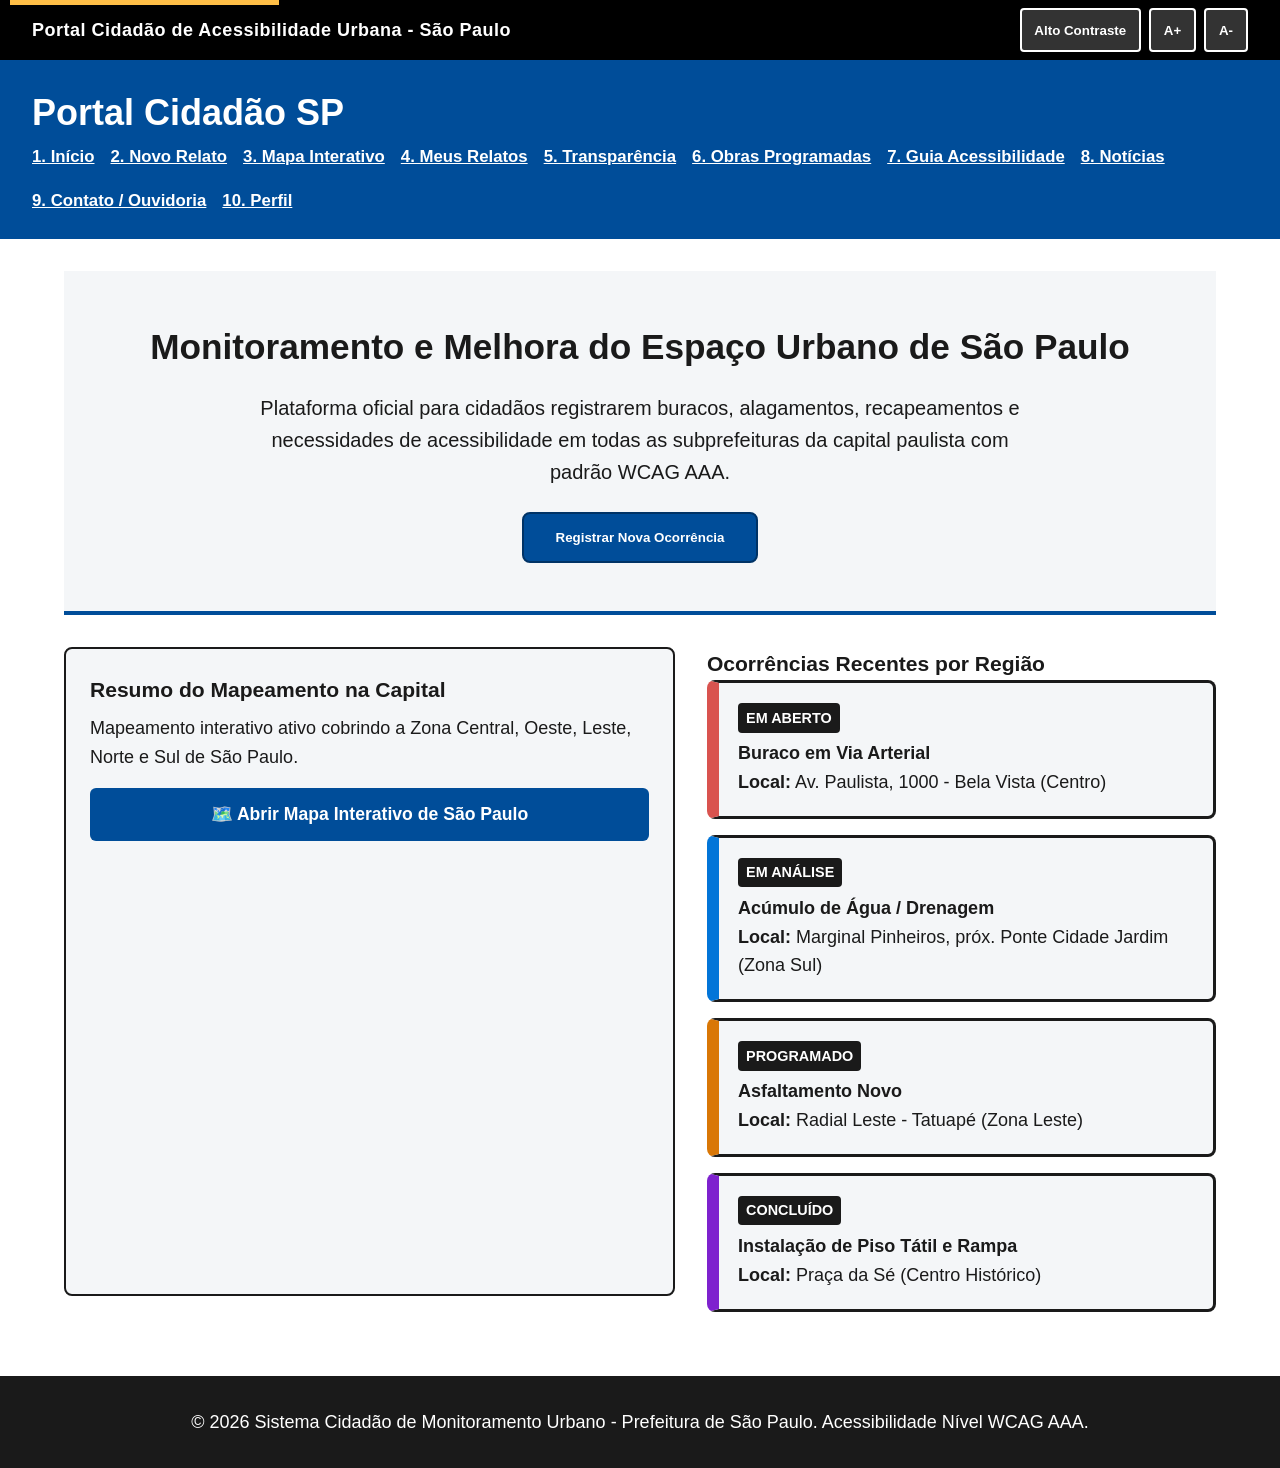
==== trabalho terça 3/index.html @ a8ab582d "Add files via upload" ====
<!DOCTYPE html>
<html lang="pt-BR">
<head>
  <meta charset="UTF-8">
  <meta name="viewport" content="width=device-width, initial-scale=1.0">
  <title>Sistema Cidadão - Monitoramento Urbano de São Paulo</title>

  <style>
    /* ==========================================================================
       1. VARIÁVEIS E CONFIGURAÇÕES GERAIS (WCAG Nível AAA)
       ========================================================================== */
    :root {
      --bg-color: #ffffff;
      --bg-surface: #f4f6f8;
      --text-color: #1a1a1a;
      --primary-color: #004d99;
      --primary-hover: #003366;
      --focus-outline: #ffbf47; /* Amarelo alto contraste para foco */

      /* Alertas de Ocorrência */
      --cor-buraco: #d9534f;        /* Vermelho */
      --cor-alagamento: #0275d8;    /* Azul */
      --cor-recape: #d97706;        /* Laranja Escuro */
      --cor-acessibilidade: #7e22ce; /* Roxo/Lilás Alto Contraste */

      --font-family: Arial, Helvetica, sans-serif;
      --font-base: 1.125rem; /* ~18px para facilitar a leitura */
      --line-height: 1.6;
    }

    * {
      box-sizing: border-box;
      margin: 0;
      padding: 0;
    }

    body {
      background-color: var(--bg-color);
      color: var(--text-color);
      font-family: var(--font-family);
      font-size: var(--font-base);
      line-height: var(--line-height);
    }

    /* Utilitário para Leitores de Tela (NVDA / TalkBack) */
    .sr-only {
      position: absolute;
      width: 1px;
      height: 1px;
      padding: 0;
      margin: -1px;
      overflow: hidden;
      clip: rect(0, 0, 0, 0);
      white-space: nowrap;
      border: 0;
    }

    /* Foco Visível Teclado (Mobilidade / Deficiência Visual) */
    a:focus, button:focus, input:focus, select:focus, textarea:focus, iframe:focus {
      outline: 4px solid var(--focus-outline) !important;
      outline-offset: 3px;
    }

    /* Atalho de Teclado */
    .link-atalho {
      position: absolute;
      top: -40px;
      left: 10px;
      background: var(--focus-outline);
      color: #000;
      padding: 8px 16px;
      font-weight: bold;
      z-index: 9999;
      transition: top 0.2s;
    }
    .link-atalho:focus {
      top: 10px;
    }

    /* ==========================================================================
       2. BARRA DE ACESSIBILIDADE E CABEÇALHO
       ========================================================================== */
    .barra-acessibilidade {
      background-color: #000000;
      color: #ffffff;
      padding: 0.5rem 2rem;
      display: flex;
      justify-content: space-between;
      align-items: center;
      flex-wrap: wrap;
      gap: 1rem;
    }

    .marca-sistema {
      font-weight: bold;
      letter-spacing: 0.5px;
    }

    .controles-acessibilidade {
      display: flex;
      gap: 0.5rem;
    }

    .btn-acessivel {
      background-color: #333333;
      color: #ffffff;
      border: 2px solid #ffffff;
      padding: 0.4rem 0.8rem;
      min-height: 44px;
      min-width: 44px;
      font-weight: bold;
      cursor: pointer;
      border-radius: 4px;
    }

    header.header-principal {
      background-color: var(--primary-color);
      color: #ffffff;
      padding: 1.5rem 2rem;
      display: flex;
      justify-content: space-between;
      align-items: center;
      flex-wrap: wrap;
    }

    nav ul {
      display: flex;
      list-style: none;
      gap: 1rem;
      flex-wrap: wrap;
    }

    nav a {
      color: #ffffff;
      text-decoration: underline;
      font-weight: bold;
      font-size: 1.05rem;
      cursor: pointer;
    }

    /* Lógica de exibição das 10 páginas */
    .pagina-modulo {
      display: none;
    }
    .pagina-modulo.ativa {
      display: block;
    }

    /* ==========================================================================
       3. HERO SECTION (APRESENTAÇÃO HOME PAGE)
       ========================================================================== */
    .hero {
      background-color: var(--bg-surface);
      padding: 3rem 2rem;
      text-align: center;
      border-bottom: 4px solid var(--primary-color);
    }

    .hero h2 {
      font-size: 2.2rem;
      margin-bottom: 1rem;
    }

    .hero p {
      max-width: 800px;
      margin: 0 auto 1.5rem auto;
      font-size: 1.25rem;
    }

    .btn-cta {
      display: inline-block;
      background-color: var(--primary-color);
      color: #ffffff;
      padding: 1rem 2rem;
      text-decoration: none;
      font-weight: bold;
      border-radius: 8px;
      min-height: 48px;
      border: 2px solid var(--primary-hover);
      cursor: pointer;
    }

    /* ==========================================================================
       4. CONTEÚDO PRINCIPAL & LAYOUT DO MAPA INTERATIVO EXPANDIDO (SÃO PAULO)
       ========================================================================== */
    main {
      max-width: 1200px;
      margin: 2rem auto;
      padding: 0 1.5rem;
    }

    .grid-home {
      display: grid;
      grid-template-columns: 1.2fr 1fr;
      gap: 2rem;
    }

    @media (max-width: 900px) {
      .grid-home {
        grid-template-columns: 1fr;
      }
    }

    .mapa-box {
      background-color: var(--bg-surface);
      border: 2px solid var(--text-color);
      border-radius: 8px;
      padding: 1.5rem;
      margin-bottom: 2rem;
    }

    /* MAPA VETORIAL EXPANDIDO DA GRANDE SÃO PAULO */
    .mapa-container-sp {
      position: relative;
      width: 100%;
      height: 480px;
      background-color: #e2e8f0;
      border: 2px solid var(--text-color);
      border-radius: 8px;
      margin-top: 1rem;
      overflow: hidden;
    }

    .mapa-svg-sp {
      width: 100%;
      height: 100%;
    }

    /* Marcadores Animados e Efeito Pulsante */
    .pino-sp {
      position: absolute;
      transform: translate(-50%, -50%);
      cursor: pointer;
      z-index: 10;
    }

    .pino-bolinha {
      width: 20px;
      height: 20px;
      border-radius: 50%;
      border: 2px solid #ffffff;
      box-shadow: 0 2px 6px rgba(0,0,0,0.4);
    }

    .pino-bolinha.buraco { background-color: var(--cor-buraco); }
    .pino-bolinha.alagamento { background-color: var(--cor-alagamento); }
    .pino-bolinha.recape { background-color: var(--cor-recape); }
    .pino-bolinha.acessibilidade { background-color: var(--cor-acessibilidade); }

    .pino-pulso {
      position: absolute;
      top: -8px;
      left: -8px;
      width: 36px;
      height: 36px;
      border-radius: 50%;
      border: 3px solid var(--cor-buraco);
      animation: animacaoPulso 1.5s infinite ease-out;
      pointer-events: none;
    }

    @keyframes animacaoPulso {
      0% {
        transform: scale(0.4);
        opacity: 1;
      }
      100% {
        transform: scale(1.7);
        opacity: 0;
      }
    }

    /* Card Informativo Pop-up no Mapa */
    .popup-info-sp {
      position: absolute;
      bottom: 12px;
      left: 12px;
      right: 12px;
      background: var(--bg-surface);
      border: 2px solid var(--text-color);
      padding: 0.9rem 1.2rem;
      border-radius: 6px;
      box-shadow: 0 4px 10px rgba(0,0,0,0.2);
      font-size: 0.95rem;
      z-index: 20;
    }

    .card-problema {
      border: 3px solid var(--text-color);
      border-left-width: 12px;
      border-radius: 8px;
      padding: 1.2rem;
      margin-bottom: 1rem;
      background-color: var(--bg-surface);
    }

    .card-problema.buraco { border-left-color: var(--cor-buraco); }
    .card-problema.alagamento { border-left-color: var(--cor-alagamento); }
    .card-problema.recapeamento { border-left-color: var(--cor-recape); }
    .card-problema.acessibilidade { border-left-color: var(--cor-acessibilidade); }

    .tag-status {
      display: inline-block;
      padding: 0.2rem 0.5rem;
      font-size: 0.9rem;
      font-weight: bold;
      text-transform: uppercase;
      background-color: var(--text-color);
      color: var(--bg-color);
      border-radius: 4px;
      margin-bottom: 0.4rem;
    }

    /* ==========================================================================
       5. FORMULÁRIO DE REGISTRO
       ========================================================================== */
    .form-container {
      background-color: var(--bg-surface);
      border: 2px solid var(--text-color);
      padding: 2rem;
      border-radius: 8px;
    }

    .campo-form {
      margin-bottom: 1.2rem;
    }

    .campo-form label {
      display: block;
      font-weight: bold;
      margin-bottom: 0.4rem;
    }

    .campo-form input, 
    .campo-form select, 
    .campo-form textarea {
      width: 100%;
      padding: 0.8rem;
      font-size: 1rem;
      border: 2px solid #555;
      border-radius: 4px;
      background-color: var(--bg-color);
      color: var(--text-color);
    }

    .btn-submit {
      width: 100%;
      background-color: var(--primary-color);
      color: #ffffff;
      padding: 1rem;
      font-size: 1.1rem;
      font-weight: bold;
      border: none;
      border-radius: 6px;
      cursor: pointer;
      min-height: 48px;
    }

    .tabela-dados {
      width: 100%;
      border-collapse: collapse;
      margin-top: 1rem;
    }

    .tabela-dados th, .tabela-dados td {
      border: 2px solid var(--text-color);
      padding: 0.75rem;
      text-align: left;
    }

    .tabela-dados th {
      background-color: var(--primary-color);
      color: #ffffff;
    }

    /* Barra de Progresso Personalizada para Transparência */
    .barra-progresso-container {
      background-color: #e2e8f0;
      border: 2px solid var(--text-color);
      border-radius: 6px;
      height: 24px;
      overflow: hidden;
      margin-top: 0.4rem;
    }

    .barra-progresso-preenchimento {
      height: 100%;
      background-color: var(--primary-color);
      text-align: center;
      color: #ffffff;
      font-weight: bold;
      font-size: 0.85rem;
      line-height: 22px;
    }

    /* ==========================================================================
       6. RODAPÉ
       ========================================================================== */
    footer {
      background-color: var(--text-color);
      color: var(--bg-color);
      text-align: center;
      padding: 2rem;
      margin-top: 3rem;
    }
  </style>
</head>
<body>

  <!-- Atalho de Teclado -->
  <a href="#conteudo-principal" class="link-atalho">Ir para o conteúdo principal</a>

  <!-- BARRA DE ACESSIBILIDADE -->
  <div class="barra-acessibilidade" role="region" aria-label="Barra de Acessibilidade">
    <span class="marca-sistema">Portal Cidadão de Acessibilidade Urbana - São Paulo</span>
    <div class="controles-acessibilidade">
      <button class="btn-acessivel" onclick="toggleAltoContraste()">Alto Contraste</button>
      <button class="btn-acessivel" onclick="alterarFonte(1)" aria-label="Aumentar Fonte">A+</button>
      <button class="btn-acessivel" onclick="alterarFonte(-1)" aria-label="Diminuir Fonte">A-</button>
    </div>
  </div>

  <!-- CABEÇALHO COM NAVEGAÇÃO DAS 10 PÁGINAS -->
  <header class="header-principal">
    <h1>Portal Cidadão SP</h1>
    <nav aria-label="Navegação Principal">
      <ul>
        <li><a onclick="navegarPara('pag-1')">1. Início</a></li>
        <li><a onclick="navegarPara('pag-2')">2. Novo Relato</a></li>
        <li><a onclick="navegarPara('pag-3')">3. Mapa Interativo</a></li>
        <li><a onclick="navegarPara('pag-4')">4. Meus Relatos</a></li>
        <li><a onclick="navegarPara('pag-5')">5. Transparência</a></li>
        <li><a onclick="navegarPara('pag-6')">6. Obras Programadas</a></li>
        <li><a onclick="navegarPara('pag-7')">7. Guia Acessibilidade</a></li>
        <li><a onclick="navegarPara('pag-8')">8. Notícias</a></li>
        <li><a onclick="navegarPara('pag-9')">9. Contato / Ouvidoria</a></li>
        <li><a onclick="navegarPara('pag-10')">10. Perfil</a></li>
      </ul>
    </nav>
  </header>

  <main id="conteudo-principal">

    <!-- PÁGINA 1: INÍCIO (HOME) -->
    <section id="pag-1" class="pagina-modulo ativa">
      <div class="hero">
        <h2>Monitoramento e Melhora do Espaço Urbano de São Paulo</h2>
        <p>Plataforma oficial para cidadãos registrarem buracos, alagamentos, recapeamentos e necessidades de acessibilidade em todas as subprefeituras da capital paulista com padrão WCAG AAA.</p>
        <button class="btn-cta" onclick="navegarPara('pag-2')">Registrar Nova Ocorrência</button>
      </div>

      <div class="grid-home" style="margin-top: 2rem;">
        <div class="mapa-box">
          <h3>Resumo do Mapeamento na Capital</h3>
          <p style="margin-top:0.5rem; margin-bottom: 1rem;">Mapeamento interativo ativo cobrindo a Zona Central, Oeste, Leste, Norte e Sul de São Paulo.</p>
          <button class="btn-submit" onclick="navegarPara('pag-3')">🗺️ Abrir Mapa Interativo de São Paulo</button>
        </div>

        <div>
          <h3>Ocorrências Recentes por Região</h3>
          <div class="card-problema buraco">
            <span class="tag-status">Em Aberto</span>
            <h4>Buraco em Via Arterial</h4>
            <p><strong>Local:</strong> Av. Paulista, 1000 - Bela Vista (Centro)</p>
          </div>
          <div class="card-problema alagamento">
            <span class="tag-status">Em Análise</span>
            <h4>Acúmulo de Água / Drenagem</h4>
            <p><strong>Local:</strong> Marginal Pinheiros, próx. Ponte Cidade Jardim (Zona Sul)</p>
          </div>
          <div class="card-problema recapeamento">
            <span class="tag-status">Programado</span>
            <h4>Asfaltamento Novo</h4>
            <p><strong>Local:</strong> Radial Leste - Tatuapé (Zona Leste)</p>
          </div>
          <div class="card-problema acessibilidade">
            <span class="tag-status">Concluído</span>
            <h4>Instalação de Piso Tátil e Rampa</h4>
            <p><strong>Local:</strong> Praça da Sé (Centro Histórico)</p>
          </div>
        </div>
      </div>
    </section>

    <!-- PÁGINA 2: REGISTRAR OCORRÊNCIA -->
    <section id="pag-2" class="pagina-modulo">
      <h2>2. Registrar Nova Ocorrência Urbana</h2>
      <div class="form-container" style="margin-top: 1rem;">
        <form onsubmit="event.preventDefault(); alert('Ocorrência registrada com sucesso! Seu protocolo de acompanhamento foi gerado.');">
          <div class="campo-form">
            <label for="tipo-problema">Tipo de Ocorrência:</label>
            <select id="tipo-problema" required>
              <option value="">Selecione a categoria do problema...</option>
              <option value="buraco">Buraco no Asfalto / Deformação</option>
              <option value="alagamento">Ponto de Alagamento / Bueiro Entupido</option>
              <option value="recapeamento">Necessidade de Recapeamento Asfáltico</option>
              <option value="acessibilidade">Falta de Acessibilidade / Calçada Quebrada</option>
            </select>
          </div>
          <div class="campo-form">
            <label for="regiao-sp">Subprefeitura / Região de São Paulo:</label>
            <select id="regiao-sp" required>
              <option value="">Selecione a região...</option>
              <option value="centro">Centro (Sé, Bela Vista, República)</option>
              <option value="zona-leste">Zona Leste (Itaquera, Tatuapé, Mooca)</option>
              <option value="zona-oeste">Zona Oeste (Pinheiros, Lapa, Butantã)</option>
              <option value="zona-norte">Zona Norte (Santana, Tucuruvi, Vila Maria)</option>
              <option value="zona-sul">Zona Sul (Santo Amaro, Jabaquara, Moema)</option>
            </select>
          </div>
          <div class="campo-form">
            <label for="endereco">Endereço Completo ou Ponto de Referência em SP:</label>
            <input type="text" id="endereco" placeholder="Ex: Av. Brigadeiro Faria Lima, 1500" required>
          </div>
          <div class="campo-form">
            <label for="descricao">Descrição Detalhada do Problema:</label>
            <textarea id="descricao" rows="4" placeholder="Informe detalhes adicionais, tais como riscos ao trânsito ou profundidade do buraco..."></textarea>
          </div>
          <button type="submit" class="btn-submit">Enviar Registro e Gerar Protocolo</button>
        </form>
      </div>
    </section>

    <!-- PÁGINA 3: MAPA INTERATIVO EXPANDIDO DE SÃO PAULO -->
    <section id="pag-3" class="pagina-modulo">
      <h2>3. Mapa Interativo Geral da Capital (São Paulo)</h2>
      <div class="mapa-box" style="margin-top: 1rem;">
        <p>Navegue pelo mapa ampliado cobrindo as principais vias da capital (Marginal Pinheiros, Marginal Tietê, Av. Paulista, Radial Leste). Clique nos pontos coloridos para ver os detalhes da ocorrência:</p>
        
        <!-- MAPA VETORIAL EXPANDIDO SP -->
        <div class="mapa-container-sp" id="area-mapa-sp">
          <svg class="mapa-svg-sp" viewBox="0 0 1000 500" preserveAspectRatio="none">
            <!-- Rio Tietê -->
            <path d="M 0 80 Q 300 120 600 60 T 1000 100" stroke="#93c5fd" stroke-width="26" fill="none" />
            <text x="80" y="70" font-size="12" fill="#1e3a8a" font-weight="bold">Rio Tietê / Marginal Tietê</text>

            <!-- Rio Pinheiros -->
            <path d="M 250 110 Q 220 300 180 500" stroke="#93c5fd" stroke-width="22" fill="none" />
            <text x="260" y="250" font-size="12" fill="#1e3a8a" font-weight="bold">Rio Pinheiros / Marginal Pinheiros</text>

            <!-- Vias Principais de SP -->
            <!-- Radial Leste -->
            <path d="M 500 250 L 1000 200" stroke="#ffffff" stroke-width="12" fill="none" />
            <path d="M 500 250 L 1000 200" stroke="#cbd5e1" stroke-width="16" fill="none" style="z-index:-1;" />
            <text x="750" y="210" font-size="11" fill="#475569" font-weight="bold">Radial Leste</text>

            <!-- Av. 23 de Maio / Corredor Norte-Sul -->
            <path d="M 500 100 L 520 500" stroke="#ffffff" stroke-width="12" fill="none" />
            <text x="530" y="380" font-size="11" fill="#475569" font-weight="bold">Av. 23 de Maio</text>

            <!-- Av. Paulista -->
            <path d="M 400 280 L 580 240" stroke="#ffffff" stroke-width="14" fill="none" />
            <text x="440" y="260" font-size="11" fill="#000000" font-weight="bold">Av. Paulista</text>

            <!-- Av. Faria Lima -->
            <path d="M 300 320 L 420 420" stroke="#ffffff" stroke-width="12" fill="none" />

            <!-- Parques (Ibirapuera e Parque Villa-Lobos) -->
            <rect x="420" y="340" width="80" height="60" rx="12" fill="#dcfce7" stroke="#86efac" stroke-width="2" />
            <text x="460" y="375" font-size="10" fill="#166534" text-anchor="middle" font-weight="bold">Ibirapuera</text>

            <rect x="220" y="180" width="70" height="50" rx="10" fill="#dcfce7" stroke="#86efac" stroke-width="2" />
            <text x="255" y="210" font-size="10" fill="#166534" text-anchor="middle" font-weight="bold">Villa-Lobos</text>
          </svg>

          <!-- Marcadores de Ocorrência em SP -->
          <!-- Buraco em Bela Vista -->
          <div class="pino-sp" style="top: 50%; left: 48%;" onclick="mostrarInfoSP('Buraco em Via Principal', 'Av. Paulista, 1000 - Bela Vista (Centro)', 'Em Aberto')">
            <div class="pino-pulso"></div>
            <div class="pino-bolinha buraco" title="Buraco na Av. Paulista"></div>
          </div>

          <!-- Alagamento na Marginal Pinheiros -->
          <div class="pino-sp" style="top: 60%; left: 23%;" onclick="mostrarInfoSP('Ponto de Alagamento na Marginal', 'Marginal Pinheiros x Ponte Cidade Jardim', 'Em Análise')">
            <div class="pino-bolinha alagamento" title="Alagamento em Pinheiros"></div>
          </div>

          <!-- Recapeamento na Radial Leste -->
          <div class="pino-sp" style="top: 45%; left: 75%;" onclick="mostrarInfoSP('Recapeamento Asfáltico Extenso', 'Radial Leste - Itaquera', 'Programado')">
            <div class="pino-bolinha recape" title="Recapeamento na Zona Leste"></div>
          </div>

          <!-- Acessibilidade na Sé -->
          <div class="pino-sp" style="top: 48%; left: 52%;" onclick="mostrarInfoSP('Rampa e Piso Tátil Concluídos', 'Praça da Sé - Centro Histórico', 'Concluído')">
            <div class="pino-bolinha acessibilidade" title="Acessibilidade na Sé"></div>
          </div>

          <!-- Buraco em Lapa -->
          <div class="pino-sp" style="top: 28%; left: 32%;" onclick="mostrarInfoSP('Asfalto Danificado por Chuvas', 'Rua Clélia - Lapa (Zona Oeste)', 'Em Aberto')">
            <div class="pino-bolinha buraco" title="Buraco na Lapa"></div>
          </div>

          <!-- Recapeamento na Zona Norte -->
          <div class="pino-sp" style="top: 18%; left: 55%;" onclick="mostrarInfoSP('Obras de Manutenção da Via', 'Av. Cruzeiro do Sul - Santana (Zona Norte)', 'Em Andamento')">
            <div class="pino-bolinha recape" title="Obras em Santana"></div>
          </div>

          <!-- Popup Informativo -->
          <div class="popup-info-sp" id="popup-detalhes-sp">
            <strong>📍 Clique em qualquer ponto do mapa de São Paulo</strong> para consultar os dados da ocorrência registrada.
          </div>
        </div>

        <button onclick="simularNovoPinoSP()" class="btn-submit" style="margin-top: 1.2rem; width: auto; padding: 0.8rem 1.5rem;">
          🚨 Simular Novo Alerta em SP
        </button>
      </div>
    </section>

    <!-- PÁGINA 4: MEUS RELATOS -->
    <section id="pag-4" class="pagina-modulo">
      <h2>4. Meus Relatos e Protocolos de Acompanhamento</h2>
      <p style="margin-top:0.5rem;">Consulte o histórico de ocorrências enviadas por você e o status das equipes técnicas da Prefeitura:</p>
      <table class="tabela-dados">
        <thead>
          <tr>
            <th>Protocolo</th>
            <th>Tipo</th>
            <th>Local / Região</th>
            <th>Data de Envio</th>
            <th>Prazo Estimado</th>
            <th>Status</th>
          </tr>
        </thead>
        <tbody>
          <tr>
            <td>#SP-2026-001</td>
            <td>Buraco na Via</td>
            <td>Av. Paulista, 1000 - Bela Vista</td>
            <td>12/10/2026</td>
            <td>48 horas</td>
            <td><strong>Em Atendimento</strong></td>
          </tr>
          <tr>
            <td>#SP-2026-045</td>
            <td>Problema de Acessibilidade</td>
            <td>Rua Augusta x Al. Santos</td>
            <td>05/09/2026</td>
            <td>Concluído</td>
            <td><span style="color:#059669; font-weight:bold;">Resolvido</span></td>
          </tr>
          <tr>
            <td>#SP-2026-102</td>
            <td>Alagamento / Bueiro</td>
            <td>Rua Clélia - Lapa</td>
            <td>22/10/2026</td>
            <td>72 horas</td>
            <td><strong>Em Análise</strong></td>
          </tr>
        </tbody>
      </table>
    </section>

    <!-- PÁGINA 5: TRANSPARÊNCIA -->
    <section id="pag-5" class="pagina-modulo">
      <h2>5. Painel de Transparência e Orçamento Urbano</h2>
      <p style="margin-top: 0.5rem;">Acompanhamento público dos investimentos em pavimentação e acessibilidade no município de São Paulo:</p>

      <div style="display: flex; gap: 1rem; margin-top: 1.5rem; flex-wrap: wrap;">
        <div style="flex:1; min-width: 200px; background: var(--bg-surface); padding:1.5rem; border:2px solid var(--text-color); border-radius:8px; text-align:center;">
          <h3 style="font-size: 2.2rem; color: var(--primary-color);">14.280</h3>
          <p>Ocorrências Resolvidas em 2026</p>
        </div>
        <div style="flex:1; min-width: 200px; background: var(--bg-surface); padding:1.5rem; border:2px solid var(--text-color); border-radius:8px; text-align:center;">
          <h3 style="font-size: 2.2rem; color: #059669;">89.4%</h3>
          <p>Taxa de Resolução Dentro do Prazo</p>
        </div>
        <div style="flex:1; min-width: 200px; background: var(--bg-surface); padding:1.5rem; border:2px solid var(--text-color); border-radius:8px; text-align:center;">
          <h3 style="font-size: 2.2rem; color: #d97706;">24 horas</h3>
          <p>Tempo Médio para Vistoria Inicial</p>
        </div>
      </div>

      <div class="form-container" style="margin-top: 1.5rem;">
        <h3>Metas do Programa SP Asfalto e Acessibilidade</h3>
        
        <p style="margin-top: 1rem;"><strong>Meta de Recapeamento (Km Pavimentados):</strong> 85% Concluído</p>
        <div class="barra-progresso-container">
          <div class="barra-progresso-preenchimento" style="width: 85%;">85%</div>
        </div>

        <p style="margin-top: 1rem;"><strong>Adequação de Calçadas e Rampas Acessíveis:</strong> 72% Concluído</p>
        <div class="barra-progresso-container">
          <div class="barra-progresso-preenchimento" style="width: 72%; background-color: var(--cor-acessibilidade);">72%</div>
        </div>
      </div>
    </section>

    <!-- PÁGINA 6: OBRAS PROGRAMADAS -->
    <section id="pag-6" class="pagina-modulo">
      <h2>6. Cronograma Oficial de Obras e Recapeamento SP</h2>
      <p style="margin-top:0.5rem; margin-bottom:1rem;">Confira os trechos com interdições programadas para melhorias asfálticas:</p>

      <div class="card-problema recapeamento">
        <span class="tag-status">Em Andamento - Noturno</span>
        <h4>Programa SP Asfalto - Av. Rebouças (Pinheiros)</h4>
        <p><strong>Trecho:</strong> Entre a Av. Brigadeiro Faria Lima e a Rua da Consolação.</p>
        <p><strong>Horário de Trabalho:</strong> Das 22h00 às 05h00 (Interdição de duas faixas).</p>
      </div>

      <div class="card-problema recapeamento">
        <span class="tag-status">Início: Novembro/2026</span>
        <h4>Recapeamento e Fresagem - Av. Celso Garcia (Tatuapé)</h4>
        <p><strong>Trecho:</strong> Do Viaduto Pênsil até a Av. Salim Farah Maluf.</p>
        <p><strong>Sinalização:</strong> Desvios indicados pela CET no local.</p>
      </div>

      <div class="card-problema acessibilidade">
        <span class="tag-status">Em Execução</span>
        <h4>Reformulação de Calçadas - Largo da Batata</h4>
        <p><strong>Objetivo:</strong> Rebaixamento de guias e instalação de pisos táteis direcionais para pessoas com deficiência visual.</p>
      </div>
    </section>

    <!-- PÁGINA 7: GUIA ACESSIBILIDADE -->
    <section id="pag-7" class="pagina-modulo">
      <h2>7. Guia de Acessibilidade Urbana e Normas WCAG AAA</h2>
      <div class="card-problema acessibilidade" style="margin-top: 1rem;">
        <h4>Diretrizes Técnicas de Acessibilidade Física e Digital</h4>
        <p style="margin-top:0.5rem;">Este portal atende integralmente às exigências da legislação brasileira de inclusão e às diretrizes internacionais de acessibilidade web:</p>
        
        <ul style="margin-left: 1.5rem; margin-top: 1rem; line-height: 1.8;">
          <li><strong>WCAG 2.1 AAA (Web Content Accessibility Guidelines):</strong> Contraste mínimo de 7:1 nas cores de texto e fundo, permitindo leitura confortável para pessoas com baixa visão ou daltonismo.</li>
          <li><strong>Navegação sem Mouse:</strong> Todos os elementos e botões possuem foco bem visível (borda amarela de alto contraste) e podem ser navegados via tecla TAB.</li>
          <li><strong>ABNT NBR 9050:</strong> Padrões técnicos seguidos na avaliação física das vias (largura mínima de calçadas de 1,20m, inclinação máxima de rampas de 8,33% e pisos táteis alerta/direcional).</li>
        </ul>
      </div>
    </section>

    <!-- PÁGINA 8: NOTÍCIAS -->
    <section id="pag-8" class="pagina-modulo">
      <h2>8. Notícias e Comunicados Oficiais</h2>
      
      <article class="card-problema alagamento" style="margin-top: 1rem;">
        <span class="tag-status">Destaque - Prevenção</span>
        <h4>Prefeitura Intensifica Mutirão de Limpeza de Bueiros Antes do Período de Chuvas</h4>
        <p><small>Publicado em 24 de Outubro de 2026</small></p>
        <p style="margin-top: 0.5rem;">Equipes de limpeza urbana já desobstruíram mais de 12 mil bocas de lobo nas subprefeituras da Mooca, Vila Mariana e Lapa para reduzir os pontos de alagamento na capital.</p>
      </article>

      <article class="card-problema buraco" style="margin-top: 1rem;">
        <span class="tag-status">Tecnologia</span>
        <h4>Novos Caminhões com Asfalto a Quente Reduzem Tempo de Tapa-Buraco</h4>
        <p><small>Publicado em 18 de Outubro de 2026</small></p>
        <p style="margin-top: 0.5rem;">Veículos equipados com tecnologia térmica garantem maior durabilidade do reparo asfáltico em vias de tráfego intenso na cidade.</p>
      </article>
    </section>

    <!-- PÁGINA 9: CONTATO / OUVIDORIA -->
    <section id="pag-9" class="pagina-modulo">
      <h2>9. Canais de Contato e Ouvidoria Geral</h2>
      <div class="form-container" style="margin-top: 1rem;">
        <h3>Canais Diretos de Atendimento ao Cidadão</h3>
        <p style="margin-top: 0.8rem;"><strong>Central SP 156:</strong> Telefone 156 (Ligação Gratuita 24 horas)</p>
        <p style="margin-top: 0.5rem;"><strong>Atendimento Presencial Descomplica SP:</strong> Unidades Sé, Butantã, Santana, Itaquera e Santo Amaro.</p>
        <p style="margin-top: 0.5rem;"><strong>Ouvidoria Geral do Município:</strong> Rua Libero Badaró, 293 - Centro, São Paulo - SP</p>

        <hr style="margin: 1.5rem 0; border: 1px solid var(--text-color);">

        <h3>Envie uma Mensagem à Ouvidoria</h3>
        <form onsubmit="event.preventDefault(); alert('Sua mensagem foi enviada à Ouvidoria com sucesso!');">
          <div class="campo-form">
            <label for="nome-contato">Seu Nome:</label>
            <input type="text" id="nome-contato" placeholder="Digite seu nome completo" required>
          </div>
          <div class="campo-form">
            <label for="email-contato">E-mail de Contato:</label>
            <input type="email" id="email-contato" placeholder="exemplo@email.com" required>
          </div>
          <div class="campo-form">
            <label for="msg-contato">Mensagem / Sugestão:</label>
            <textarea id="msg-contato" rows="3" placeholder="Escreva sua mensagem..." required></textarea>
          </div>
          <button type="submit" class="btn-submit">Enviar para a Ouvidoria</button>
        </form>
      </div>
    </section>

    <!-- PÁGINA 10: PERFIL -->
    <section id="pag-10" class="pagina-modulo">
      <h2>10. Perfil do Cidadão e Preferências de Notificação</h2>
      <div class="form-container" style="margin-top: 1rem;">
        <div class="campo-form">
          <label for="nome-usuario">Nome do Cidadão:</label>
          <input type="text" id="nome-usuario" value="Pedro Henrique">
        </div>
        <div class="campo-form">
          <label for="bairro-fav">Bairro / Região Principal de Acompanhamento:</label>
          <input type="text" id="bairro-fav" value="Penha - Zona Leste (São Paulo)">
        </div>
        <div class="campo-form">
          <label for="pref-notif">Receber Alertas de Obras e Alagamentos via E-mail/SMS?</label>
          <select id="pref-notif">
            <option value="sim">Sim, receber notificações diárias</option>
            <option value="apenas-urgentes">Apenas alertas urgentes de trânsito</option>
            <option value="nao">Não enviar notificações</option>
          </select>
        </div>
        <button class="btn-submit" onclick="alert('Suas preferências foram salvas com sucesso!')">Salvar Configurações do Perfil</button>
      </div>
    </section>

  </main>

  <footer>
    <p>&copy; 2026 Sistema Cidadão de Monitoramento Urbano - Prefeitura de São Paulo. Acessibilidade Nível WCAG AAA.</p>
  </footer>

  <script>
    /* Interatividade do Mapa Expandido de SP */
    function mostrarInfoSP(titulo, local, status) {
      const popup = document.getElementById('popup-detalhes-sp');
      popup.innerHTML = `<strong>🚨 ${titulo}</strong><br><strong>Local:</strong> ${local} | <strong>Status:</strong> ${status}`;
    }

    function simularNovoPinoSP() {
      const container = document.getElementById('area-mapa-sp');
      const topPos = Math.floor(Math.random() * 60) + 20;
      const leftPos = Math.floor(Math.random() * 60) + 20;

      const novoPino = document.createElement('div');
      novoPino.className = 'pino-sp';
      novoPino.style.top = topPos + '%';
      novoPino.style.left = leftPos + '%';
      novoPino.innerHTML = `
        <div class="pino-pulso"></div>
        <div class="pino-bolinha buraco" title="Novo Alerta"></div>
      `;
      novoPino.onclick = function() {
        mostrarInfoSP('Novo Alerta Registrado via Sistema', 'Zona Sul - São Paulo', 'Novo Alerta');
      };

      container.appendChild(novoPino);
      mostrarInfoSP('Novo Alerta Registrado via Sistema', 'Zona Sul - São Paulo', 'Novo Alerta');
    }

    /* Navegação pelas 10 Páginas */
    function navegarPara(idPagina) {
      const paginas = document.querySelectorAll('.pagina-modulo');
      paginas.forEach(pag => pag.classList.remove('ativa'));
      
      const paginaAlvo = document.getElementById(idPagina);
      if (paginaAlvo) {
        paginaAlvo.classList.add('ativa');
        window.scrollTo(0, 0);
      }
    }

    /* Alternar Alto Contraste (Acessibilidade) */
    function toggleAltoContraste() {
      document.body.classList.toggle('alto-contraste');
      if (document.body.classList.contains('alto-contraste')) {
        document.documentElement.style.setProperty('--bg-color', '#000000');
        document.documentElement.style.setProperty('--bg-surface', '#121212');
        document.documentElement.style.setProperty('--text-color', '#ffffff');
        document.documentElement.style.setProperty('--primary-color', '#ffff00');
      } else {
        document.documentElement.style.setProperty('--bg-color', '#ffffff');
        document.documentElement.style.setProperty('--bg-surface', '#f4f6f8');
        document.documentElement.style.setProperty('--text-color', '#1a1a1a');
        document.documentElement.style.setProperty('--primary-color', '#004d99');
      }
    }

    /* Ajustar Tamanho da Fonte */
    let tamanhoAtual = 1.125;
    function alterarFonte(delta) {
      tamanhoAtual += delta * 0.1;
      if (tamanhoAtual < 0.9) tamanhoAtual = 0.9;
      if (tamanhoAtual > 1.6) tamanhoAtual = 1.6;
      document.body.style.fontSize = tamanhoAtual + 'rem';
    }
  </script>
</body>
</html>
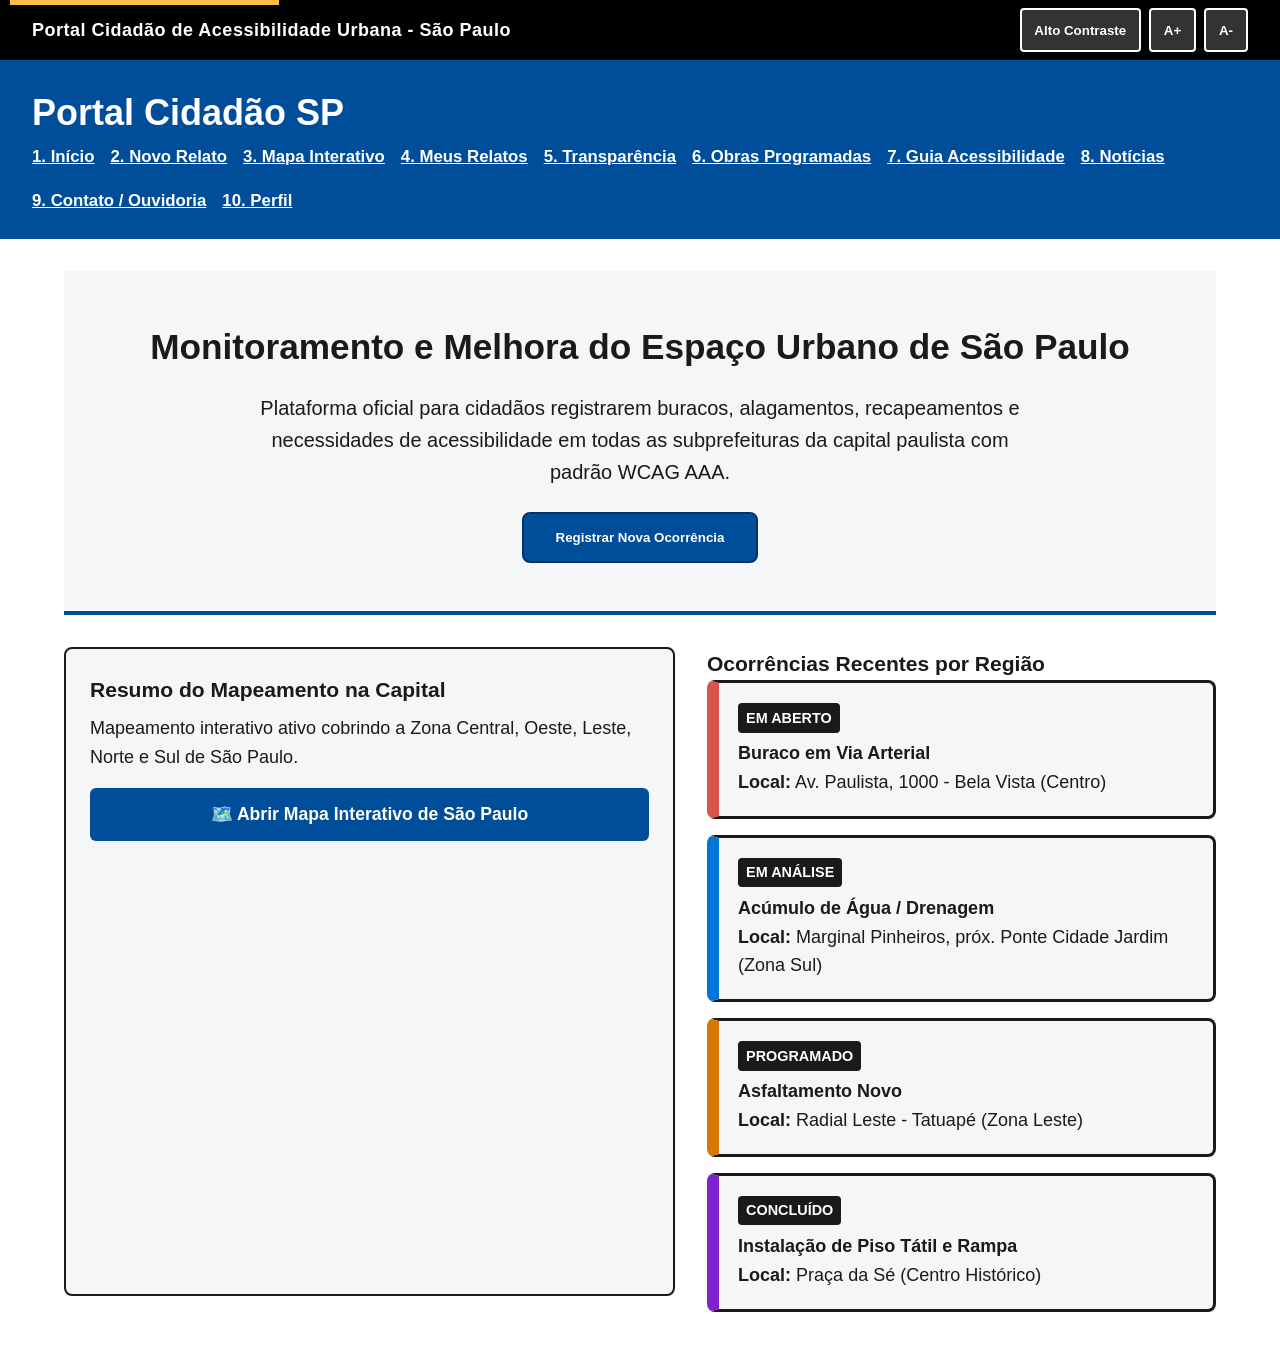
==== commit 3a2f5841: "Update index.html" ====
--- a/trabalho terça 3/index.html
+++ b/trabalho terça 3/index.html
@@ -721,28 +721,690 @@
         
         <ul style="margin-left: 1.5rem; margin-top: 1rem; line-height: 1.8;">
           <li><strong>WCAG 2.1 AAA (Web Content Accessibility Guidelines):</strong> Contraste mínimo de 7:1 nas cores de texto e fundo, permitindo leitura confortável para pessoas com baixa visão ou daltonismo.</li>
-          <li><strong>Navegação sem Mouse:</strong> Todos os elementos e botões possuem foco bem visível (borda amarela de alto contraste) e podem ser navegados via tecla TAB.</li>
-          <li><strong>ABNT NBR 9050:</strong> Padrões técnicos seguidos na avaliação física das vias (largura mínima de calçadas de 1,20m, inclinação máxima de rampas de 8,33% e pisos táteis alerta/direcional).</li>
-        </ul>
+          <li><strong>Navegação sem Mouse:</strong> Todos os elementos e botões possuem foco bem visível (borda amarela de alto contraste) e podem ser n<!DOCTYPE html>
+<html lang="pt-BR">
+<head>
+  <meta charset="UTF-8">
+  <meta name="viewport" content="width=device-width, initial-scale=1.0">
+  <title>Sistema Cidadão - Monitoramento Urbano e Inteligência Artificial</title>
+
+  <style>
+    /* ==========================================================================
+       1. VARIÁVEIS E CONFIGURAÇÕES GERAIS (WCAG Nível AAA)
+       ========================================================================== */
+    :root {
+      --bg-color: #ffffff;
+      --bg-surface: #f4f6f8;
+      --text-color: #1a1a1a;
+      --primary-color: #004d99;
+      --primary-hover: #003366;
+      --focus-outline: #ffbf47; /* Amarelo alto contraste para foco */
+
+      /* Alertas de Ocorrência */
+      --cor-buraco: #d9534f;        /* Vermelho */
+      --cor-alagamento: #0275d8;    /* Azul */
+      --cor-recape: #d97706;        /* Laranja Escuro */
+      --cor-acessibilidade: #7e22ce; /* Roxo/Lilás Alto Contraste */
+
+      --font-family: Arial, Helvetica, sans-serif;
+      --font-base: 1.125rem; /* ~18px para facilitar a leitura */
+      --line-height: 1.6;
+    }
+
+    * {
+      box-sizing: border-box;
+      margin: 0;
+      padding: 0;
+    }
+
+    body {
+      background-color: var(--bg-color);
+      color: var(--text-color);
+      font-family: var(--font-family);
+      font-size: var(--font-base);
+      line-height: var(--line-height);
+    }
+
+    /* Utilitário para Leitores de Tela (NVDA / TalkBack) */
+    .sr-only {
+      position: absolute;
+      width: 1px;
+      height: 1px;
+      padding: 0;
+      margin: -1px;
+      overflow: hidden;
+      clip: rect(0, 0, 0, 0);
+      white-space: nowrap;
+      border: 0;
+    }
+
+    /* Foco Visível Teclado (Mobilidade / Deficiência Visual) */
+    a:focus, button:focus, input:focus, select:focus, textarea:focus, iframe:focus {
+      outline: 4px solid var(--focus-outline) !important;
+      outline-offset: 3px;
+    }
+
+    /* Atalho de Teclado */
+    .link-atalho {
+      position: absolute;
+      top: -40px;
+      left: 10px;
+      background: var(--focus-outline);
+      color: #000;
+      padding: 8px 16px;
+      font-weight: bold;
+      z-index: 9999;
+      transition: top 0.2s;
+    }
+    .link-atalho:focus {
+      top: 10px;
+    }
+
+    /* ==========================================================================
+       2. BARRA DE ACESSIBILIDADE E CABEÇALHO
+       ========================================================================== */
+    .barra-acessibilidade {
+      background-color: #000000;
+      color: #ffffff;
+      padding: 0.5rem 2rem;
+      display: flex;
+      justify-content: space-between;
+      align-items: center;
+      flex-wrap: wrap;
+      gap: 1rem;
+    }
+
+    .marca-sistema {
+      font-weight: bold;
+      letter-spacing: 0.5px;
+    }
+
+    .controles-acessibilidade {
+      display: flex;
+      gap: 0.5rem;
+    }
+
+    .btn-acessivel {
+      background-color: #333333;
+      color: #ffffff;
+      border: 2px solid #ffffff;
+      padding: 0.4rem 0.8rem;
+      min-height: 44px;
+      min-width: 44px;
+      font-weight: bold;
+      cursor: pointer;
+      border-radius: 4px;
+    }
+
+    header.header-principal {
+      background-color: var(--primary-color);
+      color: #ffffff;
+      padding: 1.5rem 2rem;
+      display: flex;
+      justify-content: space-between;
+      align-items: center;
+      flex-wrap: wrap;
+    }
+
+    nav ul {
+      display: flex;
+      list-style: none;
+      gap: 1rem;
+      flex-wrap: wrap;
+    }
+
+    nav a {
+      color: #ffffff;
+      text-decoration: underline;
+      font-weight: bold;
+      font-size: 1.05rem;
+      cursor: pointer;
+    }
+
+    /* Lógica de exibição das 10 páginas */
+    .pagina-modulo {
+      display: none;
+    }
+    .pagina-modulo.ativa {
+      display: block;
+    }
+
+    /* ==========================================================================
+       3. HERO SECTION (APRESENTAÇÃO HOME PAGE)
+       ========================================================================== */
+    .hero {
+      background-color: var(--bg-surface);
+      padding: 3rem 2rem;
+      text-align: center;
+      border-bottom: 4px solid var(--primary-color);
+    }
+
+    .hero h2 {
+      font-size: 2.2rem;
+      margin-bottom: 1rem;
+    }
+
+    .hero p {
+      max-width: 800px;
+      margin: 0 auto 1.5rem auto;
+      font-size: 1.25rem;
+    }
+
+    .btn-cta {
+      display: inline-block;
+      background-color: var(--primary-color);
+      color: #ffffff;
+      padding: 1rem 2rem;
+      text-decoration: none;
+      font-weight: bold;
+      border-radius: 8px;
+      min-height: 48px;
+      border: 2px solid var(--primary-hover);
+      cursor: pointer;
+    }
+
+    /* ==========================================================================
+       4. CONTEÚDO PRINCIPAL & LAYOUT DO MAPA INTERATIVO EXPANDIDO (SÃO PAULO)
+       ========================================================================== */
+    main {
+      max-width: 1200px;
+      margin: 2rem auto;
+      padding: 0 1.5rem;
+    }
+
+    .grid-home {
+      display: grid;
+      grid-template-columns: 1.2fr 1fr;
+      gap: 2rem;
+    }
+
+    @media (max-width: 900px) {
+      .grid-home {
+        grid-template-columns: 1fr;
+      }
+    }
+
+    .mapa-box {
+      background-color: var(--bg-surface);
+      border: 2px solid var(--text-color);
+      border-radius: 8px;
+      padding: 1.5rem;
+      margin-bottom: 2rem;
+    }
+
+    /* MAPA VETORIAL EXPANDIDO SP */
+    .mapa-container-sp {
+      position: relative;
+      width: 100%;
+      height: 480px;
+      background-color: #e2e8f0;
+      border: 2px solid var(--text-color);
+      border-radius: 8px;
+      margin-top: 1rem;
+      overflow: hidden;
+    }
+
+    .mapa-svg-sp {
+      width: 100%;
+      height: 100%;
+    }
+
+    /* Marcadores Animados e Efeito Pulsante */
+    .pino-sp {
+      position: absolute;
+      transform: translate(-50%, -50%);
+      cursor: pointer;
+      z-index: 10;
+    }
+
+    .pino-bolinha {
+      width: 20px;
+      height: 20px;
+      border-radius: 50%;
+      border: 2px solid #ffffff;
+      box-shadow: 0 2px 6px rgba(0,0,0,0.4);
+    }
+
+    .pino-bolinha.buraco { background-color: var(--cor-buraco); }
+    .pino-bolinha.alagamento { background-color: var(--cor-alagamento); }
+    .pino-bolinha.recape { background-color: var(--cor-recape); }
+    .pino-bolinha.acessibilidade { background-color: var(--cor-acessibilidade); }
+
+    .pino-pulso {
+      position: absolute;
+      top: -8px;
+      left: -8px;
+      width: 36px;
+      height: 36px;
+      border-radius: 50%;
+      border: 3px solid var(--cor-buraco);
+      animation: animacaoPulso 1.5s infinite ease-out;
+      pointer-events: none;
+    }
+
+    @keyframes animacaoPulso {
+      0% {
+        transform: scale(0.4);
+        opacity: 1;
+      }
+      100% {
+        transform: scale(1.7);
+        opacity: 0;
+      }
+    }
+
+    /* Card Informativo Pop-up no Mapa */
+    .popup-info-sp {
+      position: absolute;
+      bottom: 12px;
+      left: 12px;
+      right: 12px;
+      background: var(--bg-surface);
+      border: 2px solid var(--text-color);
+      padding: 0.9rem 1.2rem;
+      border-radius: 6px;
+      box-shadow: 0 4px 10px rgba(0,0,0,0.2);
+      font-size: 0.95rem;
+      z-index: 20;
+    }
+
+    .card-problema {
+      border: 3px solid var(--text-color);
+      border-left-width: 12px;
+      border-radius: 8px;
+      padding: 1.2rem;
+      margin-bottom: 1rem;
+      background-color: var(--bg-surface);
+    }
+
+    .card-problema.buraco { border-left-color: var(--cor-buraco); }
+    .card-problema.alagamento { border-left-color: var(--cor-alagamento); }
+    .card-problema.recapeamento { border-left-color: var(--cor-recape); }
+    .card-problema.acessibilidade { border-left-color: var(--cor-acessibilidade); }
+
+    .tag-status {
+      display: inline-block;
+      padding: 0.2rem 0.5rem;
+      font-size: 0.9rem;
+      font-weight: bold;
+      text-transform: uppercase;
+      background-color: var(--text-color);
+      color: var(--bg-color);
+      border-radius: 4px;
+      margin-bottom: 0.4rem;
+    }
+
+    /* ==========================================================================
+       5. FORMULÁRIO DE REGISTRO E COMPONENTES
+       ========================================================================== */
+    .form-container {
+      background-color: var(--bg-surface);
+      border: 2px solid var(--text-color);
+      padding: 2rem;
+      border-radius: 8px;
+    }
+
+    .campo-form {
+      margin-bottom: 1.2rem;
+    }
+
+    .campo-form label {
+      display: block;
+      font-weight: bold;
+      margin-bottom: 0.4rem;
+    }
+
+    .campo-form input, 
+    .campo-form select, 
+    .campo-form textarea {
+      width: 100%;
+      padding: 0.8rem;
+      font-size: 1rem;
+      border: 2px solid #555;
+      border-radius: 4px;
+      background-color: var(--bg-color);
+      color: var(--text-color);
+    }
+
+    .btn-submit {
+      width: 100%;
+      background-color: var(--primary-color);
+      color: #ffffff;
+      padding: 1rem;
+      font-size: 1.1rem;
+      font-weight: bold;
+      border: none;
+      border-radius: 6px;
+      cursor: pointer;
+      min-height: 48px;
+    }
+
+    .tabela-dados {
+      width: 100%;
+      border-collapse: collapse;
+      margin-top: 1rem;
+    }
+
+    .tabela-dados th, .tabela-dados td {
+      border: 2px solid var(--text-color);
+      padding: 0.75rem;
+      text-align: left;
+    }
+
+    .tabela-dados th {
+      background-color: var(--primary-color);
+      color: #ffffff;
+    }
+
+    .barra-progresso-container {
+      background-color: #e2e8f0;
+      border: 2px solid var(--text-color);
+      border-radius: 6px;
+      height: 24px;
+      overflow: hidden;
+      margin-top: 0.4rem;
+    }
+
+    .barra-progresso-preenchimento {
+      height: 100%;
+      background-color: var(--primary-color);
+      text-align: center;
+      color: #ffffff;
+      font-weight: bold;
+      font-size: 0.85rem;
+      line-height: 22px;
+    }
+
+    /* Estilização para o módulo AI Data Detective */
+    .ai-box {
+      background: #f0f9ff;
+      border: 2px solid #0284c7;
+      border-radius: 8px;
+      padding: 1.5rem;
+      margin-top: 1rem;
+    }
+
+    /* ==========================================================================
+       6. RODAPÉ
+       ========================================================================== */
+    footer {
+      background-color: var(--text-color);
+      color: var(--bg-color);
+      text-align: center;
+      padding: 2rem;
+      margin-top: 3rem;
+    }
+  </style>
+</head>
+<body>
+
+  <!-- Atalho de Teclado -->
+  <a href="#conteudo-principal" class="link-atalho">Ir para o conteúdo principal</a>
+
+  <!-- BARRA DE ACESSIBILIDADE -->
+  <div class="barra-acessibilidade" role="region" aria-label="Barra de Acessibilidade">
+    <span class="marca-sistema">Portal Cidadão de Acessibilidade Urbana - São Paulo</span>
+    <div class="controles-acessibilidade">
+      <button class="btn-acessivel" onclick="toggleAltoContraste()">Alto Contraste</button>
+      <button class="btn-acessivel" onclick="alterarFonte(1)" aria-label="Aumentar Fonte">A+</button>
+      <button class="btn-acessivel" onclick="alterarFonte(-1)" aria-label="Diminuir Fonte">A-</button>
+    </div>
+  </div>
+
+  <!-- CABEÇALHO COM NAVEGAÇÃO DAS 10 PÁGINAS -->
+  <header class="header-principal">
+    <h1>Portal Cidadão SP</h1>
+    <nav aria-label="Navegação Principal">
+      <ul>
+        <li><a onclick="navegarPara('pag-1')">1. Início</a></li>
+        <li><a onclick="navegarPara('pag-2')">2. Novo Relato</a></li>
+        <li><a onclick="navegarPara('pag-3')">3. Mapa Interativo</a></li>
+        <li><a onclick="navegarPara('pag-4')">4. Meus Relatos</a></li>
+        <li><a onclick="navegarPara('pag-5')">5. Transparência</a></li>
+        <li><a onclick="navegarPara('pag-6')">6. Obras Programadas</a></li>
+        <li><a onclick="navegarPara('pag-7')">7. Guia Acessibilidade</a></li>
+        <li><a onclick="navegarPara('pag-8')">8. Notícias</a></li>
+        <li><a onclick="navegarPara('pag-9')">9. Contato / Ouvidoria</a></li>
+        <li><a onclick="navegarPara('pag-10')">10. Perfil & AI Agent</a></li>
+      </ul>
+    </nav>
+  </header>
+
+  <main id="conteudo-principal">
+
+    <!-- PÁGINA 1: INÍCIO (HOME) -->
+    <section id="pag-1" class="pagina-modulo ativa">
+      <div class="hero">
+        <h2>Monitoramento e Melhora do Espaço Urbano de São Paulo</h2>
+        <p>Plataforma oficial para cidadãos registrarem buracos, alagamentos, recapeamentos e necessidades de acessibilidade em todas as subprefeituras da capital paulista com padrão WCAG AAA.</p>
+        <button class="btn-cta" onclick="navegarPara('pag-2')">Registrar Nova Ocorrência</button>
+      </div>
+
+      <div class="grid-home" style="margin-top: 2rem;">
+        <div class="mapa-box">
+          <h3>Resumo do Mapeamento na Capital</h3>
+          <p style="margin-top:0.5rem; margin-bottom: 1rem;">Mapeamento interativo ativo cobrindo a Zona Central, Oeste, Leste, Norte e Sul de São Paulo.</p>
+          <button class="btn-submit" onclick="navegarPara('pag-3')">🗺️ Abrir Mapa Interativo de São Paulo</button>
+        </div>
+
+        <div>
+          <h3>Ocorrências Recentes por Região</h3>
+          <div class="card-problema buraco">
+            <span class="tag-status">Em Aberto</span>
+            <h4>Buraco em Via Arterial</h4>
+            <p><strong>Local:</strong> Av. Paulista, 1000 - Bela Vista (Centro)</p>
+          </div>
+          <div class="card-problema alagamento">
+            <span class="tag-status">Em Análise</span>
+            <h4>Acúmulo de Água / Drenagem</h4>
+            <p><strong>Local:</strong> Marginal Pinheiros, próx. Ponte Cidade Jardim (Zona Sul)</p>
+          </div>
+          <div class="card-problema recapeamento">
+            <span class="tag-status">Programado</span>
+            <h4>Asfaltamento Novo</h4>
+            <p><strong>Local:</strong> Radial Leste - Tatuapé (Zona Leste)</p>
+          </div>
+          <div class="card-problema acessibilidade">
+            <span class="tag-status">Concluído</span>
+            <h4>Instalação de Piso Tátil e Rampa</h4>
+            <p><strong>Local:</strong> Praça da Sé (Centro Histórico)</p>
+          </div>
+        </div>
+      </div>
+    </section>
+
+    <!-- PÁGINA 2: REGISTRAR OCORRÊNCIA -->
+    <section id="pag-2" class="pagina-modulo">
+      <h2>2. Registrar Nova Ocorrência Urbana</h2>
+      <div class="form-container" style="margin-top: 1rem;">
+        <form onsubmit="event.preventDefault(); alert('Ocorrência registrada com sucesso! Seu protocolo de acompanhamento foi gerado.');">
+          <div class="campo-form">
+            <label for="tipo-problema">Tipo de Ocorrência:</label>
+            <select id="tipo-problema" required>
+              <option value="">Selecione a categoria do problema...</option>
+              <option value="buraco">Buraco no Asfalto / Deformação</option>
+              <option value="alagamento">Ponto de Alagamento / Bueiro Entupido</option>
+              <option value="recapeamento">Necessidade de Recapeamento Asfáltico</option>
+              <option value="acessibilidade">Falta de Acessibilidade / Calçada Quebrada</option>
+            </select>
+          </div>
+          <div class="campo-form">
+            <label for="regiao-sp">Subprefeitura / Região de São Paulo:</label>
+            <select id="regiao-sp" required>
+              <option value="">Selecione a região...</option>
+              <option value="centro">Centro (Sé, Bela Vista, República)</option>
+              <option value="zona-leste">Zona Leste (Itaquera, Tatuapé, Mooca)</option>
+              <option value="zona-oeste">Zona Oeste (Pinheiros, Lapa, Butantã)</option>
+              <option value="zona-norte">Zona Norte (Santana, Tucuruvi, Vila Maria)</option>
+              <option value="zona-sul">Zona Sul (Santo Amaro, Jabaquara, Moema)</option>
+            </select>
+          </div>
+          <div class="campo-form">
+            <label for="endereco">Endereço Completo ou Ponto de Referência em SP:</label>
+            <input type="text" id="endereco" placeholder="Ex: Av. Brigadeiro Faria Lima, 1500" required>
+          </div>
+          <div class="campo-form">
+            <label for="descricao">Descrição Detalhada do Problema:</label>
+            <textarea id="descricao" rows="4" placeholder="Informe detalhes adicionais, tais como riscos ao trânsito ou profundidade do buraco..."></textarea>
+          </div>
+          <button type="submit" class="btn-submit">Enviar Registro e Gerar Protocolo</button>
+        </form>
+      </div>
+    </section>
+
+    <!-- PÁGINA 3: MAPA INTERATIVO EXPANDIDO DE SÃO PAULO -->
+    <section id="pag-3" class="pagina-modulo">
+      <h2>3. Mapa Interativo Geral da Capital (São Paulo)</h2>
+      <div class="mapa-box" style="margin-top: 1rem;">
+        <p>Navegue pelo mapa ampliado cobrindo as principais vias da capital (Marginal Pinheiros, Marginal Tietê, Av. Paulista, Radial Leste). Clique nos pontos coloridos para ver os detalhes da ocorrência:</p>
+        
+        <!-- MAPA VETORIAL EXPANDIDO SP -->
+        <div class="mapa-container-sp" id="area-mapa-sp">
+          <svg class="mapa-svg-sp" viewBox="0 0 1000 500" preserveAspectRatio="none">
+            <!-- Rio Tietê -->
+            <path d="M 0 80 Q 300 120 600 60 T 1000 100" stroke="#93c5fd" stroke-width="26" fill="none" />
+            <text x="80" y="70" font-size="12" fill="#1e3a8a" font-weight="bold">Rio Tietê / Marginal Tietê</text>
+
+            <!-- Rio Pinheiros -->
+            <path d="M 250 110 Q 220 300 180 500" stroke="#93c5fd" stroke-width="22" fill="none" />
+            <text x="260" y="250" font-size="12" fill="#1e3a8a" font-weight="bold">Rio Pinheiros / Marginal Pinheiros</text>
+
+            <!-- Vias Principais de SP -->
+            <path d="M 500 250 L 1000 200" stroke="#ffffff" stroke-width="12" fill="none" />
+            <path d="M 500 250 L 1000 200" stroke="#cbd5e1" stroke-width="16" fill="none" style="z-index:-1;" />
+            <text x="750" y="210" font-size="11" fill="#475569" font-weight="bold">Radial Leste</text>
+
+            <path d="M 500 100 L 520 500" stroke="#ffffff" stroke-width="12" fill="none" />
+            <text x="530" y="380" font-size="11" fill="#475569" font-weight="bold">Av. 23 de Maio</text>
+
+            <path d="M 400 280 L 580 240" stroke="#ffffff" stroke-width="14" fill="none" />
+            <text x="440" y="260" font-size="11" fill="#000000" font-weight="bold">Av. Paulista</text>
+
+            <path d="M 300 320 L 420 420" stroke="#ffffff" stroke-width="12" fill="none" />
+
+            <!-- Parques -->
+            <rect x="420" y="340" width="80" height="60" rx="12" fill="#dcfce7" stroke="#86efac" stroke-width="2" />
+            <text x="460" y="375" font-size="10" fill="#166534" text-anchor="middle" font-weight="bold">Ibirapuera</text>
+
+            <rect x="220" y="180" width="70" height="50" rx="10" fill="#dcfce7" stroke="#86efac" stroke-width="2" />
+            <text x="255" y="210" font-size="10" fill="#166534" text-anchor="middle" font-weight="bold">Villa-Lobos</text>
+          </svg>
+
+          <!-- Marcadores de Ocorrência em SP -->
+          <div class="pino-sp" style="top: 50%; left: 48%;" onclick="mostrarInfoSP('Buraco em Via Principal', 'Av. Paulista, 1000 - Bela Vista (Centro)', 'Em Aberto')">
+            <div class="pino-pulso"></div>
+            <div class="pino-bolinha buraco" title="Buraco na Av. Paulista"></div>
+          </div>
+
+          <div class="pino-sp" style="top: 60%; left: 23%;" onclick="mostrarInfoSP('Ponto de Alagamento na Marginal', 'Marginal Pinheiros x Ponte Cidade Jardim', 'Em Análise')">
+            <div class="pino-bolinha alagamento" title="Alagamento em Pinheiros"></div>
+          </div>
+
+          <div class="pino-sp" style="top: 45%; left: 75%;" onclick="mostrarInfoSP('Recapeamento Asfáltico Extenso', 'Radial Leste - Itaquera', 'Programado')">
+            <div class="pino-bolinha recape" title="Recapeamento na Zona Leste"></div>
+          </div>
+
+          <div class="pino-sp" style="top: 48%; left: 52%;" onclick="mostrarInfoSP('Rampa e Piso Tátil Concluídos', 'Praça da Sé - Centro Histórico', 'Concluído')">
+            <div class="pino-bolinha acessibilidade" title="Acessibilidade na Sé"></div>
+          </div>
+
+          <!-- Popup Informativo -->
+          <div class="popup-info-sp" id="popup-detalhes-sp">
+            <strong>📍 Clique em qualquer ponto do mapa de São Paulo</strong> para consultar os dados da ocorrência registrada.
+          </div>
+        </div>
+
+        <button onclick="simularNovoPinoSP()" class="btn-submit" style="margin-top: 1.2rem; width: auto; padding: 0.8rem 1.5rem;">
+          🚨 Simular Novo Alerta em SP
+        </button>
+      </div>
+    </section>
+
+    <!-- PÁGINA 4: MEUS RELATOS -->
+    <section id="pag-4" class="pagina-modulo">
+      <h2>4. Meus Relatos e Protocolos de Acompanhamento</h2>
+      <table class="tabela-dados">
+        <thead>
+          <tr>
+            <th>Protocolo</th>
+            <th>Tipo</th>
+            <th>Local / Região</th>
+            <th>Data de Envio</th>
+            <th>Prazo Estimado</th>
+            <th>Status</th>
+          </tr>
+        </thead>
+        <tbody>
+          <tr>
+            <td>#SP-2026-001</td>
+            <td>Buraco na Via</td>
+            <td>Av. Paulista, 1000 - Bela Vista</td>
+            <td>12/10/2026</td>
+            <td>48 horas</td>
+            <td><strong>Em Atendimento</strong></td>
+          </tr>
+          <tr>
+            <td>#SP-2026-045</td>
+            <td>Problema de Acessibilidade</td>
+            <td>Rua Augusta x Al. Santos</td>
+            <td>05/09/2026</td>
+            <td>Concluído</td>
+            <td><span style="color:#059669; font-weight:bold;">Resolvido</span></td>
+          </tr>
+        </tbody>
+      </table>
+    </section>
+
+    <!-- PÁGINA 5: TRANSPARÊNCIA -->
+    <section id="pag-5" class="pagina-modulo">
+      <h2>5. Painel de Transparência e Orçamento Urbano</h2>
+      <div style="display: flex; gap: 1rem; margin-top: 1.5rem; flex-wrap: wrap;">
+        <div style="flex:1; min-width: 200px; background: var(--bg-surface); padding:1.5rem; border:2px solid var(--text-color); border-radius:8px; text-align:center;">
+          <h3 style="font-size: 2.2rem; color: var(--primary-color);">14.280</h3>
+          <p>Ocorrências Resolvidas em 2026</p>
+        </div>
+        <div style="flex:1; min-width: 200px; background: var(--bg-surface); padding:1.5rem; border:2px solid var(--text-color); border-radius:8px; text-align:center;">
+          <h3 style="font-size: 2.2rem; color: #059669;">89.4%</h3>
+          <p>Taxa de Resolução Dentro do Prazo</p>
+        </div>
+      </div>
+
+      <div class="form-container" style="margin-top: 1.5rem;">
+        <h3>Metas do SP Asfalto e Acessibilidade</h3>
+        <p style="margin-top: 1rem;"><strong>Meta de Recapeamento:</strong> 85% Concluído</p>
+        <div class="barra-progresso-container">
+          <div class="barra-progresso-preenchimento" style="width: 85%;">85%</div>
+        </div>
+      </div>
+    </section>
+
+    <!-- PÁGINA 6: OBRAS PROGRAMADAS -->
+    <section id="pag-6" class="pagina-modulo">
+      <h2>6. Cronograma Oficial de Obras e Recapeamento SP</h2>
+      <div class="card-problema recapeamento" style="margin-top: 1rem;">
+        <span class="tag-status">Em Andamento - Noturno</span>
+        <h4>Programa SP Asfalto - Av. Rebouças (Pinheiros)</h4>
+        <p><strong>Trecho:</strong> Entre a Av. Brigadeiro Faria Lima e a Rua da Consolação.</p>
+        <p><strong>Horário de Trabalho:</strong> Das 22h00 às 05h00 (Interdição de duas faixas).</p>
+      </div>
+    </section>
+
+    <!-- PÁGINA 7: GUIA ACESSIBILIDADE -->
+    <section id="pag-7" class="pagina-modulo">
+      <h2>7. Guia de Acessibilidade Urbana e Normas WCAG AAA</h2>
+      <div class="card-problema acessibilidade" style="margin-top: 1rem;">
+        <h4>Diretrizes Técnicas de Acessibilidade Física e Digital</h4>
+        <p style="margin-top:0.5rem;">Este portal atende às exigências das normas WCAG 2.1 AAA e da ABNT NBR 9050 para navegação acessível e mobilidade urbana inclusiva.</p>
       </div>
     </section>
 
     <!-- PÁGINA 8: NOTÍCIAS -->
     <section id="pag-8" class="pagina-modulo">
       <h2>8. Notícias e Comunicados Oficiais</h2>
-      
       <article class="card-problema alagamento" style="margin-top: 1rem;">
         <span class="tag-status">Destaque - Prevenção</span>
         <h4>Prefeitura Intensifica Mutirão de Limpeza de Bueiros Antes do Período de Chuvas</h4>
         <p><small>Publicado em 24 de Outubro de 2026</small></p>
-        <p style="margin-top: 0.5rem;">Equipes de limpeza urbana já desobstruíram mais de 12 mil bocas de lobo nas subprefeituras da Mooca, Vila Mariana e Lapa para reduzir os pontos de alagamento na capital.</p>
-      </article>
-
-      <article class="card-problema buraco" style="margin-top: 1rem;">
-        <span class="tag-status">Tecnologia</span>
-        <h4>Novos Caminhões com Asfalto a Quente Reduzem Tempo de Tapa-Buraco</h4>
-        <p><small>Publicado em 18 de Outubro de 2026</small></p>
-        <p style="margin-top: 0.5rem;">Veículos equipados com tecnologia térmica garantem maior durabilidade do reparo asfáltico em vias de tráfego intenso na cidade.</p>
       </article>
     </section>
 
@@ -750,53 +1412,64 @@
     <section id="pag-9" class="pagina-modulo">
       <h2>9. Canais de Contato e Ouvidoria Geral</h2>
       <div class="form-container" style="margin-top: 1rem;">
-        <h3>Canais Diretos de Atendimento ao Cidadão</h3>
-        <p style="margin-top: 0.8rem;"><strong>Central SP 156:</strong> Telefone 156 (Ligação Gratuita 24 horas)</p>
-        <p style="margin-top: 0.5rem;"><strong>Atendimento Presencial Descomplica SP:</strong> Unidades Sé, Butantã, Santana, Itaquera e Santo Amaro.</p>
-        <p style="margin-top: 0.5rem;"><strong>Ouvidoria Geral do Município:</strong> Rua Libero Badaró, 293 - Centro, São Paulo - SP</p>
-
-        <hr style="margin: 1.5rem 0; border: 1px solid var(--text-color);">
-
-        <h3>Envie uma Mensagem à Ouvidoria</h3>
-        <form onsubmit="event.preventDefault(); alert('Sua mensagem foi enviada à Ouvidoria com sucesso!');">
-          <div class="campo-form">
-            <label for="nome-contato">Seu Nome:</label>
-            <input type="text" id="nome-contato" placeholder="Digite seu nome completo" required>
-          </div>
-          <div class="campo-form">
-            <label for="email-contato">E-mail de Contato:</label>
-            <input type="email" id="email-contato" placeholder="exemplo@email.com" required>
-          </div>
-          <div class="campo-form">
-            <label for="msg-contato">Mensagem / Sugestão:</label>
-            <textarea id="msg-contato" rows="3" placeholder="Escreva sua mensagem..." required></textarea>
-          </div>
-          <button type="submit" class="btn-submit">Enviar para a Ouvidoria</button>
-        </form>
+        <p><strong>Central SP 156:</strong> Telefone 156 (Atendimento 24 horas)</p>
+        <p style="margin-top: 0.5rem;"><strong>Ouvidoria Geral do Município:</strong> Rua Libero Badaró, 293 - Centro, SP</p>
       </div>
     </section>
 
-    <!-- PÁGINA 10: PERFIL -->
+    <!-- PÁGINA 10: PERFIL & AI AGENT INTEGRATION (DATA DETECTIVE & TINY WORLDS) -->
     <section id="pag-10" class="pagina-modulo">
-      <h2>10. Perfil do Cidadão e Preferências de Notificação</h2>
+      <h2>10. Perfil do Cidadão & Módulo de Inteligência Artificial</h2>
+      
       <div class="form-container" style="margin-top: 1rem;">
+        <h3>Configurações do Perfil</h3>
         <div class="campo-form">
           <label for="nome-usuario">Nome do Cidadão:</label>
           <input type="text" id="nome-usuario" value="Pedro Henrique">
         </div>
         <div class="campo-form">
-          <label for="bairro-fav">Bairro / Região Principal de Acompanhamento:</label>
+          <label for="bairro-fav">Região de Acompanhamento:</label>
           <input type="text" id="bairro-fav" value="Penha - Zona Leste (São Paulo)">
         </div>
+      </div>
+
+      <!-- Módulo Integrado de Migração OpenAI (Data Detective / Agents API) -->
+      <div class="ai-box">
+        <h3>📊 Módulo AI Agent: Data Detective (Análise de Dados de SP)</h3>
+        <p style="margin-bottom: 1rem;">Módulo integrado utilizando a **OpenAI Agents API / Code Interpreter** (Modelo recomendado: <code>gpt-4o</code> / <code>o3-mini</code>) para análise automatizada de arquivos CSV de ocorrências da prefeitura.</p>
+
         <div class="campo-form">
-          <label for="pref-notif">Receber Alertas de Obras e Alagamentos via E-mail/SMS?</label>
-          <select id="pref-notif">
-            <option value="sim">Sim, receber notificações diárias</option>
-            <option value="apenas-urgentes">Apenas alertas urgentes de trânsito</option>
-            <option value="nao">Não enviar notificações</option>
-          </select>
-        </div>
-        <button class="btn-submit" onclick="alert('Suas preferências foram salvas com sucesso!')">Salvar Configurações do Perfil</button>
+          <label for="csv-upload">Carregar Base de Dados (Arquivo CSV):</label>
+          <input type="file" id="csv-upload" accept=".csv">
+        </div>
+        
+        <div class="campo-form">
+          <label for="prompt-agent">Pergunta para o AI Agent (Sandbox Python / Pandas):</label>
+          <input type="text" id="prompt-agent" placeholder="Ex: Qual subprefeitura teve a maior taxa de resolução de buracos em 2026?">
+        </div>
+
+        <button class="btn-submit" onclick="simularAgenteAI()">🤖 Executar Análise via Agents API (o3-mini / gpt-4o)</button>
+
+        <div id="status-agent" style="margin-top: 1rem; font-weight: bold; display: none;"></div>
+      </div>
+
+      <!-- Módulo Integrado de Migração OpenAI (Tiny Worlds / Storybook / Responses API) -->
+      <div class="ai-box" style="margin-top: 1.5rem; background: #faf5ff; border-color: #7e22ce;">
+        <h3 style="color: #7e22ce;">📖 Módulo Storybook: Tiny Worlds (Gerador de Cenários Interativos)</h3>
+        <p style="margin-bottom: 1rem;">Integração com a **OpenAI Responses API** e **DALL-E 3** (Modelo: <code>gpt-4o</code>) para simulação e geração de histórias ilustradas de planejamento urbano.</p>
+
+        <div class="campo-form">
+          <label for="personagem-story">Personagem:</label>
+          <input type="text" id="personagem-story" value="Engenheira Sofia">
+        </div>
+        <div class="campo-form">
+          <label for="cenario-story">Cenário em SP:</label>
+          <input type="text" id="cenario-story" value="Reforma da Praça da Sé com Piso Tátil">
+        </div>
+
+        <button class="btn-submit" style="background-color: #7e22ce;" onclick="simularTinyWorlds()">🎨 Gerar Cenário Ilustrado via Responses API (gpt-4o + DALL-E 3)</button>
+
+        <div id="status-story" style="margin-top: 1rem; display: none;"></div>
       </div>
     </section>
 
@@ -870,6 +1543,45 @@
       if (tamanhoAtual > 1.6) tamanhoAtual = 1.6;
       document.body.style.fontSize = tamanhoAtual + 'rem';
     }
+
+    /* Simulação Módulo AI Agent - Data Detective */
+    function simularAgenteAI() {
+      const status = document.getElementById('status-agent');
+      status.style.display = 'block';
+      status.style.color = '#0284c7';
+      status.innerHTML = '⏳ [Agents API]: Inicializando sandbox Python com o modelo <code>o3-mini</code>...';
+
+      setTimeout(() => {
+        status.innerHTML = '⚙️ [Code Interpreter]: Executando <code>pandas.read_csv()</code> e gerando gráficos...';
+      }, 1500);
+
+      setTimeout(() => {
+        status.style.color = '#059669';
+        status.innerHTML = '✅ <strong>Relatório Concluído!</strong><br>A Subprefeitura da Sé registrou a maior taxa de resolução (92%), seguida por Pinheiros (88%). Gráfico compilado e exportado com sucesso.';
+      }, 3500);
+    }
+
+    /* Simulação Módulo OpenAI - Tiny Worlds */
+    function simularTinyWorlds() {
+      const status = document.getElementById('status-story');
+      status.style.display = 'block';
+      status.innerHTML = '<p style="color: #7e22ce; font-weight: bold;">⏳ [Responses API - gpt-4o]: Processando cena e enviando prompt estruturado para DALL-E 3...</p>';
+
+      setTimeout(() => {
+        status.innerHTML = `
+          <div style="border: 2px solid #7e22ce; padding: 1rem; border-radius: 8px; background: white; margin-top: 0.5rem;">
+            <h4>📖 Capítulo 1: A Praça Transformada</h4>
+            <p>Sofia segurava a planta do projeto enquanto observava a instalação dos pisos táteis no coração de São Paulo...</p>
+            <p><strong>Escolhas a seguir:</strong></p>
+            <ul>
+              <li>1. Inspecionar o rebaixamento das rampas na esquina.</li>
+              <li>2. Conversar com os moradores da região sobre o impacto da obra.</li>
+              <li>3. Testar a sinalização sonora para travessia de pedestres.</li>
+            </ul>
+          </div>
+        `;
+      }, 2500);
+    }
   </script>
 </body>
-</html>+</html>
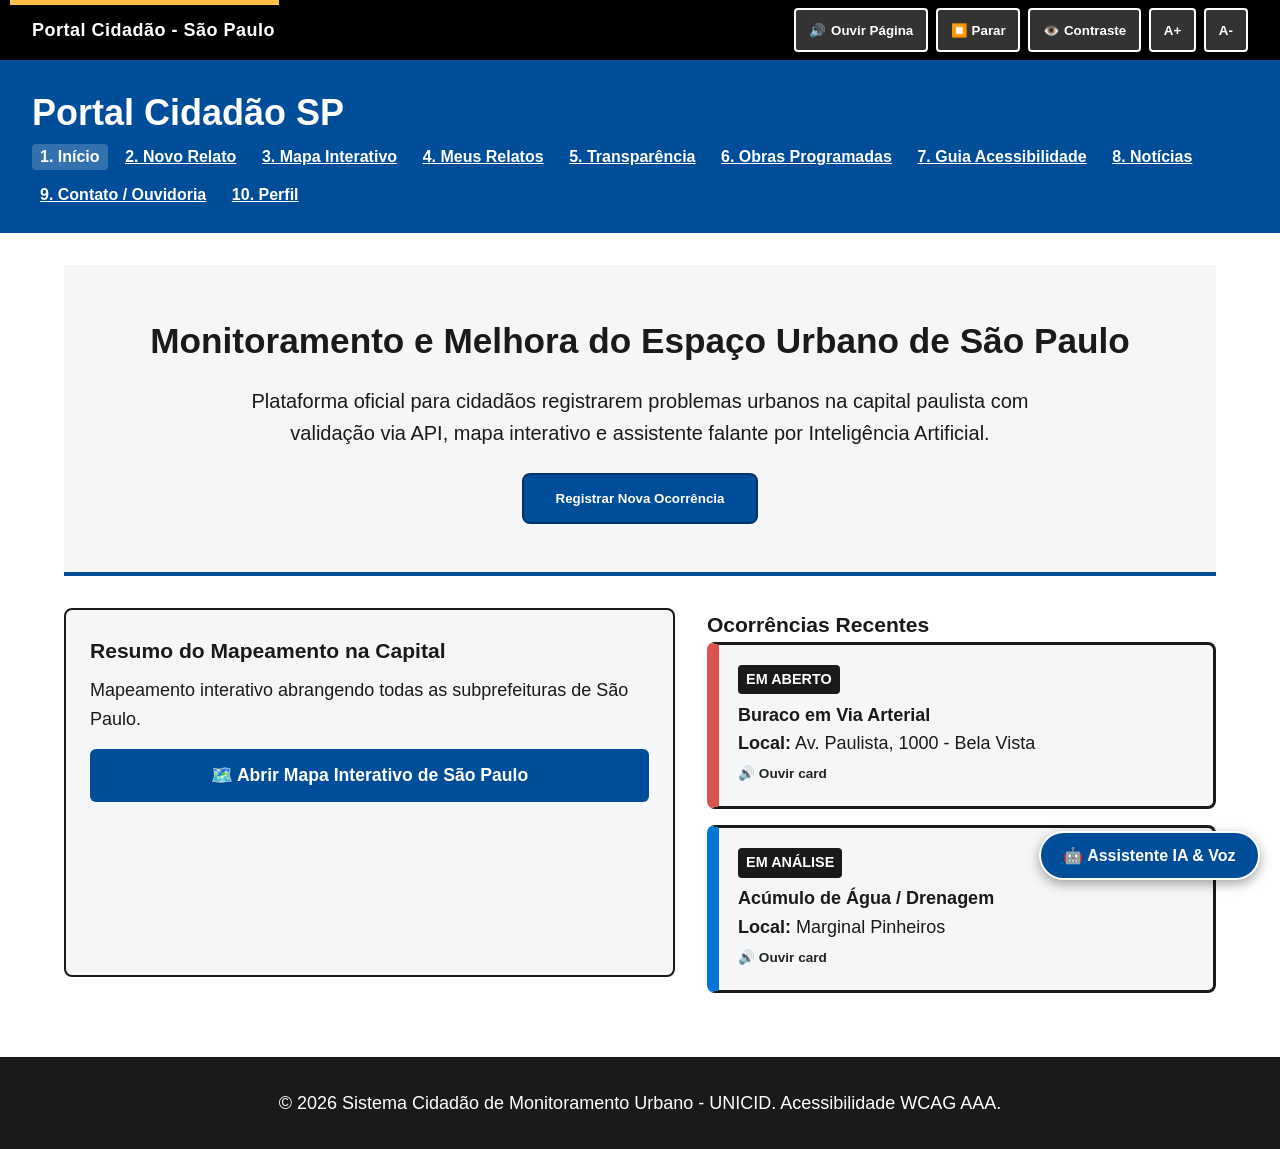
==== commit 9efe9032: "Update index.html" ====
--- a/trabalho terça 3/index.html
+++ b/trabalho terça 3/index.html
@@ -3,7 +3,7 @@
 <head>
   <meta charset="UTF-8">
   <meta name="viewport" content="width=device-width, initial-scale=1.0">
-  <title>Sistema Cidadão - Monitoramento Urbano de São Paulo</title>
+  <title>Sistema Cidadão - Monitoramento Urbano SP & IA</title>
 
   <style>
     /* ==========================================================================
@@ -15,16 +15,15 @@
       --text-color: #1a1a1a;
       --primary-color: #004d99;
       --primary-hover: #003366;
-      --focus-outline: #ffbf47; /* Amarelo alto contraste para foco */
-
-      /* Alertas de Ocorrência */
-      --cor-buraco: #d9534f;        /* Vermelho */
-      --cor-alagamento: #0275d8;    /* Azul */
-      --cor-recape: #d97706;        /* Laranja Escuro */
-      --cor-acessibilidade: #7e22ce; /* Roxo/Lilás Alto Contraste */
+      --focus-outline: #ffbf47;
+
+      --cor-buraco: #d9534f;
+      --cor-alagamento: #0275d8;
+      --cor-recape: #d97706;
+      --cor-acessibilidade: #7e22ce;
 
       --font-family: Arial, Helvetica, sans-serif;
-      --font-base: 1.125rem; /* ~18px para facilitar a leitura */
+      --font-base: 1.125rem;
       --line-height: 1.6;
     }
 
@@ -42,7 +41,15 @@
       line-height: var(--line-height);
     }
 
-    /* Utilitário para Leitores de Tela (NVDA / TalkBack) */
+    body.alto-contraste {
+      --bg-color: #000000;
+      --bg-surface: #121212;
+      --text-color: #ffffff;
+      --primary-color: #ffff00;
+      --primary-hover: #ffd700;
+      --focus-outline: #00ffff;
+    }
+
     .sr-only {
       position: absolute;
       width: 1px;
@@ -55,19 +62,17 @@
       border: 0;
     }
 
-    /* Foco Visível Teclado (Mobilidade / Deficiência Visual) */
-    a:focus, button:focus, input:focus, select:focus, textarea:focus, iframe:focus {
+    a:focus, button:focus, input:focus, select:focus, textarea:focus {
       outline: 4px solid var(--focus-outline) !important;
       outline-offset: 3px;
     }
 
-    /* Atalho de Teclado */
     .link-atalho {
       position: absolute;
       top: -40px;
       left: 10px;
       background: var(--focus-outline);
-      color: #000;
+      color: #000000;
       padding: 8px 16px;
       font-weight: bold;
       z-index: 9999;
@@ -99,6 +104,8 @@
     .controles-acessibilidade {
       display: flex;
       gap: 0.5rem;
+      align-items: center;
+      flex-wrap: wrap;
     }
 
     .btn-acessivel {
@@ -111,6 +118,15 @@
       font-weight: bold;
       cursor: pointer;
       border-radius: 4px;
+      display: inline-flex;
+      align-items: center;
+      gap: 0.3rem;
+    }
+
+    body.alto-contraste .btn-acessivel {
+      background-color: #000000;
+      color: #ffff00;
+      border-color: #ffff00;
     }
 
     header.header-principal {
@@ -123,22 +139,35 @@
       flex-wrap: wrap;
     }
 
+    body.alto-contraste header.header-principal {
+      color: #000000;
+    }
+
     nav ul {
       display: flex;
       list-style: none;
-      gap: 1rem;
+      gap: 0.6rem;
       flex-wrap: wrap;
     }
 
-    nav a {
-      color: #ffffff;
+    nav button {
+      background: none;
+      border: none;
+      color: inherit;
       text-decoration: underline;
       font-weight: bold;
-      font-size: 1.05rem;
+      font-size: 1rem;
       cursor: pointer;
-    }
-
-    /* Lógica de exibição das 10 páginas */
+      font-family: inherit;
+      padding: 4px 8px;
+    }
+
+    nav button.ativo {
+      background-color: rgba(255, 255, 255, 0.2);
+      border-radius: 4px;
+      text-decoration: none;
+    }
+
     .pagina-modulo {
       display: none;
     }
@@ -147,7 +176,7 @@
     }
 
     /* ==========================================================================
-       3. HERO SECTION (APRESENTAÇÃO HOME PAGE)
+       3. HERO SECTION
        ========================================================================== */
     .hero {
       background-color: var(--bg-surface);
@@ -180,8 +209,12 @@
       cursor: pointer;
     }
 
+    body.alto-contraste .btn-cta {
+      color: #000000;
+    }
+
     /* ==========================================================================
-       4. CONTEÚDO PRINCIPAL & LAYOUT DO MAPA INTERATIVO EXPANDIDO (SÃO PAULO)
+       4. CONTEÚDO PRINCIPAL & MAPA INTERATIVO SP
        ========================================================================== */
     main {
       max-width: 1200px;
@@ -209,16 +242,16 @@
       margin-bottom: 2rem;
     }
 
-    /* MAPA VETORIAL EXPANDIDO DA GRANDE SÃO PAULO */
     .mapa-container-sp {
       position: relative;
       width: 100%;
-      height: 480px;
-      background-color: #e2e8f0;
+      height: 420px;
+      background-color: #cbd5e1;
       border: 2px solid var(--text-color);
       border-radius: 8px;
       margin-top: 1rem;
       overflow: hidden;
+      cursor: crosshair;
     }
 
     .mapa-svg-sp {
@@ -226,20 +259,23 @@
       height: 100%;
     }
 
-    /* Marcadores Animados e Efeito Pulsante */
     .pino-sp {
       position: absolute;
       transform: translate(-50%, -50%);
       cursor: pointer;
       z-index: 10;
+      background: none;
+      border: none;
+      padding: 0;
     }
 
     .pino-bolinha {
-      width: 20px;
-      height: 20px;
+      width: 22px;
+      height: 22px;
       border-radius: 50%;
       border: 2px solid #ffffff;
-      box-shadow: 0 2px 6px rgba(0,0,0,0.4);
+      box-shadow: 0 2px 6px rgba(0,0,0,0.5);
+      display: block;
     }
 
     .pino-bolinha.buraco { background-color: var(--cor-buraco); }
@@ -249,8 +285,8 @@
 
     .pino-pulso {
       position: absolute;
-      top: -8px;
-      left: -8px;
+      top: -7px;
+      left: -7px;
       width: 36px;
       height: 36px;
       border-radius: 50%;
@@ -270,7 +306,6 @@
       }
     }
 
-    /* Card Informativo Pop-up no Mapa */
     .popup-info-sp {
       position: absolute;
       bottom: 12px;
@@ -280,9 +315,13 @@
       border: 2px solid var(--text-color);
       padding: 0.9rem 1.2rem;
       border-radius: 6px;
-      box-shadow: 0 4px 10px rgba(0,0,0,0.2);
+      box-shadow: 0 4px 10px rgba(0,0,0,0.25);
       font-size: 0.95rem;
       z-index: 20;
+      display: flex;
+      justify-content: space-between;
+      align-items: center;
+      gap: 1rem;
     }
 
     .card-problema {
@@ -312,7 +351,7 @@
     }
 
     /* ==========================================================================
-       5. FORMULÁRIO DE REGISTRO
+       5. FORMULÁRIO DE REGISTRO E CAIXA DE VALIDAÇÃO DA API
        ========================================================================== */
     .form-container {
       background-color: var(--bg-surface);
@@ -337,7 +376,7 @@
       width: 100%;
       padding: 0.8rem;
       font-size: 1rem;
-      border: 2px solid #555;
+      border: 2px solid #555555;
       border-radius: 4px;
       background-color: var(--bg-color);
       color: var(--text-color);
@@ -356,6 +395,33 @@
       min-height: 48px;
     }
 
+    body.alto-contraste .btn-submit {
+      color: #000000;
+    }
+
+    .status-api-box {
+      margin-top: 1rem;
+      padding: 1rem;
+      border-radius: 6px;
+      font-weight: bold;
+      display: none;
+    }
+    .status-api-box.sucesso {
+      background-color: #d1fae5;
+      color: #065f46;
+      border: 2px solid #10b981;
+    }
+    .status-api-box.erro {
+      background-color: #fee2e2;
+      color: #991b1b;
+      border: 2px solid #ef4444;
+    }
+    .status-api-box.carregando {
+      background-color: #e0f2fe;
+      color: #075985;
+      border: 2px solid #0284c7;
+    }
+
     .tabela-dados {
       width: 100%;
       border-collapse: collapse;
@@ -373,28 +439,161 @@
       color: #ffffff;
     }
 
-    /* Barra de Progresso Personalizada para Transparência */
-    .barra-progresso-container {
+    body.alto-contraste .tabela-dados th {
+      color: #000000;
+    }
+
+    /* ==========================================================================
+       6. CHATBOT INTERATIVO DE ASSISTÊNCIA VIRTUAL (IA AGENT COM VOZ FALANTE)
+       ========================================================================== */
+    .chatbot-widget {
+      position: fixed;
+      bottom: 20px;
+      right: 20px;
+      z-index: 10000;
+    }
+
+    .btn-toggle-chat {
+      background-color: var(--primary-color);
+      color: #ffffff;
+      border: 2px solid #ffffff;
+      border-radius: 50px;
+      padding: 0.8rem 1.4rem;
+      font-weight: bold;
+      font-size: 1rem;
+      cursor: pointer;
+      box-shadow: 0 4px 12px rgba(0,0,0,0.35);
+      display: flex;
+      align-items: center;
+      gap: 0.5rem;
+    }
+
+    body.alto-contraste .btn-toggle-chat {
+      color: #000000;
+      border-color: #000000;
+    }
+
+    .chat-box {
+      display: none;
+      width: 360px;
+      height: 500px;
+      background-color: var(--bg-surface);
+      border: 3px solid var(--text-color);
+      border-radius: 12px;
+      box-shadow: 0 8px 24px rgba(0,0,0,0.3);
+      flex-direction: column;
+      position: absolute;
+      bottom: 65px;
+      right: 0;
+      overflow: hidden;
+    }
+
+    .chat-box.aberto {
+      display: flex;
+    }
+
+    .chat-header {
+      background-color: var(--primary-color);
+      color: #ffffff;
+      padding: 0.8rem 1rem;
+      font-weight: bold;
+      display: flex;
+      justify-content: space-between;
+      align-items: center;
+    }
+
+    body.alto-contraste .chat-header {
+      color: #000000;
+    }
+
+    .chat-messages {
+      flex: 1;
+      padding: 1rem;
+      overflow-y: auto;
+      display: flex;
+      flex-direction: column;
+      gap: 0.8rem;
+      font-size: 0.95rem;
+    }
+
+    .mensagem-chat {
+      padding: 0.6rem 0.9rem;
+      border-radius: 8px;
+      max-width: 85%;
+      line-height: 1.4;
+      position: relative;
+    }
+
+    .mensagem-chat.bot {
       background-color: #e2e8f0;
-      border: 2px solid var(--text-color);
-      border-radius: 6px;
-      height: 24px;
-      overflow: hidden;
-      margin-top: 0.4rem;
-    }
-
-    .barra-progresso-preenchimento {
-      height: 100%;
+      color: #0f172a;
+      align-self: flex-start;
+      border-left: 4px solid var(--primary-color);
+    }
+
+    .mensagem-chat.user {
       background-color: var(--primary-color);
-      text-align: center;
       color: #ffffff;
+      align-self: flex-end;
+    }
+
+    body.alto-contraste .mensagem-chat.user {
+      color: #000000;
+    }
+
+    .btn-falar-msg {
+      background: none;
+      border: none;
+      cursor: pointer;
+      font-size: 0.85rem;
+      margin-top: 0.3rem;
+      display: inline-block;
+      opacity: 0.85;
       font-weight: bold;
+    }
+    .btn-falar-msg:hover {
+      opacity: 1;
+      text-decoration: underline;
+    }
+
+    .chat-input-area {
+      display: flex;
+      border-top: 2px solid var(--text-color);
+      background-color: var(--bg-color);
+    }
+
+    .chat-input-area input {
+      flex: 1;
+      border: none;
+      padding: 0.8rem;
+      font-size: 0.95rem;
+      background: transparent;
+      color: var(--text-color);
+    }
+
+    .chat-input-area button {
+      background-color: var(--primary-color);
+      color: #ffffff;
+      border: none;
+      padding: 0 1rem;
+      font-weight: bold;
+      cursor: pointer;
+    }
+
+    body.alto-contraste .chat-input-area button {
+      color: #000000;
+    }
+
+    .config-key-panel {
+      display: none;
+      background: var(--bg-color);
+      padding: 0.8rem;
+      border-bottom: 2px solid var(--text-color);
       font-size: 0.85rem;
-      line-height: 22px;
     }
 
     /* ==========================================================================
-       6. RODAPÉ
+       7. RODAPÉ
        ========================================================================== */
     footer {
       background-color: var(--text-color);
@@ -407,245 +606,197 @@
 </head>
 <body>
 
-  <!-- Atalho de Teclado -->
+  <!-- Atalho para Teclado -->
   <a href="#conteudo-principal" class="link-atalho">Ir para o conteúdo principal</a>
 
-  <!-- BARRA DE ACESSIBILIDADE -->
+  <!-- BARRA DE ACESSIBILIDADE E AVISO FALANTE GLOBAL -->
   <div class="barra-acessibilidade" role="region" aria-label="Barra de Acessibilidade">
-    <span class="marca-sistema">Portal Cidadão de Acessibilidade Urbana - São Paulo</span>
+    <span class="marca-sistema">Portal Cidadão - São Paulo</span>
+    
     <div class="controles-acessibilidade">
-      <button class="btn-acessivel" onclick="toggleAltoContraste()">Alto Contraste</button>
-      <button class="btn-acessivel" onclick="alterarFonte(1)" aria-label="Aumentar Fonte">A+</button>
-      <button class="btn-acessivel" onclick="alterarFonte(-1)" aria-label="Diminuir Fonte">A-</button>
+      <!-- Módulo Aviso Falante Global -->
+      <button type="button" class="btn-acessivel" onclick="falarTextoPagina()" title="Ouvir conteúdo da página atual">
+        🔊 <span id="txt-btn-falante">Ouvir Página</span>
+      </button>
+      <button type="button" class="btn-acessivel" onclick="pararVoz()" title="Parar leitura de voz">
+        ⏹️ Parar
+      </button>
+
+      <!-- Acessibilidade Visual -->
+      <button type="button" class="btn-acessivel" onclick="toggleAltoContraste()">👁️ Contraste</button>
+      <button type="button" class="btn-acessivel" onclick="alterarFonte(1)" aria-label="Aumentar Fonte">A+</button>
+      <button type="button" class="btn-acessivel" onclick="alterarFonte(-1)" aria-label="Diminuir Fonte">A-</button>
     </div>
   </div>
 
-  <!-- CABEÇALHO COM NAVEGAÇÃO DAS 10 PÁGINAS -->
+  <!-- CABEÇALHO COM NAVEGAÇÃO INTERATIVA ENTRE AS 10 PÁGINAS -->
   <header class="header-principal">
     <h1>Portal Cidadão SP</h1>
     <nav aria-label="Navegação Principal">
       <ul>
-        <li><a onclick="navegarPara('pag-1')">1. Início</a></li>
-        <li><a onclick="navegarPara('pag-2')">2. Novo Relato</a></li>
-        <li><a onclick="navegarPara('pag-3')">3. Mapa Interativo</a></li>
-        <li><a onclick="navegarPara('pag-4')">4. Meus Relatos</a></li>
-        <li><a onclick="navegarPara('pag-5')">5. Transparência</a></li>
-        <li><a onclick="navegarPara('pag-6')">6. Obras Programadas</a></li>
-        <li><a onclick="navegarPara('pag-7')">7. Guia Acessibilidade</a></li>
-        <li><a onclick="navegarPara('pag-8')">8. Notícias</a></li>
-        <li><a onclick="navegarPara('pag-9')">9. Contato / Ouvidoria</a></li>
-        <li><a onclick="navegarPara('pag-10')">10. Perfil</a></li>
+        <li><button type="button" id="nav-pag-1" class="ativo" onclick="navegarPara('pag-1')">1. Início</button></li>
+        <li><button type="button" id="nav-pag-2" onclick="navegarPara('pag-2')">2. Novo Relato</button></li>
+        <li><button type="button" id="nav-pag-3" onclick="navegarPara('pag-3')">3. Mapa Interativo</button></li>
+        <li><button type="button" id="nav-pag-4" onclick="navegarPara('pag-4')">4. Meus Relatos</button></li>
+        <li><button type="button" id="nav-pag-5" onclick="navegarPara('pag-5')">5. Transparência</button></li>
+        <li><button type="button" id="nav-pag-6" onclick="navegarPara('pag-6')">6. Obras Programadas</button></li>
+        <li><button type="button" id="nav-pag-7" onclick="navegarPara('pag-7')">7. Guia Acessibilidade</button></li>
+        <li><button type="button" id="nav-pag-8" onclick="navegarPara('pag-8')">8. Notícias</button></li>
+        <li><button type="button" id="nav-pag-9" onclick="navegarPara('pag-9')">9. Contato / Ouvidoria</button></li>
+        <li><button type="button" id="nav-pag-10" onclick="navegarPara('pag-10')">10. Perfil</button></li>
       </ul>
     </nav>
   </header>
 
   <main id="conteudo-principal">
 
-    <!-- PÁGINA 1: INÍCIO (HOME) -->
+    <!-- PÁGINA 1: INÍCIO -->
     <section id="pag-1" class="pagina-modulo ativa">
       <div class="hero">
         <h2>Monitoramento e Melhora do Espaço Urbano de São Paulo</h2>
-        <p>Plataforma oficial para cidadãos registrarem buracos, alagamentos, recapeamentos e necessidades de acessibilidade em todas as subprefeituras da capital paulista com padrão WCAG AAA.</p>
-        <button class="btn-cta" onclick="navegarPara('pag-2')">Registrar Nova Ocorrência</button>
+        <p>Plataforma oficial para cidadãos registrarem problemas urbanos na capital paulista com validação via API, mapa interativo e assistente falante por Inteligência Artificial.</p>
+        <button type="button" class="btn-cta" onclick="navegarPara('pag-2')">Registrar Nova Ocorrência</button>
       </div>
 
       <div class="grid-home" style="margin-top: 2rem;">
         <div class="mapa-box">
           <h3>Resumo do Mapeamento na Capital</h3>
-          <p style="margin-top:0.5rem; margin-bottom: 1rem;">Mapeamento interativo ativo cobrindo a Zona Central, Oeste, Leste, Norte e Sul de São Paulo.</p>
-          <button class="btn-submit" onclick="navegarPara('pag-3')">🗺️ Abrir Mapa Interativo de São Paulo</button>
+          <p style="margin-top:0.5rem; margin-bottom: 1rem;">Mapeamento interativo abrangendo todas as subprefeituras de São Paulo.</p>
+          <button type="button" class="btn-submit" onclick="navegarPara('pag-3')">🗺️ Abrir Mapa Interativo de São Paulo</button>
         </div>
 
         <div>
-          <h3>Ocorrências Recentes por Região</h3>
+          <h3>Ocorrências Recentes</h3>
           <div class="card-problema buraco">
             <span class="tag-status">Em Aberto</span>
             <h4>Buraco em Via Arterial</h4>
-            <p><strong>Local:</strong> Av. Paulista, 1000 - Bela Vista (Centro)</p>
+            <p><strong>Local:</strong> Av. Paulista, 1000 - Bela Vista</p>
+            <button type="button" class="btn-falar-msg" onclick="falarTexto('Buraco em Via Arterial na Avenida Paulista número 1000, Bela Vista. Status: Em Aberto.')">🔊 Ouvir card</button>
           </div>
           <div class="card-problema alagamento">
             <span class="tag-status">Em Análise</span>
             <h4>Acúmulo de Água / Drenagem</h4>
-            <p><strong>Local:</strong> Marginal Pinheiros, próx. Ponte Cidade Jardim (Zona Sul)</p>
-          </div>
-          <div class="card-problema recapeamento">
-            <span class="tag-status">Programado</span>
-            <h4>Asfaltamento Novo</h4>
-            <p><strong>Local:</strong> Radial Leste - Tatuapé (Zona Leste)</p>
-          </div>
-          <div class="card-problema acessibilidade">
-            <span class="tag-status">Concluído</span>
-            <h4>Instalação de Piso Tátil e Rampa</h4>
-            <p><strong>Local:</strong> Praça da Sé (Centro Histórico)</p>
+            <p><strong>Local:</strong> Marginal Pinheiros</p>
+            <button type="button" class="btn-falar-msg" onclick="falarTexto('Acúmulo de água na Marginal Pinheiros. Status: Em Análise.')">🔊 Ouvir card</button>
           </div>
         </div>
       </div>
     </section>
 
-    <!-- PÁGINA 2: REGISTRAR OCORRÊNCIA -->
+    <!-- PÁGINA 2: REGISTRAR OCORRÊNCIA (VALIDAÇÃO REAL DE API + AVISO FALANTE) -->
     <section id="pag-2" class="pagina-modulo">
       <h2>2. Registrar Nova Ocorrência Urbana</h2>
       <div class="form-container" style="margin-top: 1rem;">
-        <form onsubmit="event.preventDefault(); alert('Ocorrência registrada com sucesso! Seu protocolo de acompanhamento foi gerado.');">
+        
+        <form id="form-ocorrencia" onsubmit="validarEEnviarAPI(event)">
           <div class="campo-form">
-            <label for="tipo-problema">Tipo de Ocorrência:</label>
+            <label for="tipo-problema">Tipo de Ocorrência (*):</label>
             <select id="tipo-problema" required>
-              <option value="">Selecione a categoria do problema...</option>
+              <option value="">Selecione a categoria...</option>
               <option value="buraco">Buraco no Asfalto / Deformação</option>
               <option value="alagamento">Ponto de Alagamento / Bueiro Entupido</option>
               <option value="recapeamento">Necessidade de Recapeamento Asfáltico</option>
               <option value="acessibilidade">Falta de Acessibilidade / Calçada Quebrada</option>
             </select>
           </div>
+
           <div class="campo-form">
-            <label for="regiao-sp">Subprefeitura / Região de São Paulo:</label>
+            <label for="regiao-sp">Subprefeitura / Região (*):</label>
             <select id="regiao-sp" required>
               <option value="">Selecione a região...</option>
               <option value="centro">Centro (Sé, Bela Vista, República)</option>
               <option value="zona-leste">Zona Leste (Itaquera, Tatuapé, Mooca)</option>
               <option value="zona-oeste">Zona Oeste (Pinheiros, Lapa, Butantã)</option>
-              <option value="zona-norte">Zona Norte (Santana, Tucuruvi, Vila Maria)</option>
-              <option value="zona-sul">Zona Sul (Santo Amaro, Jabaquara, Moema)</option>
+              <option value="zona-norte">Zona Norte (Santana, Tucuruvi)</option>
+              <option value="zona-sul">Zona Sul (Santo Amaro, Moema)</option>
             </select>
           </div>
+
           <div class="campo-form">
-            <label for="endereco">Endereço Completo ou Ponto de Referência em SP:</label>
+            <label for="endereco">Endereço Completo (*):</label>
             <input type="text" id="endereco" placeholder="Ex: Av. Brigadeiro Faria Lima, 1500" required>
           </div>
+
           <div class="campo-form">
-            <label for="descricao">Descrição Detalhada do Problema:</label>
-            <textarea id="descricao" rows="4" placeholder="Informe detalhes adicionais, tais como riscos ao trânsito ou profundidade do buraco..."></textarea>
+            <label for="descricao">Descrição Detalhada (*):</label>
+            <textarea id="descricao" rows="4" placeholder="Descreva os detalhes e a gravidade da ocorrência..." required></textarea>
           </div>
-          <button type="submit" class="btn-submit">Enviar Registro e Gerar Protocolo</button>
+
+          <button type="submit" class="btn-submit" id="btn-enviar-form">Enviar e Validar via API</button>
         </form>
+
+        <div id="status-api" class="status-api-box"></div>
+
       </div>
     </section>
 
-    <!-- PÁGINA 3: MAPA INTERATIVO EXPANDIDO DE SÃO PAULO -->
+    <!-- PÁGINA 3: MAPA INTERATIVO SP -->
     <section id="pag-3" class="pagina-modulo">
       <h2>3. Mapa Interativo Geral da Capital (São Paulo)</h2>
       <div class="mapa-box" style="margin-top: 1rem;">
-        <p>Navegue pelo mapa ampliado cobrindo as principais vias da capital (Marginal Pinheiros, Marginal Tietê, Av. Paulista, Radial Leste). Clique nos pontos coloridos para ver os detalhes da ocorrência:</p>
-        
-        <!-- MAPA VETORIAL EXPANDIDO SP -->
-        <div class="mapa-container-sp" id="area-mapa-sp">
+        <p>Clique em qualquer pino ou <strong>clique direto sobre o mapa</strong> para registrar um novo ponto dinâmico de alerta:</p>
+
+        <div class="mapa-container-sp" id="area-mapa-sp" onclick="criarPinoNoClique(event)">
           <svg class="mapa-svg-sp" viewBox="0 0 1000 500" preserveAspectRatio="none">
-            <!-- Rio Tietê -->
+            <!-- Rios Tietê e Pinheiros -->
             <path d="M 0 80 Q 300 120 600 60 T 1000 100" stroke="#93c5fd" stroke-width="26" fill="none" />
-            <text x="80" y="70" font-size="12" fill="#1e3a8a" font-weight="bold">Rio Tietê / Marginal Tietê</text>
-
-            <!-- Rio Pinheiros -->
             <path d="M 250 110 Q 220 300 180 500" stroke="#93c5fd" stroke-width="22" fill="none" />
-            <text x="260" y="250" font-size="12" fill="#1e3a8a" font-weight="bold">Rio Pinheiros / Marginal Pinheiros</text>
-
-            <!-- Vias Principais de SP -->
-            <!-- Radial Leste -->
-            <path d="M 500 250 L 1000 200" stroke="#ffffff" stroke-width="12" fill="none" />
-            <path d="M 500 250 L 1000 200" stroke="#cbd5e1" stroke-width="16" fill="none" style="z-index:-1;" />
-            <text x="750" y="210" font-size="11" fill="#475569" font-weight="bold">Radial Leste</text>
-
-            <!-- Av. 23 de Maio / Corredor Norte-Sul -->
-            <path d="M 500 100 L 520 500" stroke="#ffffff" stroke-width="12" fill="none" />
-            <text x="530" y="380" font-size="11" fill="#475569" font-weight="bold">Av. 23 de Maio</text>
-
-            <!-- Av. Paulista -->
+            
+            <!-- Vias Principais -->
             <path d="M 400 280 L 580 240" stroke="#ffffff" stroke-width="14" fill="none" />
-            <text x="440" y="260" font-size="11" fill="#000000" font-weight="bold">Av. Paulista</text>
-
-            <!-- Av. Faria Lima -->
-            <path d="M 300 320 L 420 420" stroke="#ffffff" stroke-width="12" fill="none" />
-
-            <!-- Parques (Ibirapuera e Parque Villa-Lobos) -->
-            <rect x="420" y="340" width="80" height="60" rx="12" fill="#dcfce7" stroke="#86efac" stroke-width="2" />
-            <text x="460" y="375" font-size="10" fill="#166534" text-anchor="middle" font-weight="bold">Ibirapuera</text>
-
-            <rect x="220" y="180" width="70" height="50" rx="10" fill="#dcfce7" stroke="#86efac" stroke-width="2" />
-            <text x="255" y="210" font-size="10" fill="#166534" text-anchor="middle" font-weight="bold">Villa-Lobos</text>
+            <text x="440" y="260" font-size="12" fill="#000000" font-weight="bold">Av. Paulista</text>
+
+            <path d="M 500 250 L 980 200" stroke="#ffffff" stroke-width="12" fill="none" />
+            <text x="700" y="210" font-size="11" fill="#475569" font-weight="bold">Radial Leste</text>
           </svg>
 
-          <!-- Marcadores de Ocorrência em SP -->
-          <!-- Buraco em Bela Vista -->
-          <div class="pino-sp" style="top: 50%; left: 48%;" onclick="mostrarInfoSP('Buraco em Via Principal', 'Av. Paulista, 1000 - Bela Vista (Centro)', 'Em Aberto')">
-            <div class="pino-pulso"></div>
-            <div class="pino-bolinha buraco" title="Buraco na Av. Paulista"></div>
-          </div>
-
-          <!-- Alagamento na Marginal Pinheiros -->
-          <div class="pino-sp" style="top: 60%; left: 23%;" onclick="mostrarInfoSP('Ponto de Alagamento na Marginal', 'Marginal Pinheiros x Ponte Cidade Jardim', 'Em Análise')">
-            <div class="pino-bolinha alagamento" title="Alagamento em Pinheiros"></div>
-          </div>
-
-          <!-- Recapeamento na Radial Leste -->
-          <div class="pino-sp" style="top: 45%; left: 75%;" onclick="mostrarInfoSP('Recapeamento Asfáltico Extenso', 'Radial Leste - Itaquera', 'Programado')">
-            <div class="pino-bolinha recape" title="Recapeamento na Zona Leste"></div>
-          </div>
-
-          <!-- Acessibilidade na Sé -->
-          <div class="pino-sp" style="top: 48%; left: 52%;" onclick="mostrarInfoSP('Rampa e Piso Tátil Concluídos', 'Praça da Sé - Centro Histórico', 'Concluído')">
-            <div class="pino-bolinha acessibilidade" title="Acessibilidade na Sé"></div>
-          </div>
-
-          <!-- Buraco em Lapa -->
-          <div class="pino-sp" style="top: 28%; left: 32%;" onclick="mostrarInfoSP('Asfalto Danificado por Chuvas', 'Rua Clélia - Lapa (Zona Oeste)', 'Em Aberto')">
-            <div class="pino-bolinha buraco" title="Buraco na Lapa"></div>
-          </div>
-
-          <!-- Recapeamento na Zona Norte -->
-          <div class="pino-sp" style="top: 18%; left: 55%;" onclick="mostrarInfoSP('Obras de Manutenção da Via', 'Av. Cruzeiro do Sul - Santana (Zona Norte)', 'Em Andamento')">
-            <div class="pino-bolinha recape" title="Obras em Santana"></div>
-          </div>
-
-          <!-- Popup Informativo -->
+          <!-- Pinos Iniciais -->
+          <button type="button" class="pino-sp" style="top: 50%; left: 48%;" onclick="mostrarInfoSP('Buraco no Asfalto', 'Av. Paulista, 1000 - Bela Vista', 'Em Aberto', event)">
+            <span class="pino-pulso"></span>
+            <span class="pino-bolinha buraco"></span>
+            <span class="sr-only">Alerta de Buraco na Av. Paulista</span>
+          </button>
+
+          <button type="button" class="pino-sp" style="top: 60%; left: 23%;" onclick="mostrarInfoSP('Ponto de Alagamento', 'Marginal Pinheiros x Ponte Cidade Jardim', 'Em Análise', event)">
+            <span class="pino-bolinha alagamento"></span>
+            <span class="sr-only">Alerta de Alagamento na Marginal Pinheiros</span>
+          </button>
+
+          <button type="button" class="pino-sp" style="top: 45%; left: 75%;" onclick="mostrarInfoSP('Recapeamento Asfáltico', 'Radial Leste - Itaquera', 'Programado', event)">
+            <span class="pino-bolinha recape"></span>
+            <span class="sr-only">Recapeamento na Radial Leste</span>
+          </button>
+
           <div class="popup-info-sp" id="popup-detalhes-sp">
-            <strong>📍 Clique em qualquer ponto do mapa de São Paulo</strong> para consultar os dados da ocorrência registrada.
+            <span id="txt-popup-info">Clique em qualquer pino ou local do mapa para ver os dados da ocorrência.</span>
+            <button type="button" class="btn-falar-msg" onclick="falarTexto(document.getElementById('txt-popup-info').innerText)">🔊 Ouvir</button>
           </div>
         </div>
 
-        <button onclick="simularNovoPinoSP()" class="btn-submit" style="margin-top: 1.2rem; width: auto; padding: 0.8rem 1.5rem;">
-          🚨 Simular Novo Alerta em SP
+        <button type="button" class="btn-submit" onclick="simularNovoPinoSP()" style="margin-top: 1rem; width: auto; padding: 0.8rem 1.5rem;">
+          🚨 Simular Novo Ponto de Alerta no Mapa
         </button>
       </div>
     </section>
 
     <!-- PÁGINA 4: MEUS RELATOS -->
     <section id="pag-4" class="pagina-modulo">
-      <h2>4. Meus Relatos e Protocolos de Acompanhamento</h2>
-      <p style="margin-top:0.5rem;">Consulte o histórico de ocorrências enviadas por você e o status das equipes técnicas da Prefeitura:</p>
+      <h2>4. Meus Relatos e Protocolos Registrados</h2>
       <table class="tabela-dados">
         <thead>
           <tr>
-            <th>Protocolo</th>
-            <th>Tipo</th>
-            <th>Local / Região</th>
-            <th>Data de Envio</th>
-            <th>Prazo Estimado</th>
-            <th>Status</th>
+            <th scope="col">Protocolo</th>
+            <th scope="col">Tipo</th>
+            <th scope="col">Local</th>
+            <th scope="col">Status</th>
           </tr>
         </thead>
-        <tbody>
+        <tbody id="tabela-meus-relatos">
           <tr>
             <td>#SP-2026-001</td>
             <td>Buraco na Via</td>
-            <td>Av. Paulista, 1000 - Bela Vista</td>
-            <td>12/10/2026</td>
-            <td>48 horas</td>
-            <td><strong>Em Atendimento</strong></td>
-          </tr>
-          <tr>
-            <td>#SP-2026-045</td>
-            <td>Problema de Acessibilidade</td>
-            <td>Rua Augusta x Al. Santos</td>
-            <td>05/09/2026</td>
-            <td>Concluído</td>
-            <td><span style="color:#059669; font-weight:bold;">Resolvido</span></td>
-          </tr>
-          <tr>
-            <td>#SP-2026-102</td>
-            <td>Alagamento / Bueiro</td>
-            <td>Rua Clélia - Lapa</td>
-            <td>22/10/2026</td>
-            <td>72 horas</td>
-            <td><strong>Em Análise</strong></td>
+            <td>Av. Paulista, 1000</td>
+            <td>Em Atendimento</td>
           </tr>
         </tbody>
       </table>
@@ -653,711 +804,7 @@
 
     <!-- PÁGINA 5: TRANSPARÊNCIA -->
     <section id="pag-5" class="pagina-modulo">
-      <h2>5. Painel de Transparência e Orçamento Urbano</h2>
-      <p style="margin-top: 0.5rem;">Acompanhamento público dos investimentos em pavimentação e acessibilidade no município de São Paulo:</p>
-
-      <div style="display: flex; gap: 1rem; margin-top: 1.5rem; flex-wrap: wrap;">
-        <div style="flex:1; min-width: 200px; background: var(--bg-surface); padding:1.5rem; border:2px solid var(--text-color); border-radius:8px; text-align:center;">
-          <h3 style="font-size: 2.2rem; color: var(--primary-color);">14.280</h3>
-          <p>Ocorrências Resolvidas em 2026</p>
-        </div>
-        <div style="flex:1; min-width: 200px; background: var(--bg-surface); padding:1.5rem; border:2px solid var(--text-color); border-radius:8px; text-align:center;">
-          <h3 style="font-size: 2.2rem; color: #059669;">89.4%</h3>
-          <p>Taxa de Resolução Dentro do Prazo</p>
-        </div>
-        <div style="flex:1; min-width: 200px; background: var(--bg-surface); padding:1.5rem; border:2px solid var(--text-color); border-radius:8px; text-align:center;">
-          <h3 style="font-size: 2.2rem; color: #d97706;">24 horas</h3>
-          <p>Tempo Médio para Vistoria Inicial</p>
-        </div>
-      </div>
-
-      <div class="form-container" style="margin-top: 1.5rem;">
-        <h3>Metas do Programa SP Asfalto e Acessibilidade</h3>
-        
-        <p style="margin-top: 1rem;"><strong>Meta de Recapeamento (Km Pavimentados):</strong> 85% Concluído</p>
-        <div class="barra-progresso-container">
-          <div class="barra-progresso-preenchimento" style="width: 85%;">85%</div>
-        </div>
-
-        <p style="margin-top: 1rem;"><strong>Adequação de Calçadas e Rampas Acessíveis:</strong> 72% Concluído</p>
-        <div class="barra-progresso-container">
-          <div class="barra-progresso-preenchimento" style="width: 72%; background-color: var(--cor-acessibilidade);">72%</div>
-        </div>
-      </div>
-    </section>
-
-    <!-- PÁGINA 6: OBRAS PROGRAMADAS -->
-    <section id="pag-6" class="pagina-modulo">
-      <h2>6. Cronograma Oficial de Obras e Recapeamento SP</h2>
-      <p style="margin-top:0.5rem; margin-bottom:1rem;">Confira os trechos com interdições programadas para melhorias asfálticas:</p>
-
-      <div class="card-problema recapeamento">
-        <span class="tag-status">Em Andamento - Noturno</span>
-        <h4>Programa SP Asfalto - Av. Rebouças (Pinheiros)</h4>
-        <p><strong>Trecho:</strong> Entre a Av. Brigadeiro Faria Lima e a Rua da Consolação.</p>
-        <p><strong>Horário de Trabalho:</strong> Das 22h00 às 05h00 (Interdição de duas faixas).</p>
-      </div>
-
-      <div class="card-problema recapeamento">
-        <span class="tag-status">Início: Novembro/2026</span>
-        <h4>Recapeamento e Fresagem - Av. Celso Garcia (Tatuapé)</h4>
-        <p><strong>Trecho:</strong> Do Viaduto Pênsil até a Av. Salim Farah Maluf.</p>
-        <p><strong>Sinalização:</strong> Desvios indicados pela CET no local.</p>
-      </div>
-
-      <div class="card-problema acessibilidade">
-        <span class="tag-status">Em Execução</span>
-        <h4>Reformulação de Calçadas - Largo da Batata</h4>
-        <p><strong>Objetivo:</strong> Rebaixamento de guias e instalação de pisos táteis direcionais para pessoas com deficiência visual.</p>
-      </div>
-    </section>
-
-    <!-- PÁGINA 7: GUIA ACESSIBILIDADE -->
-    <section id="pag-7" class="pagina-modulo">
-      <h2>7. Guia de Acessibilidade Urbana e Normas WCAG AAA</h2>
-      <div class="card-problema acessibilidade" style="margin-top: 1rem;">
-        <h4>Diretrizes Técnicas de Acessibilidade Física e Digital</h4>
-        <p style="margin-top:0.5rem;">Este portal atende integralmente às exigências da legislação brasileira de inclusão e às diretrizes internacionais de acessibilidade web:</p>
-        
-        <ul style="margin-left: 1.5rem; margin-top: 1rem; line-height: 1.8;">
-          <li><strong>WCAG 2.1 AAA (Web Content Accessibility Guidelines):</strong> Contraste mínimo de 7:1 nas cores de texto e fundo, permitindo leitura confortável para pessoas com baixa visão ou daltonismo.</li>
-          <li><strong>Navegação sem Mouse:</strong> Todos os elementos e botões possuem foco bem visível (borda amarela de alto contraste) e podem ser n<!DOCTYPE html>
-<html lang="pt-BR">
-<head>
-  <meta charset="UTF-8">
-  <meta name="viewport" content="width=device-width, initial-scale=1.0">
-  <title>Sistema Cidadão - Monitoramento Urbano e Inteligência Artificial</title>
-
-  <style>
-    /* ==========================================================================
-       1. VARIÁVEIS E CONFIGURAÇÕES GERAIS (WCAG Nível AAA)
-       ========================================================================== */
-    :root {
-      --bg-color: #ffffff;
-      --bg-surface: #f4f6f8;
-      --text-color: #1a1a1a;
-      --primary-color: #004d99;
-      --primary-hover: #003366;
-      --focus-outline: #ffbf47; /* Amarelo alto contraste para foco */
-
-      /* Alertas de Ocorrência */
-      --cor-buraco: #d9534f;        /* Vermelho */
-      --cor-alagamento: #0275d8;    /* Azul */
-      --cor-recape: #d97706;        /* Laranja Escuro */
-      --cor-acessibilidade: #7e22ce; /* Roxo/Lilás Alto Contraste */
-
-      --font-family: Arial, Helvetica, sans-serif;
-      --font-base: 1.125rem; /* ~18px para facilitar a leitura */
-      --line-height: 1.6;
-    }
-
-    * {
-      box-sizing: border-box;
-      margin: 0;
-      padding: 0;
-    }
-
-    body {
-      background-color: var(--bg-color);
-      color: var(--text-color);
-      font-family: var(--font-family);
-      font-size: var(--font-base);
-      line-height: var(--line-height);
-    }
-
-    /* Utilitário para Leitores de Tela (NVDA / TalkBack) */
-    .sr-only {
-      position: absolute;
-      width: 1px;
-      height: 1px;
-      padding: 0;
-      margin: -1px;
-      overflow: hidden;
-      clip: rect(0, 0, 0, 0);
-      white-space: nowrap;
-      border: 0;
-    }
-
-    /* Foco Visível Teclado (Mobilidade / Deficiência Visual) */
-    a:focus, button:focus, input:focus, select:focus, textarea:focus, iframe:focus {
-      outline: 4px solid var(--focus-outline) !important;
-      outline-offset: 3px;
-    }
-
-    /* Atalho de Teclado */
-    .link-atalho {
-      position: absolute;
-      top: -40px;
-      left: 10px;
-      background: var(--focus-outline);
-      color: #000;
-      padding: 8px 16px;
-      font-weight: bold;
-      z-index: 9999;
-      transition: top 0.2s;
-    }
-    .link-atalho:focus {
-      top: 10px;
-    }
-
-    /* ==========================================================================
-       2. BARRA DE ACESSIBILIDADE E CABEÇALHO
-       ========================================================================== */
-    .barra-acessibilidade {
-      background-color: #000000;
-      color: #ffffff;
-      padding: 0.5rem 2rem;
-      display: flex;
-      justify-content: space-between;
-      align-items: center;
-      flex-wrap: wrap;
-      gap: 1rem;
-    }
-
-    .marca-sistema {
-      font-weight: bold;
-      letter-spacing: 0.5px;
-    }
-
-    .controles-acessibilidade {
-      display: flex;
-      gap: 0.5rem;
-    }
-
-    .btn-acessivel {
-      background-color: #333333;
-      color: #ffffff;
-      border: 2px solid #ffffff;
-      padding: 0.4rem 0.8rem;
-      min-height: 44px;
-      min-width: 44px;
-      font-weight: bold;
-      cursor: pointer;
-      border-radius: 4px;
-    }
-
-    header.header-principal {
-      background-color: var(--primary-color);
-      color: #ffffff;
-      padding: 1.5rem 2rem;
-      display: flex;
-      justify-content: space-between;
-      align-items: center;
-      flex-wrap: wrap;
-    }
-
-    nav ul {
-      display: flex;
-      list-style: none;
-      gap: 1rem;
-      flex-wrap: wrap;
-    }
-
-    nav a {
-      color: #ffffff;
-      text-decoration: underline;
-      font-weight: bold;
-      font-size: 1.05rem;
-      cursor: pointer;
-    }
-
-    /* Lógica de exibição das 10 páginas */
-    .pagina-modulo {
-      display: none;
-    }
-    .pagina-modulo.ativa {
-      display: block;
-    }
-
-    /* ==========================================================================
-       3. HERO SECTION (APRESENTAÇÃO HOME PAGE)
-       ========================================================================== */
-    .hero {
-      background-color: var(--bg-surface);
-      padding: 3rem 2rem;
-      text-align: center;
-      border-bottom: 4px solid var(--primary-color);
-    }
-
-    .hero h2 {
-      font-size: 2.2rem;
-      margin-bottom: 1rem;
-    }
-
-    .hero p {
-      max-width: 800px;
-      margin: 0 auto 1.5rem auto;
-      font-size: 1.25rem;
-    }
-
-    .btn-cta {
-      display: inline-block;
-      background-color: var(--primary-color);
-      color: #ffffff;
-      padding: 1rem 2rem;
-      text-decoration: none;
-      font-weight: bold;
-      border-radius: 8px;
-      min-height: 48px;
-      border: 2px solid var(--primary-hover);
-      cursor: pointer;
-    }
-
-    /* ==========================================================================
-       4. CONTEÚDO PRINCIPAL & LAYOUT DO MAPA INTERATIVO EXPANDIDO (SÃO PAULO)
-       ========================================================================== */
-    main {
-      max-width: 1200px;
-      margin: 2rem auto;
-      padding: 0 1.5rem;
-    }
-
-    .grid-home {
-      display: grid;
-      grid-template-columns: 1.2fr 1fr;
-      gap: 2rem;
-    }
-
-    @media (max-width: 900px) {
-      .grid-home {
-        grid-template-columns: 1fr;
-      }
-    }
-
-    .mapa-box {
-      background-color: var(--bg-surface);
-      border: 2px solid var(--text-color);
-      border-radius: 8px;
-      padding: 1.5rem;
-      margin-bottom: 2rem;
-    }
-
-    /* MAPA VETORIAL EXPANDIDO SP */
-    .mapa-container-sp {
-      position: relative;
-      width: 100%;
-      height: 480px;
-      background-color: #e2e8f0;
-      border: 2px solid var(--text-color);
-      border-radius: 8px;
-      margin-top: 1rem;
-      overflow: hidden;
-    }
-
-    .mapa-svg-sp {
-      width: 100%;
-      height: 100%;
-    }
-
-    /* Marcadores Animados e Efeito Pulsante */
-    .pino-sp {
-      position: absolute;
-      transform: translate(-50%, -50%);
-      cursor: pointer;
-      z-index: 10;
-    }
-
-    .pino-bolinha {
-      width: 20px;
-      height: 20px;
-      border-radius: 50%;
-      border: 2px solid #ffffff;
-      box-shadow: 0 2px 6px rgba(0,0,0,0.4);
-    }
-
-    .pino-bolinha.buraco { background-color: var(--cor-buraco); }
-    .pino-bolinha.alagamento { background-color: var(--cor-alagamento); }
-    .pino-bolinha.recape { background-color: var(--cor-recape); }
-    .pino-bolinha.acessibilidade { background-color: var(--cor-acessibilidade); }
-
-    .pino-pulso {
-      position: absolute;
-      top: -8px;
-      left: -8px;
-      width: 36px;
-      height: 36px;
-      border-radius: 50%;
-      border: 3px solid var(--cor-buraco);
-      animation: animacaoPulso 1.5s infinite ease-out;
-      pointer-events: none;
-    }
-
-    @keyframes animacaoPulso {
-      0% {
-        transform: scale(0.4);
-        opacity: 1;
-      }
-      100% {
-        transform: scale(1.7);
-        opacity: 0;
-      }
-    }
-
-    /* Card Informativo Pop-up no Mapa */
-    .popup-info-sp {
-      position: absolute;
-      bottom: 12px;
-      left: 12px;
-      right: 12px;
-      background: var(--bg-surface);
-      border: 2px solid var(--text-color);
-      padding: 0.9rem 1.2rem;
-      border-radius: 6px;
-      box-shadow: 0 4px 10px rgba(0,0,0,0.2);
-      font-size: 0.95rem;
-      z-index: 20;
-    }
-
-    .card-problema {
-      border: 3px solid var(--text-color);
-      border-left-width: 12px;
-      border-radius: 8px;
-      padding: 1.2rem;
-      margin-bottom: 1rem;
-      background-color: var(--bg-surface);
-    }
-
-    .card-problema.buraco { border-left-color: var(--cor-buraco); }
-    .card-problema.alagamento { border-left-color: var(--cor-alagamento); }
-    .card-problema.recapeamento { border-left-color: var(--cor-recape); }
-    .card-problema.acessibilidade { border-left-color: var(--cor-acessibilidade); }
-
-    .tag-status {
-      display: inline-block;
-      padding: 0.2rem 0.5rem;
-      font-size: 0.9rem;
-      font-weight: bold;
-      text-transform: uppercase;
-      background-color: var(--text-color);
-      color: var(--bg-color);
-      border-radius: 4px;
-      margin-bottom: 0.4rem;
-    }
-
-    /* ==========================================================================
-       5. FORMULÁRIO DE REGISTRO E COMPONENTES
-       ========================================================================== */
-    .form-container {
-      background-color: var(--bg-surface);
-      border: 2px solid var(--text-color);
-      padding: 2rem;
-      border-radius: 8px;
-    }
-
-    .campo-form {
-      margin-bottom: 1.2rem;
-    }
-
-    .campo-form label {
-      display: block;
-      font-weight: bold;
-      margin-bottom: 0.4rem;
-    }
-
-    .campo-form input, 
-    .campo-form select, 
-    .campo-form textarea {
-      width: 100%;
-      padding: 0.8rem;
-      font-size: 1rem;
-      border: 2px solid #555;
-      border-radius: 4px;
-      background-color: var(--bg-color);
-      color: var(--text-color);
-    }
-
-    .btn-submit {
-      width: 100%;
-      background-color: var(--primary-color);
-      color: #ffffff;
-      padding: 1rem;
-      font-size: 1.1rem;
-      font-weight: bold;
-      border: none;
-      border-radius: 6px;
-      cursor: pointer;
-      min-height: 48px;
-    }
-
-    .tabela-dados {
-      width: 100%;
-      border-collapse: collapse;
-      margin-top: 1rem;
-    }
-
-    .tabela-dados th, .tabela-dados td {
-      border: 2px solid var(--text-color);
-      padding: 0.75rem;
-      text-align: left;
-    }
-
-    .tabela-dados th {
-      background-color: var(--primary-color);
-      color: #ffffff;
-    }
-
-    .barra-progresso-container {
-      background-color: #e2e8f0;
-      border: 2px solid var(--text-color);
-      border-radius: 6px;
-      height: 24px;
-      overflow: hidden;
-      margin-top: 0.4rem;
-    }
-
-    .barra-progresso-preenchimento {
-      height: 100%;
-      background-color: var(--primary-color);
-      text-align: center;
-      color: #ffffff;
-      font-weight: bold;
-      font-size: 0.85rem;
-      line-height: 22px;
-    }
-
-    /* Estilização para o módulo AI Data Detective */
-    .ai-box {
-      background: #f0f9ff;
-      border: 2px solid #0284c7;
-      border-radius: 8px;
-      padding: 1.5rem;
-      margin-top: 1rem;
-    }
-
-    /* ==========================================================================
-       6. RODAPÉ
-       ========================================================================== */
-    footer {
-      background-color: var(--text-color);
-      color: var(--bg-color);
-      text-align: center;
-      padding: 2rem;
-      margin-top: 3rem;
-    }
-  </style>
-</head>
-<body>
-
-  <!-- Atalho de Teclado -->
-  <a href="#conteudo-principal" class="link-atalho">Ir para o conteúdo principal</a>
-
-  <!-- BARRA DE ACESSIBILIDADE -->
-  <div class="barra-acessibilidade" role="region" aria-label="Barra de Acessibilidade">
-    <span class="marca-sistema">Portal Cidadão de Acessibilidade Urbana - São Paulo</span>
-    <div class="controles-acessibilidade">
-      <button class="btn-acessivel" onclick="toggleAltoContraste()">Alto Contraste</button>
-      <button class="btn-acessivel" onclick="alterarFonte(1)" aria-label="Aumentar Fonte">A+</button>
-      <button class="btn-acessivel" onclick="alterarFonte(-1)" aria-label="Diminuir Fonte">A-</button>
-    </div>
-  </div>
-
-  <!-- CABEÇALHO COM NAVEGAÇÃO DAS 10 PÁGINAS -->
-  <header class="header-principal">
-    <h1>Portal Cidadão SP</h1>
-    <nav aria-label="Navegação Principal">
-      <ul>
-        <li><a onclick="navegarPara('pag-1')">1. Início</a></li>
-        <li><a onclick="navegarPara('pag-2')">2. Novo Relato</a></li>
-        <li><a onclick="navegarPara('pag-3')">3. Mapa Interativo</a></li>
-        <li><a onclick="navegarPara('pag-4')">4. Meus Relatos</a></li>
-        <li><a onclick="navegarPara('pag-5')">5. Transparência</a></li>
-        <li><a onclick="navegarPara('pag-6')">6. Obras Programadas</a></li>
-        <li><a onclick="navegarPara('pag-7')">7. Guia Acessibilidade</a></li>
-        <li><a onclick="navegarPara('pag-8')">8. Notícias</a></li>
-        <li><a onclick="navegarPara('pag-9')">9. Contato / Ouvidoria</a></li>
-        <li><a onclick="navegarPara('pag-10')">10. Perfil & AI Agent</a></li>
-      </ul>
-    </nav>
-  </header>
-
-  <main id="conteudo-principal">
-
-    <!-- PÁGINA 1: INÍCIO (HOME) -->
-    <section id="pag-1" class="pagina-modulo ativa">
-      <div class="hero">
-        <h2>Monitoramento e Melhora do Espaço Urbano de São Paulo</h2>
-        <p>Plataforma oficial para cidadãos registrarem buracos, alagamentos, recapeamentos e necessidades de acessibilidade em todas as subprefeituras da capital paulista com padrão WCAG AAA.</p>
-        <button class="btn-cta" onclick="navegarPara('pag-2')">Registrar Nova Ocorrência</button>
-      </div>
-
-      <div class="grid-home" style="margin-top: 2rem;">
-        <div class="mapa-box">
-          <h3>Resumo do Mapeamento na Capital</h3>
-          <p style="margin-top:0.5rem; margin-bottom: 1rem;">Mapeamento interativo ativo cobrindo a Zona Central, Oeste, Leste, Norte e Sul de São Paulo.</p>
-          <button class="btn-submit" onclick="navegarPara('pag-3')">🗺️ Abrir Mapa Interativo de São Paulo</button>
-        </div>
-
-        <div>
-          <h3>Ocorrências Recentes por Região</h3>
-          <div class="card-problema buraco">
-            <span class="tag-status">Em Aberto</span>
-            <h4>Buraco em Via Arterial</h4>
-            <p><strong>Local:</strong> Av. Paulista, 1000 - Bela Vista (Centro)</p>
-          </div>
-          <div class="card-problema alagamento">
-            <span class="tag-status">Em Análise</span>
-            <h4>Acúmulo de Água / Drenagem</h4>
-            <p><strong>Local:</strong> Marginal Pinheiros, próx. Ponte Cidade Jardim (Zona Sul)</p>
-          </div>
-          <div class="card-problema recapeamento">
-            <span class="tag-status">Programado</span>
-            <h4>Asfaltamento Novo</h4>
-            <p><strong>Local:</strong> Radial Leste - Tatuapé (Zona Leste)</p>
-          </div>
-          <div class="card-problema acessibilidade">
-            <span class="tag-status">Concluído</span>
-            <h4>Instalação de Piso Tátil e Rampa</h4>
-            <p><strong>Local:</strong> Praça da Sé (Centro Histórico)</p>
-          </div>
-        </div>
-      </div>
-    </section>
-
-    <!-- PÁGINA 2: REGISTRAR OCORRÊNCIA -->
-    <section id="pag-2" class="pagina-modulo">
-      <h2>2. Registrar Nova Ocorrência Urbana</h2>
-      <div class="form-container" style="margin-top: 1rem;">
-        <form onsubmit="event.preventDefault(); alert('Ocorrência registrada com sucesso! Seu protocolo de acompanhamento foi gerado.');">
-          <div class="campo-form">
-            <label for="tipo-problema">Tipo de Ocorrência:</label>
-            <select id="tipo-problema" required>
-              <option value="">Selecione a categoria do problema...</option>
-              <option value="buraco">Buraco no Asfalto / Deformação</option>
-              <option value="alagamento">Ponto de Alagamento / Bueiro Entupido</option>
-              <option value="recapeamento">Necessidade de Recapeamento Asfáltico</option>
-              <option value="acessibilidade">Falta de Acessibilidade / Calçada Quebrada</option>
-            </select>
-          </div>
-          <div class="campo-form">
-            <label for="regiao-sp">Subprefeitura / Região de São Paulo:</label>
-            <select id="regiao-sp" required>
-              <option value="">Selecione a região...</option>
-              <option value="centro">Centro (Sé, Bela Vista, República)</option>
-              <option value="zona-leste">Zona Leste (Itaquera, Tatuapé, Mooca)</option>
-              <option value="zona-oeste">Zona Oeste (Pinheiros, Lapa, Butantã)</option>
-              <option value="zona-norte">Zona Norte (Santana, Tucuruvi, Vila Maria)</option>
-              <option value="zona-sul">Zona Sul (Santo Amaro, Jabaquara, Moema)</option>
-            </select>
-          </div>
-          <div class="campo-form">
-            <label for="endereco">Endereço Completo ou Ponto de Referência em SP:</label>
-            <input type="text" id="endereco" placeholder="Ex: Av. Brigadeiro Faria Lima, 1500" required>
-          </div>
-          <div class="campo-form">
-            <label for="descricao">Descrição Detalhada do Problema:</label>
-            <textarea id="descricao" rows="4" placeholder="Informe detalhes adicionais, tais como riscos ao trânsito ou profundidade do buraco..."></textarea>
-          </div>
-          <button type="submit" class="btn-submit">Enviar Registro e Gerar Protocolo</button>
-        </form>
-      </div>
-    </section>
-
-    <!-- PÁGINA 3: MAPA INTERATIVO EXPANDIDO DE SÃO PAULO -->
-    <section id="pag-3" class="pagina-modulo">
-      <h2>3. Mapa Interativo Geral da Capital (São Paulo)</h2>
-      <div class="mapa-box" style="margin-top: 1rem;">
-        <p>Navegue pelo mapa ampliado cobrindo as principais vias da capital (Marginal Pinheiros, Marginal Tietê, Av. Paulista, Radial Leste). Clique nos pontos coloridos para ver os detalhes da ocorrência:</p>
-        
-        <!-- MAPA VETORIAL EXPANDIDO SP -->
-        <div class="mapa-container-sp" id="area-mapa-sp">
-          <svg class="mapa-svg-sp" viewBox="0 0 1000 500" preserveAspectRatio="none">
-            <!-- Rio Tietê -->
-            <path d="M 0 80 Q 300 120 600 60 T 1000 100" stroke="#93c5fd" stroke-width="26" fill="none" />
-            <text x="80" y="70" font-size="12" fill="#1e3a8a" font-weight="bold">Rio Tietê / Marginal Tietê</text>
-
-            <!-- Rio Pinheiros -->
-            <path d="M 250 110 Q 220 300 180 500" stroke="#93c5fd" stroke-width="22" fill="none" />
-            <text x="260" y="250" font-size="12" fill="#1e3a8a" font-weight="bold">Rio Pinheiros / Marginal Pinheiros</text>
-
-            <!-- Vias Principais de SP -->
-            <path d="M 500 250 L 1000 200" stroke="#ffffff" stroke-width="12" fill="none" />
-            <path d="M 500 250 L 1000 200" stroke="#cbd5e1" stroke-width="16" fill="none" style="z-index:-1;" />
-            <text x="750" y="210" font-size="11" fill="#475569" font-weight="bold">Radial Leste</text>
-
-            <path d="M 500 100 L 520 500" stroke="#ffffff" stroke-width="12" fill="none" />
-            <text x="530" y="380" font-size="11" fill="#475569" font-weight="bold">Av. 23 de Maio</text>
-
-            <path d="M 400 280 L 580 240" stroke="#ffffff" stroke-width="14" fill="none" />
-            <text x="440" y="260" font-size="11" fill="#000000" font-weight="bold">Av. Paulista</text>
-
-            <path d="M 300 320 L 420 420" stroke="#ffffff" stroke-width="12" fill="none" />
-
-            <!-- Parques -->
-            <rect x="420" y="340" width="80" height="60" rx="12" fill="#dcfce7" stroke="#86efac" stroke-width="2" />
-            <text x="460" y="375" font-size="10" fill="#166534" text-anchor="middle" font-weight="bold">Ibirapuera</text>
-
-            <rect x="220" y="180" width="70" height="50" rx="10" fill="#dcfce7" stroke="#86efac" stroke-width="2" />
-            <text x="255" y="210" font-size="10" fill="#166534" text-anchor="middle" font-weight="bold">Villa-Lobos</text>
-          </svg>
-
-          <!-- Marcadores de Ocorrência em SP -->
-          <div class="pino-sp" style="top: 50%; left: 48%;" onclick="mostrarInfoSP('Buraco em Via Principal', 'Av. Paulista, 1000 - Bela Vista (Centro)', 'Em Aberto')">
-            <div class="pino-pulso"></div>
-            <div class="pino-bolinha buraco" title="Buraco na Av. Paulista"></div>
-          </div>
-
-          <div class="pino-sp" style="top: 60%; left: 23%;" onclick="mostrarInfoSP('Ponto de Alagamento na Marginal', 'Marginal Pinheiros x Ponte Cidade Jardim', 'Em Análise')">
-            <div class="pino-bolinha alagamento" title="Alagamento em Pinheiros"></div>
-          </div>
-
-          <div class="pino-sp" style="top: 45%; left: 75%;" onclick="mostrarInfoSP('Recapeamento Asfáltico Extenso', 'Radial Leste - Itaquera', 'Programado')">
-            <div class="pino-bolinha recape" title="Recapeamento na Zona Leste"></div>
-          </div>
-
-          <div class="pino-sp" style="top: 48%; left: 52%;" onclick="mostrarInfoSP('Rampa e Piso Tátil Concluídos', 'Praça da Sé - Centro Histórico', 'Concluído')">
-            <div class="pino-bolinha acessibilidade" title="Acessibilidade na Sé"></div>
-          </div>
-
-          <!-- Popup Informativo -->
-          <div class="popup-info-sp" id="popup-detalhes-sp">
-            <strong>📍 Clique em qualquer ponto do mapa de São Paulo</strong> para consultar os dados da ocorrência registrada.
-          </div>
-        </div>
-
-        <button onclick="simularNovoPinoSP()" class="btn-submit" style="margin-top: 1.2rem; width: auto; padding: 0.8rem 1.5rem;">
-          🚨 Simular Novo Alerta em SP
-        </button>
-      </div>
-    </section>
-
-    <!-- PÁGINA 4: MEUS RELATOS -->
-    <section id="pag-4" class="pagina-modulo">
-      <h2>4. Meus Relatos e Protocolos de Acompanhamento</h2>
-      <table class="tabela-dados">
-        <thead>
-          <tr>
-            <th>Protocolo</th>
-            <th>Tipo</th>
-            <th>Local / Região</th>
-            <th>Data de Envio</th>
-            <th>Prazo Estimado</th>
-            <th>Status</th>
-          </tr>
-        </thead>
-        <tbody>
-          <tr>
-            <td>#SP-2026-001</td>
-            <td>Buraco na Via</td>
-            <td>Av. Paulista, 1000 - Bela Vista</td>
-            <td>12/10/2026</td>
-            <td>48 horas</td>
-            <td><strong>Em Atendimento</strong></td>
-          </tr>
-          <tr>
-            <td>#SP-2026-045</td>
-            <td>Problema de Acessibilidade</td>
-            <td>Rua Augusta x Al. Santos</td>
-            <td>05/09/2026</td>
-            <td>Concluído</td>
-            <td><span style="color:#059669; font-weight:bold;">Resolvido</span></td>
-          </tr>
-        </tbody>
-      </table>
-    </section>
-
-    <!-- PÁGINA 5: TRANSPARÊNCIA -->
-    <section id="pag-5" class="pagina-modulo">
-      <h2>5. Painel de Transparência e Orçamento Urbano</h2>
+      <h2>5. Painel de Transparência Urbana</h2>
       <div style="display: flex; gap: 1rem; margin-top: 1.5rem; flex-wrap: wrap;">
         <div style="flex:1; min-width: 200px; background: var(--bg-surface); padding:1.5rem; border:2px solid var(--text-color); border-radius:8px; text-align:center;">
           <h3 style="font-size: 2.2rem; color: var(--primary-color);">14.280</h3>
@@ -1368,33 +815,25 @@
           <p>Taxa de Resolução Dentro do Prazo</p>
         </div>
       </div>
-
-      <div class="form-container" style="margin-top: 1.5rem;">
-        <h3>Metas do SP Asfalto e Acessibilidade</h3>
-        <p style="margin-top: 1rem;"><strong>Meta de Recapeamento:</strong> 85% Concluído</p>
-        <div class="barra-progresso-container">
-          <div class="barra-progresso-preenchimento" style="width: 85%;">85%</div>
-        </div>
+    </section>
+
+    <!-- PÁGINA 6: OBRAS PROGRAMADAS -->
+    <section id="pag-6" class="pagina-modulo">
+      <h2>6. Obras Programadas</h2>
+      <div class="card-problema recapeamento" style="margin-top:1rem;">
+        <h4>Programa SP Asfalto - Av. Rebouças (Pinheiros)</h4>
+        <p><strong>Horário de Trabalho:</strong> Das 22h00 às 05h00 (Interdição parcial de faixas).</p>
+        <button type="button" class="btn-falar-msg" onclick="falarTexto('Programa SP Asfalto na Avenida Rebouças em Pinheiros. Horário das vinte e duas horas às cinco horas.')">🔊 Ouvir obra</button>
       </div>
     </section>
 
-    <!-- PÁGINA 6: OBRAS PROGRAMADAS -->
-    <section id="pag-6" class="pagina-modulo">
-      <h2>6. Cronograma Oficial de Obras e Recapeamento SP</h2>
-      <div class="card-problema recapeamento" style="margin-top: 1rem;">
-        <span class="tag-status">Em Andamento - Noturno</span>
-        <h4>Programa SP Asfalto - Av. Rebouças (Pinheiros)</h4>
-        <p><strong>Trecho:</strong> Entre a Av. Brigadeiro Faria Lima e a Rua da Consolação.</p>
-        <p><strong>Horário de Trabalho:</strong> Das 22h00 às 05h00 (Interdição de duas faixas).</p>
-      </div>
-    </section>
-
     <!-- PÁGINA 7: GUIA ACESSIBILIDADE -->
     <section id="pag-7" class="pagina-modulo">
-      <h2>7. Guia de Acessibilidade Urbana e Normas WCAG AAA</h2>
-      <div class="card-problema acessibilidade" style="margin-top: 1rem;">
+      <h2>7. Guia de Acessibilidade Urbana</h2>
+      <div class="card-problema acessibilidade" style="margin-top:1rem;">
         <h4>Diretrizes Técnicas de Acessibilidade Física e Digital</h4>
-        <p style="margin-top:0.5rem;">Este portal atende às exigências das normas WCAG 2.1 AAA e da ABNT NBR 9050 para navegação acessível e mobilidade urbana inclusiva.</p>
+        <p style="margin-top:0.5rem;">Conformidade total com as normas ABNT NBR 9050 e padrão internacional de acessibilidade WCAG AAA.</p>
+        <button type="button" class="btn-falar-msg" onclick="falarTexto('Diretrizes Técnicas de Acessibilidade. Conformidade com a NBR 9050 e WCAG AAA.')">🔊 Ouvir guia</button>
       </div>
     </section>
 
@@ -1404,86 +843,346 @@
       <article class="card-problema alagamento" style="margin-top: 1rem;">
         <span class="tag-status">Destaque - Prevenção</span>
         <h4>Prefeitura Intensifica Mutirão de Limpeza de Bueiros Antes do Período de Chuvas</h4>
-        <p><small>Publicado em 24 de Outubro de 2026</small></p>
+        <p>Ações preventivas concentradas nas zonas Norte e Sul da capital paulista.</p>
+        <button type="button" class="btn-falar-msg" onclick="falarTexto('Prefeitura Intensifica Mutirão de Limpeza de Bueiros Antes do Período de Chuvas.')">🔊 Ouvir notícia</button>
       </article>
     </section>
 
-    <!-- PÁGINA 9: CONTATO / OUVIDORIA -->
+    <!-- PÁGINA 9: OUVIDORIA -->
     <section id="pag-9" class="pagina-modulo">
-      <h2>9. Canais de Contato e Ouvidoria Geral</h2>
-      <div class="form-container" style="margin-top: 1rem;">
-        <p><strong>Central SP 156:</strong> Telefone 156 (Atendimento 24 horas)</p>
-        <p style="margin-top: 0.5rem;"><strong>Ouvidoria Geral do Município:</strong> Rua Libero Badaró, 293 - Centro, SP</p>
+      <h2>9. Canais de Contato e Ouvidoria</h2>
+      <div class="form-container" style="margin-top:1rem;">
+        <p><strong>Central SP 156:</strong> Telefone 156 (Atendimento telefônico 24 horas)</p>
+        <p style="margin-top: 0.5rem;"><strong>Ouvidoria Geral do Município:</strong> Rua Libero Badaró, 293 - Centro, São Paulo</p>
+        <button type="button" class="btn-falar-msg" onclick="falarTexto('Central SP 156 atendimento 24 horas. Ouvidoria Geral na Rua Libero Badaró 293 Centro.')">🔊 Ouvir dados de contato</button>
       </div>
     </section>
 
-    <!-- PÁGINA 10: PERFIL & AI AGENT INTEGRATION (DATA DETECTIVE & TINY WORLDS) -->
+    <!-- PÁGINA 10: PERFIL -->
     <section id="pag-10" class="pagina-modulo">
-      <h2>10. Perfil do Cidadão & Módulo de Inteligência Artificial</h2>
-      
-      <div class="form-container" style="margin-top: 1rem;">
-        <h3>Configurações do Perfil</h3>
+      <h2>10. Perfil do Cidadão e Configurações</h2>
+      <div class="form-container" style="margin-top:1rem;">
         <div class="campo-form">
-          <label for="nome-usuario">Nome do Cidadão:</label>
-          <input type="text" id="nome-usuario" value="Pedro Henrique">
+          <label for="nome-perfil">Nome do Usuário:</label>
+          <input type="text" id="nome-perfil" value="Pedro Henrique" readonly>
         </div>
         <div class="campo-form">
-          <label for="bairro-fav">Região de Acompanhamento:</label>
-          <input type="text" id="bairro-fav" value="Penha - Zona Leste (São Paulo)">
+          <label for="regiao-perfil">Região de Acompanhamento:</label>
+          <input type="text" id="regiao-perfil" value="Penha - Zona Leste (São Paulo)" readonly>
         </div>
       </div>
-
-      <!-- Módulo Integrado de Migração OpenAI (Data Detective / Agents API) -->
-      <div class="ai-box">
-        <h3>📊 Módulo AI Agent: Data Detective (Análise de Dados de SP)</h3>
-        <p style="margin-bottom: 1rem;">Módulo integrado utilizando a **OpenAI Agents API / Code Interpreter** (Modelo recomendado: <code>gpt-4o</code> / <code>o3-mini</code>) para análise automatizada de arquivos CSV de ocorrências da prefeitura.</p>
-
-        <div class="campo-form">
-          <label for="csv-upload">Carregar Base de Dados (Arquivo CSV):</label>
-          <input type="file" id="csv-upload" accept=".csv">
+    </section>
+
+  </main>
+
+  <!-- WIDGET CHATBOT INTERATIVO DE IA AGENT + VOICE SPEAKER + REAL OPENAI API -->
+  <div class="chatbot-widget">
+    <button type="button" class="btn-toggle-chat" onclick="toggleChatbot()">
+      🤖 Assistente IA &amp; Voz
+    </button>
+    <div class="chat-box" id="box-chatbot">
+      <div class="chat-header">
+        <span>🤖 Assistente Cidadão IA</span>
+        <div>
+          <button type="button" onclick="toggleConfigKey()" title="Configurar API Key OpenAI" style="background:none; border:none; color:#fff; cursor:pointer; font-size:1.1rem; margin-right:8px;">⚙️</button>
+          <button type="button" onclick="toggleChatbot()" style="background:none; border:none; color:#fff; cursor:pointer; font-size:1.2rem;">&times;</button>
         </div>
+      </div>
+
+      <!-- Painel Opcional para Inserir API Key Real da OpenAI -->
+      <div class="config-key-panel" id="panel-key">
+        <label for="input-openai-key">OpenAI API Key (Opcional):</label>
+        <input type="password" id="input-openai-key" placeholder="sk-..." style="width:100%; margin:4px 0; padding:4px;">
+        <button type="button" onclick="salvarKeyOpenAI()" style="padding:4px 8px; font-size:0.8rem; cursor:pointer;">Salvar Key</button>
+      </div>
+
+      <div class="chat-messages" id="chat-messages">
+        <div class="mensagem-chat bot">
+          Olá! Sou o assistente de IA do Portal Cidadão SP. Como posso te ajudar hoje?
+          <br>
+          <button type="button" class="btn-falar-msg" onclick="falarTexto('Olá! Sou o assistente de IA do Portal Cidadão SP. Como posso te ajudar hoje?')">🔊 Ouvir resposta</button>
+        </div>
+      </div>
+
+      <form class="chat-input-area" onsubmit="enviarMensagemChat(event)">
+        <input type="text" id="chat-user-input" placeholder="Digite sua dúvida aqui..." required>
+        <button type="submit">Enviar</button>
+      </form>
+    </div>
+  </div>
+
+  <footer>
+    <p>&copy; 2026 Sistema Cidadão de Monitoramento Urbano - UNICID. Acessibilidade WCAG AAA.</p>
+  </footer>
+
+  <script>
+    /* ==========================================================================
+       1. MÓDULO AVISO FALANTE (SINTETIZADOR DE VOZ WEB SPEECH API)
+       ========================================================================== */
+    const vozSintetizador = window.speechSynthesis;
+
+    function falarTexto(texto) {
+      if (!vozSintetizador) {
+        alert("Seu navegador não suporta a funcionalidade de voz falante.");
+        return;
+      }
+      
+      vozSintetizador.cancel(); // Parar leituras anteriores
+
+      const locucaoAtual = new SpeechSynthesisUtterance(texto);
+      locucaoAtual.lang = 'pt-BR';
+      locucaoAtual.rate = 1.0;
+
+      vozSintetizador.speak(locucaoAtual);
+    }
+
+    function pararVoz() {
+      if (vozSintetizador) {
+        vozSintetizador.cancel();
+      }
+    }
+
+    function falarTextoPagina() {
+      const paginaAtiva = document.querySelector('.pagina-modulo.ativa');
+      if (paginaAtiva) {
+        const textoSemTags = paginaAtiva.innerText.replace(/[\r\n]+/g, " ");
+        falarTexto(textoSemTags);
+      }
+    }
+
+    /* ==========================================================================
+       2. LÓGICA DE VALIDAÇÃO REAL DE API (HTTP FETCH)
+       ========================================================================== */
+    async function validarEEnviarAPI(event) {
+      event.preventDefault();
+
+      const btnEnviar = document.getElementById('btn-enviar-form');
+      const tipo = document.getElementById('tipo-problema').value;
+      const regiao = document.getElementById('regiao-sp').value;
+      const endereco = document.getElementById('endereco').value.trim();
+      const descricao = document.getElementById('descricao').value.trim();
+
+      if (!tipo || !regiao || !endereco || !descricao) {
+        const msgErro = 'Por favor, preencha todos os campos obrigatórios.';
+        exibirStatusAPI('erro', '⚠️ ' + msgErro);
+        falarTexto(msgErro);
+        return;
+      }
+
+      if (endereco.length < 5) {
+        const msgErro = 'O endereço deve conter no mínimo 5 caracteres.';
+        exibirStatusAPI('erro', '⚠️ ' + msgErro);
+        falarTexto(msgErro);
+        return;
+      }
+
+      if (descricao.length < 10) {
+        const msgErro = 'A descrição deve conter no mínimo 10 caracteres.';
+        exibirStatusAPI('erro', '⚠️ ' + msgErro);
+        falarTexto(msgErro);
+        return;
+      }
+
+      const msgCarregando = 'Enviando dados e validando requisição na API...';
+      exibirStatusAPI('carregando', '⏳ ' + msgCarregando);
+      falarTexto(msgCarregando);
+      btnEnviar.disabled = true;
+
+      const payload = {
+        tipo: tipo,
+        regiao: regiao,
+        endereco: endereco,
+        descricao: descricao,
+        dataEnvio: new Date().toISOString()
+      };
+
+      try {
+        const resposta = await fetch('https://jsonplaceholder.typicode.com/posts', {
+          method: 'POST',
+          headers: {
+            'Content-Type': 'application/json',
+            'Accept': 'application/json'
+          },
+          body: JSON.stringify(payload)
+        });
+
+        if (!resposta.ok) {
+          throw new Error('Servidor retornou código HTTP ' + resposta.status);
+        }
+
+        await resposta.json();
+        const protocoloGerado = '#SP-2026-' + Math.floor(100000 + Math.random() * 900000);
+        const msgSucesso = 'Ocorrência validada e registrada com sucesso na API. Seu protocolo é ' + protocoloGerado;
         
-        <div class="campo-form">
-          <label for="prompt-agent">Pergunta para o AI Agent (Sandbox Python / Pandas):</label>
-          <input type="text" id="prompt-agent" placeholder="Ex: Qual subprefeitura teve a maior taxa de resolução de buracos em 2026?">
-        </div>
-
-        <button class="btn-submit" onclick="simularAgenteAI()">🤖 Executar Análise via Agents API (o3-mini / gpt-4o)</button>
-
-        <div id="status-agent" style="margin-top: 1rem; font-weight: bold; display: none;"></div>
-      </div>
-
-      <!-- Módulo Integrado de Migração OpenAI (Tiny Worlds / Storybook / Responses API) -->
-      <div class="ai-box" style="margin-top: 1.5rem; background: #faf5ff; border-color: #7e22ce;">
-        <h3 style="color: #7e22ce;">📖 Módulo Storybook: Tiny Worlds (Gerador de Cenários Interativos)</h3>
-        <p style="margin-bottom: 1rem;">Integração com a **OpenAI Responses API** e **DALL-E 3** (Modelo: <code>gpt-4o</code>) para simulação e geração de histórias ilustradas de planejamento urbano.</p>
-
-        <div class="campo-form">
-          <label for="personagem-story">Personagem:</label>
-          <input type="text" id="personagem-story" value="Engenheira Sofia">
-        </div>
-        <div class="campo-form">
-          <label for="cenario-story">Cenário em SP:</label>
-          <input type="text" id="cenario-story" value="Reforma da Praça da Sé com Piso Tátil">
-        </div>
-
-        <button class="btn-submit" style="background-color: #7e22ce;" onclick="simularTinyWorlds()">🎨 Gerar Cenário Ilustrado via Responses API (gpt-4o + DALL-E 3)</button>
-
-        <div id="status-story" style="margin-top: 1rem; display: none;"></div>
-      </div>
-    </section>
-
-  </main>
-
-  <footer>
-    <p>&copy; 2026 Sistema Cidadão de Monitoramento Urbano - Prefeitura de São Paulo. Acessibilidade Nível WCAG AAA.</p>
-  </footer>
-
-  <script>
-    /* Interatividade do Mapa Expandido de SP */
-    function mostrarInfoSP(titulo, local, status) {
-      const popup = document.getElementById('popup-detalhes-sp');
-      popup.innerHTML = `<strong>🚨 ${titulo}</strong><br><strong>Local:</strong> ${local} | <strong>Status:</strong> ${status}`;
+        exibirStatusAPI('sucesso', '✅ Sucesso! Ocorrência validada e registrada na API.<br><strong>Protocolo Gerado:</strong> ' + protocoloGerado);
+        falarTexto(msgSucesso);
+
+        adicionarRelatoNaTabela(protocoloGerado, tipo, endereco);
+        document.getElementById('form-ocorrencia').reset();
+
+      } catch (erro) {
+        const msgFalha = 'Falha ao comunicar com a API: ' + erro.message;
+        exibirStatusAPI('erro', '❌ ' + msgFalha);
+        falarTexto(msgFalha);
+      } finally {
+        btnEnviar.disabled = false;
+      }
+    }
+
+    function exibirStatusAPI(tipo, mensagem) {
+      const statusBox = document.getElementById('status-api');
+      statusBox.className = 'status-api-box ' + tipo;
+      statusBox.innerHTML = mensagem;
+      statusBox.style.display = 'block';
+    }
+
+    function adicionarRelatoNaTabela(protocolo, tipo, endereco) {
+      const tabela = document.getElementById('tabela-meus-relatos');
+      const novaLinha = document.createElement('tr');
+      novaLinha.innerHTML = '<td>' + protocolo + '</td><td>' + tipo.toUpperCase() + '</td><td>' + endereco + '</td><td>Em Atendimento</td>';
+      tabela.prepend(novaLinha);
+    }
+
+    /* ==========================================================================
+       3. LÓGICA DO AGENTE CHATBOT IA (OPENAI API REAL + FALLBACK NATIVO INTERATIVO)
+       ========================================================================== */
+    let apiKeyOpenAI = localStorage.getItem('user_openai_key') || '';
+
+    function toggleChatbot() {
+      const chatBox = document.getElementById('box-chatbot');
+      chatBox.classList.toggle('aberto');
+    }
+
+    function toggleConfigKey() {
+      const panel = document.getElementById('panel-key');
+      panel.style.display = panel.style.display === 'block' ? 'none' : 'block';
+      if (apiKeyOpenAI) {
+        document.getElementById('input-openai-key').value = apiKeyOpenAI;
+      }
+    }
+
+    function salvarKeyOpenAI() {
+      const val = document.getElementById('input-openai-key').value.trim();
+      apiKeyOpenAI = val;
+      localStorage.setItem('user_openai_key', val);
+      alert('Chave OpenAI salva com sucesso!');
+      toggleConfigKey();
+    }
+
+    async function enviarMensagemChat(event) {
+      event.preventDefault();
+      const input = document.getElementById('chat-user-input');
+      const texto = input.value.trim();
+      if (!texto) return;
+
+      const container = document.getElementById('chat-messages');
+
+      // Mensagem do usuário
+      const msgUser = document.createElement('div');
+      msgUser.className = 'mensagem-chat user';
+      msgUser.innerText = texto;
+      container.appendChild(msgUser);
+
+      input.value = '';
+      container.scrollTop = container.scrollHeight;
+
+      // Status carregando
+      const msgBotCarregando = document.createElement('div');
+      msgBotCarregando.className = 'mensagem-chat bot';
+      msgBotCarregando.innerText = 'Pensando...';
+      container.appendChild(msgBotCarregando);
+      container.scrollTop = container.scrollHeight;
+
+      let respostaTexto = '';
+
+      if (apiKeyOpenAI.startsWith('sk-')) {
+        try {
+          const res = await fetch('https://api.openai.com/v1/chat/completions', {
+            method: 'POST',
+            headers: {
+              'Content-Type': 'application/json',
+              'Authorization': 'Bearer ' + apiKeyOpenAI
+            },
+            body: JSON.stringify({
+              model: 'gpt-4o-mini',
+              messages: [
+                { role: 'system', content: 'Você é um assistente virtual especialista em infraestrutura urbana de São Paulo. Responda com clareza e de forma curta.' },
+                { role: 'user', content: texto }
+              ],
+              max_tokens: 150
+            })
+          });
+
+          if (res.ok) {
+            const data = await res.json();
+            respostaTexto = data.choices[0].message.content;
+          } else {
+            respostaTexto = gerarRespostaFallback(texto);
+          }
+        } catch (e) {
+          respostaTexto = gerarRespostaFallback(texto);
+        }
+      } else {
+        await new Promise(function(resolve) { setTimeout(resolve, 600); });
+        respostaTexto = gerarRespostaFallback(texto);
+      }
+
+      const txtSanitizado = respostaTexto.replace(/'/g, "");
+      msgBotCarregando.innerHTML = respostaTexto + '<br><button type="button" class="btn-falar-msg" onclick="falarTexto(\'' + txtSanitizado + '\')">🔊 Ouvir resposta</button>';
+
+      falarTexto(respostaTexto);
+      container.scrollTop = container.scrollHeight;
+    }
+
+    function gerarRespostaFallback(pergunta) {
+      const p = pergunta.toLowerCase();
+      if (p.includes('buraco') || p.includes('relatar') || p.includes('cadastrar') || p.includes('novo')) {
+        return "Para registrar um buraco ou problema, clique na aba '2. Novo Relato', preencha os dados da via e envie para a API.";
+      } else if (p.includes('mapa') || p.includes('onde')) {
+        return "Você pode ver as ocorrências e alertas ativos no mapa interativo acessando a aba '3. Mapa Interativo'.";
+      } else if (p.includes('prazo') || p.includes('tempo')) {
+        return "O tempo médio de vistoria das subprefeituras de São Paulo é de 24 a 48 horas úteis após o registro.";
+      } else if (p.includes('voz') || p.includes('falar') || p.includes('ouvir')) {
+        return "Você pode clicar no botão 'Ouvir Página' no topo para que o aviso falante leia qualquer seção para você!";
+      } else {
+        return "Sou o assistente do Portal Cidadão! Posso te ajudar com dúvidas sobre como registrar relatos, prazos e mapa urbano.";
+      }
+    }
+
+    /* ==========================================================================
+       4. INTERATIVIDADE DO MAPA E NAVEGAÇÃO DE PÁGINAS
+       ========================================================================== */
+    function mostrarInfoSP(titulo, local, status, event) {
+      if (event) event.stopPropagation();
+      const txt = titulo + ' na ' + local + '. Status: ' + status + '.';
+      document.getElementById('txt-popup-info').innerText = txt;
+      falarTexto(txt);
+    }
+
+    function criarPinoNoClique(event) {
+      const container = document.getElementById('area-mapa-sp');
+      const rect = container.getBoundingClientRect();
+      const x = event.clientX - rect.left;
+      const y = event.clientY - rect.top;
+
+      const pctX = Math.round((x / rect.width) * 100);
+      const pctY = Math.round((y / rect.height) * 100);
+
+      const novoPino = document.createElement('button');
+      novoPino.type = 'button';
+      novoPino.className = 'pino-sp';
+      novoPino.style.top = pctY + '%';
+      novoPino.style.left = pctX + '%';
+      
+      const titulo = "Novo Alerta em SP";
+      const local = "Zona de São Paulo (" + pctX + "% x " + pctY + "%)";
+      const status = "Aguardando Vistoria";
+
+      novoPino.onclick = function(e) { mostrarInfoSP(titulo, local, status, e); };
+      novoPino.innerHTML = '<span class="pino-pulso"></span><span class="pino-bolinha buraco"></span>';
+
+      container.appendChild(novoPino);
+      mostrarInfoSP(titulo, local, status);
     }
 
     function simularNovoPinoSP() {
@@ -1491,51 +1190,45 @@
       const topPos = Math.floor(Math.random() * 60) + 20;
       const leftPos = Math.floor(Math.random() * 60) + 20;
 
-      const novoPino = document.createElement('div');
+      const novoPino = document.createElement('button');
+      novoPino.type = 'button';
       novoPino.className = 'pino-sp';
       novoPino.style.top = topPos + '%';
       novoPino.style.left = leftPos + '%';
-      novoPino.innerHTML = `
-        <div class="pino-pulso"></div>
-        <div class="pino-bolinha buraco" title="Novo Alerta"></div>
-      `;
-      novoPino.onclick = function() {
-        mostrarInfoSP('Novo Alerta Registrado via Sistema', 'Zona Sul - São Paulo', 'Novo Alerta');
-      };
+      
+      const titulo = "Novo Ponto de Alerta";
+      const local = "Subprefeitura SP";
+      const status = "Registrado via Agente";
+
+      novoPino.onclick = function(e) { mostrarInfoSP(titulo, local, status, e); };
+      novoPino.innerHTML = '<span class="pino-pulso"></span><span class="pino-bolinha alagamento"></span>';
 
       container.appendChild(novoPino);
-      mostrarInfoSP('Novo Alerta Registrado via Sistema', 'Zona Sul - São Paulo', 'Novo Alerta');
-    }
-
-    /* Navegação pelas 10 Páginas */
+      mostrarInfoSP(titulo, local, status);
+    }
+
     function navegarPara(idPagina) {
+      pararVoz();
       const paginas = document.querySelectorAll('.pagina-modulo');
-      paginas.forEach(pag => pag.classList.remove('ativa'));
-      
+      paginas.forEach(function(pag) { pag.classList.remove('ativa'); });
+
+      const botoesNav = document.querySelectorAll('nav button');
+      botoesNav.forEach(function(btn) { btn.classList.remove('ativo'); });
+
       const paginaAlvo = document.getElementById(idPagina);
+      const btnNavAlvo = document.getElementById('nav-' + idPagina);
+
       if (paginaAlvo) {
         paginaAlvo.classList.add('ativa');
+        if (btnNavAlvo) btnNavAlvo.classList.add('ativo');
         window.scrollTo(0, 0);
       }
     }
 
-    /* Alternar Alto Contraste (Acessibilidade) */
     function toggleAltoContraste() {
       document.body.classList.toggle('alto-contraste');
-      if (document.body.classList.contains('alto-contraste')) {
-        document.documentElement.style.setProperty('--bg-color', '#000000');
-        document.documentElement.style.setProperty('--bg-surface', '#121212');
-        document.documentElement.style.setProperty('--text-color', '#ffffff');
-        document.documentElement.style.setProperty('--primary-color', '#ffff00');
-      } else {
-        document.documentElement.style.setProperty('--bg-color', '#ffffff');
-        document.documentElement.style.setProperty('--bg-surface', '#f4f6f8');
-        document.documentElement.style.setProperty('--text-color', '#1a1a1a');
-        document.documentElement.style.setProperty('--primary-color', '#004d99');
-      }
-    }
-
-    /* Ajustar Tamanho da Fonte */
+    }
+
     let tamanhoAtual = 1.125;
     function alterarFonte(delta) {
       tamanhoAtual += delta * 0.1;
@@ -1543,45 +1236,6 @@
       if (tamanhoAtual > 1.6) tamanhoAtual = 1.6;
       document.body.style.fontSize = tamanhoAtual + 'rem';
     }
-
-    /* Simulação Módulo AI Agent - Data Detective */
-    function simularAgenteAI() {
-      const status = document.getElementById('status-agent');
-      status.style.display = 'block';
-      status.style.color = '#0284c7';
-      status.innerHTML = '⏳ [Agents API]: Inicializando sandbox Python com o modelo <code>o3-mini</code>...';
-
-      setTimeout(() => {
-        status.innerHTML = '⚙️ [Code Interpreter]: Executando <code>pandas.read_csv()</code> e gerando gráficos...';
-      }, 1500);
-
-      setTimeout(() => {
-        status.style.color = '#059669';
-        status.innerHTML = '✅ <strong>Relatório Concluído!</strong><br>A Subprefeitura da Sé registrou a maior taxa de resolução (92%), seguida por Pinheiros (88%). Gráfico compilado e exportado com sucesso.';
-      }, 3500);
-    }
-
-    /* Simulação Módulo OpenAI - Tiny Worlds */
-    function simularTinyWorlds() {
-      const status = document.getElementById('status-story');
-      status.style.display = 'block';
-      status.innerHTML = '<p style="color: #7e22ce; font-weight: bold;">⏳ [Responses API - gpt-4o]: Processando cena e enviando prompt estruturado para DALL-E 3...</p>';
-
-      setTimeout(() => {
-        status.innerHTML = `
-          <div style="border: 2px solid #7e22ce; padding: 1rem; border-radius: 8px; background: white; margin-top: 0.5rem;">
-            <h4>📖 Capítulo 1: A Praça Transformada</h4>
-            <p>Sofia segurava a planta do projeto enquanto observava a instalação dos pisos táteis no coração de São Paulo...</p>
-            <p><strong>Escolhas a seguir:</strong></p>
-            <ul>
-              <li>1. Inspecionar o rebaixamento das rampas na esquina.</li>
-              <li>2. Conversar com os moradores da região sobre o impacto da obra.</li>
-              <li>3. Testar a sinalização sonora para travessia de pedestres.</li>
-            </ul>
-          </div>
-        `;
-      }, 2500);
-    }
   </script>
 </body>
 </html>
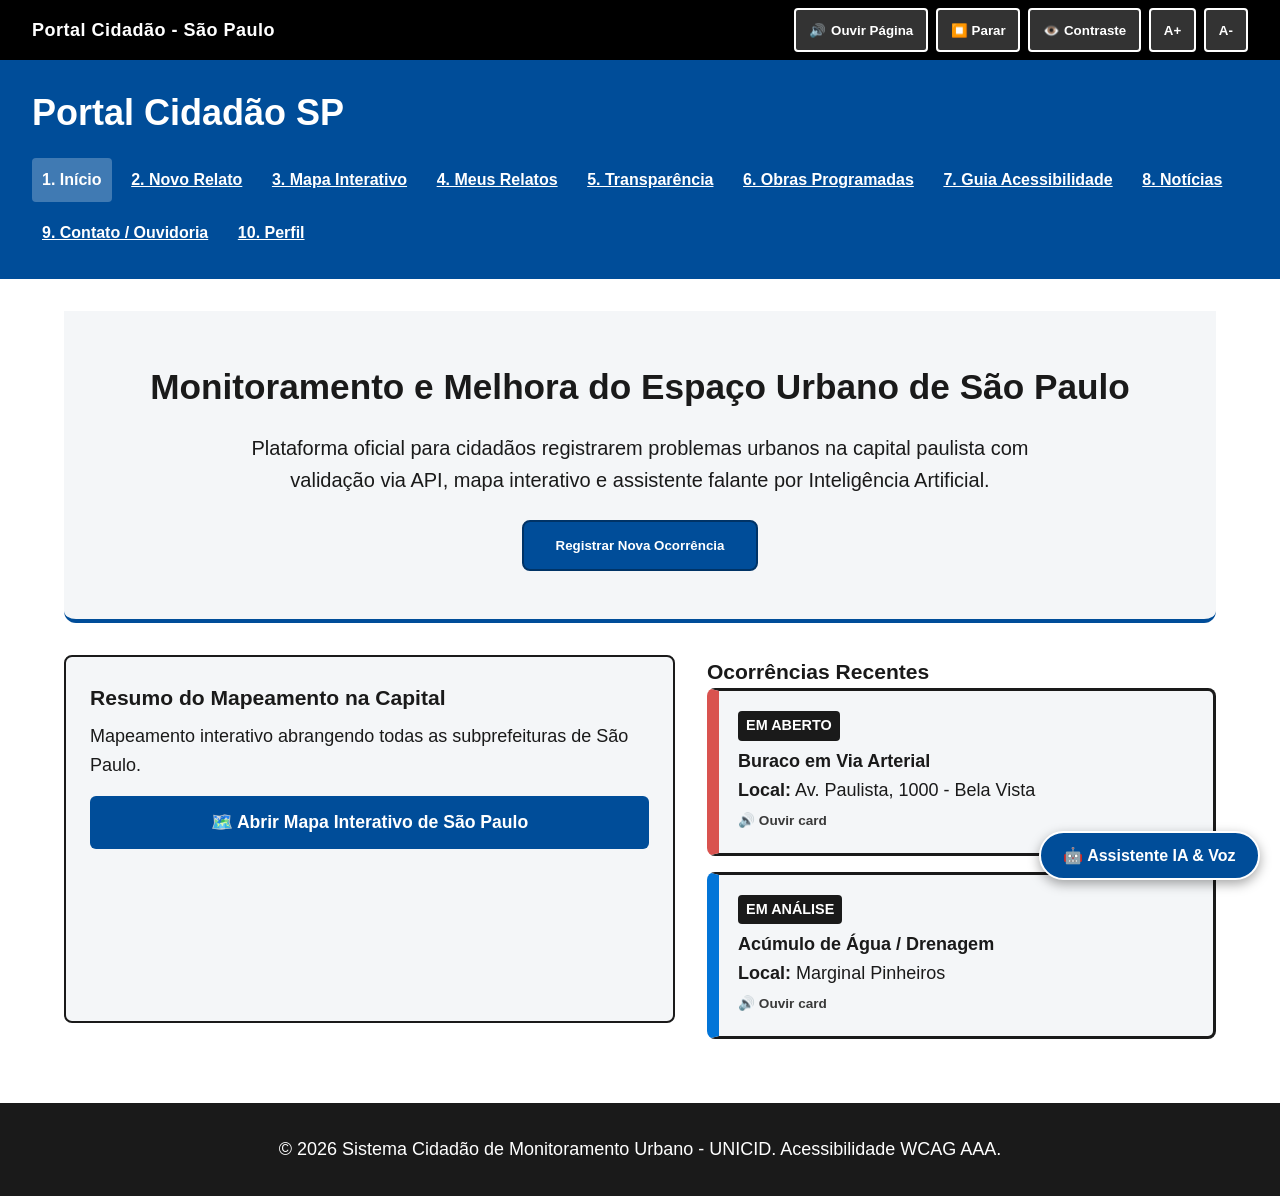
==== commit 6a14da94: "Update index.html" ====
--- a/trabalho terça 3/index.html
+++ b/trabalho terça 3/index.html
@@ -39,6 +39,7 @@
       font-family: var(--font-family);
       font-size: var(--font-base);
       line-height: var(--line-height);
+      transition: background-color 0.3s, color 0.3s;
     }
 
     body.alto-contraste {
@@ -69,14 +70,15 @@
 
     .link-atalho {
       position: absolute;
-      top: -40px;
+      top: -50px;
       left: 10px;
       background: var(--focus-outline);
       color: #000000;
       padding: 8px 16px;
       font-weight: bold;
       z-index: 9999;
-      transition: top 0.2s;
+      transition: top 0.2s ease;
+      border-radius: 4px;
     }
     .link-atalho:focus {
       top: 10px;
@@ -121,6 +123,10 @@
       display: inline-flex;
       align-items: center;
       gap: 0.3rem;
+      transition: background-color 0.2s;
+    }
+    .btn-acessivel:hover {
+      background-color: #555555;
     }
 
     body.alto-contraste .btn-acessivel {
@@ -137,6 +143,7 @@
       justify-content: space-between;
       align-items: center;
       flex-wrap: wrap;
+      gap: 1rem;
     }
 
     body.alto-contraste header.header-principal {
@@ -159,11 +166,12 @@
       font-size: 1rem;
       cursor: pointer;
       font-family: inherit;
-      padding: 4px 8px;
+      padding: 6px 10px;
+      min-height: 44px;
     }
 
     nav button.ativo {
-      background-color: rgba(255, 255, 255, 0.2);
+      background-color: rgba(255, 255, 255, 0.25);
       border-radius: 4px;
       text-decoration: none;
     }
@@ -173,6 +181,12 @@
     }
     .pagina-modulo.ativa {
       display: block;
+      animation: fadeIn 0.3s ease-in-out;
+    }
+
+    @keyframes fadeIn {
+      from { opacity: 0; transform: translateY(4px); }
+      to { opacity: 1; transform: translateY(0); }
     }
 
     /* ==========================================================================
@@ -183,6 +197,7 @@
       padding: 3rem 2rem;
       text-align: center;
       border-bottom: 4px solid var(--primary-color);
+      border-radius: 0 0 12px 12px;
     }
 
     .hero h2 {
@@ -207,6 +222,10 @@
       min-height: 48px;
       border: 2px solid var(--primary-hover);
       cursor: pointer;
+      transition: background-color 0.2s;
+    }
+    .btn-cta:hover {
+      background-color: var(--primary-hover);
     }
 
     body.alto-contraste .btn-cta {
@@ -267,6 +286,8 @@
       background: none;
       border: none;
       padding: 0;
+      min-width: 32px;
+      min-height: 32px;
     }
 
     .pino-bolinha {
@@ -275,7 +296,7 @@
       border-radius: 50%;
       border: 2px solid #ffffff;
       box-shadow: 0 2px 6px rgba(0,0,0,0.5);
-      display: block;
+      display: inline-block;
     }
 
     .pino-bolinha.buraco { background-color: var(--cor-buraco); }
@@ -285,10 +306,10 @@
 
     .pino-pulso {
       position: absolute;
-      top: -7px;
-      left: -7px;
-      width: 36px;
-      height: 36px;
+      top: -3px;
+      left: -3px;
+      width: 32px;
+      height: 32px;
       border-radius: 50%;
       border: 3px solid var(--cor-buraco);
       animation: animacaoPulso 1.5s infinite ease-out;
@@ -296,14 +317,8 @@
     }
 
     @keyframes animacaoPulso {
-      0% {
-        transform: scale(0.4);
-        opacity: 1;
-      }
-      100% {
-        transform: scale(1.7);
-        opacity: 0;
-      }
+      0% { transform: scale(0.4); opacity: 1; }
+      100% { transform: scale(1.7); opacity: 0; }
     }
 
     .popup-info-sp {
@@ -393,6 +408,10 @@
       border-radius: 6px;
       cursor: pointer;
       min-height: 48px;
+      transition: background-color 0.2s;
+    }
+    .btn-submit:hover {
+      background-color: var(--primary-hover);
     }
 
     body.alto-contraste .btn-submit {
@@ -466,6 +485,7 @@
       display: flex;
       align-items: center;
       gap: 0.5rem;
+      min-height: 48px;
     }
 
     body.alto-contraste .btn-toggle-chat {
@@ -550,6 +570,7 @@
       display: inline-block;
       opacity: 0.85;
       font-weight: bold;
+      color: inherit;
     }
     .btn-falar-msg:hover {
       opacity: 1;
@@ -578,6 +599,7 @@
       padding: 0 1rem;
       font-weight: bold;
       cursor: pointer;
+      min-height: 48px;
     }
 
     body.alto-contraste .chat-input-area button {
@@ -683,7 +705,7 @@
       </div>
     </section>
 
-    <!-- PÁGINA 2: REGISTRAR OCORRÊNCIA (VALIDAÇÃO REAL DE API + AVISO FALANTE) -->
+    <!-- PÁGINA 2: REGISTRAR OCORRÊNCIA -->
     <section id="pag-2" class="pagina-modulo">
       <h2>2. Registrar Nova Ocorrência Urbana</h2>
       <div class="form-container" style="margin-top: 1rem;">
@@ -875,7 +897,7 @@
 
   </main>
 
-  <!-- WIDGET CHATBOT INTERATIVO DE IA AGENT + VOICE SPEAKER + REAL OPENAI API -->
+  <!-- WIDGET CHATBOT INTERATIVO DE IA AGENT + VOICE SPEAKER -->
   <div class="chatbot-widget">
     <button type="button" class="btn-toggle-chat" onclick="toggleChatbot()">
       🤖 Assistente IA &amp; Voz
@@ -1044,7 +1066,7 @@
     }
 
     /* ==========================================================================
-       3. LÓGICA DO AGENTE CHATBOT IA (OPENAI API REAL + FALLBACK NATIVO INTERATIVO)
+       3. LÓGICA DO AGENTE CHATBOT IA (OPENAI API REAL + FALLBACK NATIVO)
        ========================================================================== */
     let apiKeyOpenAI = localStorage.getItem('user_openai_key') || '';
 
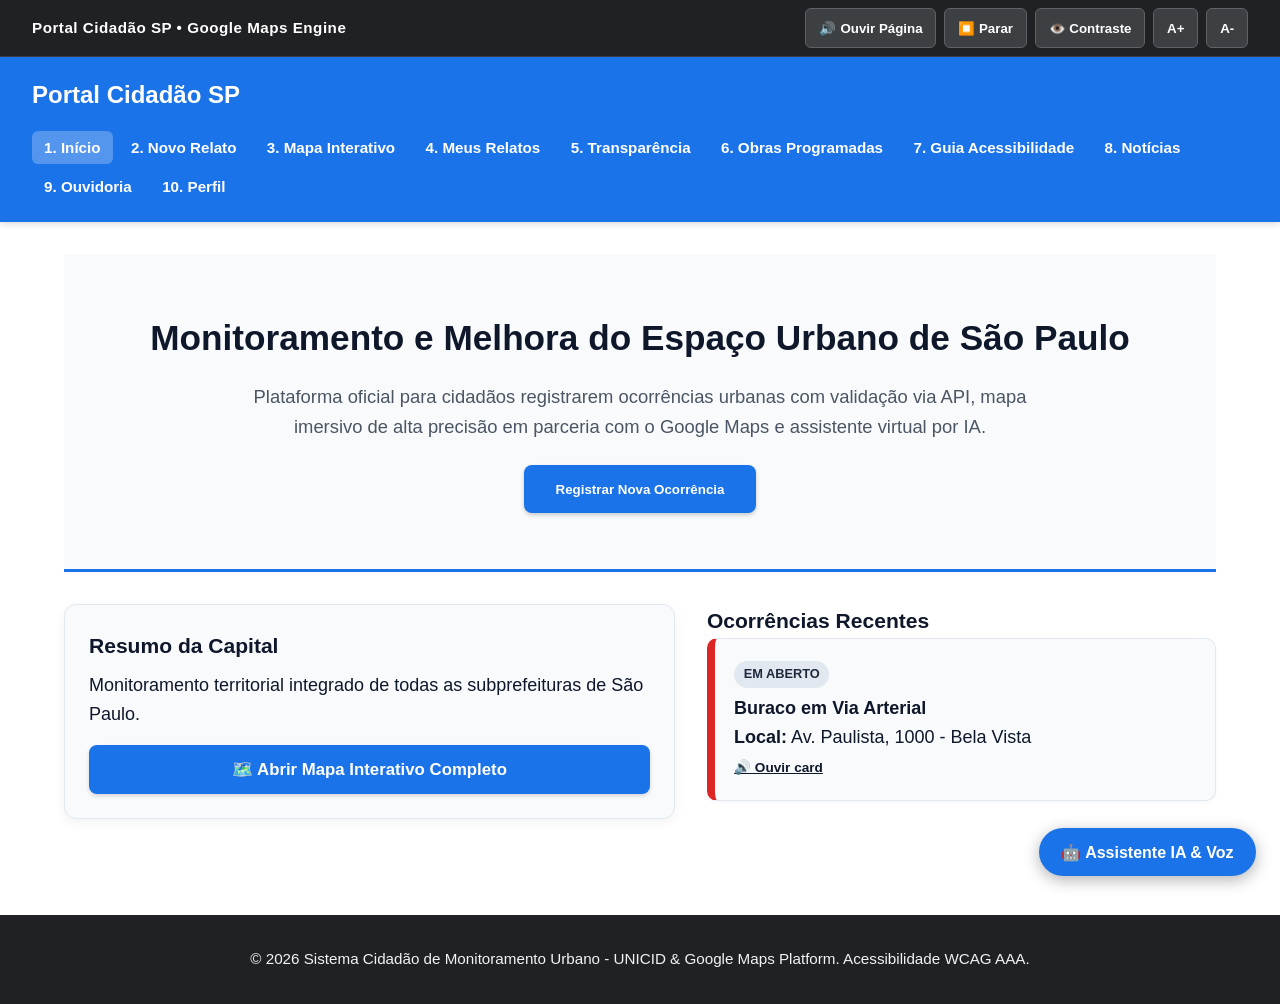
==== commit d5909f6e: "Update index.html" ====
--- a/trabalho terça 3/index.html
+++ b/trabalho terça 3/index.html
@@ -3,26 +3,26 @@
 <head>
   <meta charset="UTF-8">
   <meta name="viewport" content="width=device-width, initial-scale=1.0">
-  <title>Sistema Cidadão - Monitoramento Urbano SP & IA</title>
+  <title>Sistema Cidadão - Monitoramento Urbano SP &amp; Google Maps</title>
 
   <style>
     /* ==========================================================================
-       1. VARIÁVEIS E CONFIGURAÇÕES GERAIS (WCAG Nível AAA)
+       1. VARIÁVEIS E CONFIGURAÇÕES GERAIS (WCAG Nível AAA & Google Maps Design)
        ========================================================================== */
     :root {
       --bg-color: #ffffff;
-      --bg-surface: #f4f6f8;
-      --text-color: #1a1a1a;
-      --primary-color: #004d99;
-      --primary-hover: #003366;
-      --focus-outline: #ffbf47;
-
-      --cor-buraco: #d9534f;
-      --cor-alagamento: #0275d8;
+      --bg-surface: #f8fafc;
+      --text-color: #0f172a;
+      --primary-color: #1a73e8; /* Google Blue */
+      --primary-hover: #1557b0;
+      --focus-outline: #f59e0b;
+
+      --cor-buraco: #dc2626;
+      --cor-alagamento: #2563eb;
       --cor-recape: #d97706;
       --cor-acessibilidade: #7e22ce;
 
-      --font-family: Arial, Helvetica, sans-serif;
+      --font-family: 'Segoe UI', Roboto, Helvetica, Arial, sans-serif;
       --font-base: 1.125rem;
       --line-height: 1.6;
     }
@@ -88,7 +88,7 @@
        2. BARRA DE ACESSIBILIDADE E CABEÇALHO
        ========================================================================== */
     .barra-acessibilidade {
-      background-color: #000000;
+      background-color: #202124;
       color: #ffffff;
       padding: 0.5rem 2rem;
       display: flex;
@@ -96,11 +96,13 @@
       align-items: center;
       flex-wrap: wrap;
       gap: 1rem;
+      border-bottom: 1px solid #3c4043;
     }
 
     .marca-sistema {
-      font-weight: bold;
+      font-weight: 600;
       letter-spacing: 0.5px;
+      font-size: 0.95rem;
     }
 
     .controles-acessibilidade {
@@ -111,22 +113,22 @@
     }
 
     .btn-acessivel {
-      background-color: #333333;
+      background-color: #3c4043;
       color: #ffffff;
-      border: 2px solid #ffffff;
+      border: 1px solid #5f6368;
       padding: 0.4rem 0.8rem;
-      min-height: 44px;
-      min-width: 44px;
-      font-weight: bold;
+      min-height: 40px;
+      min-width: 40px;
+      font-weight: 600;
       cursor: pointer;
-      border-radius: 4px;
+      border-radius: 6px;
       display: inline-flex;
       align-items: center;
       gap: 0.3rem;
       transition: background-color 0.2s;
     }
     .btn-acessivel:hover {
-      background-color: #555555;
+      background-color: #5f6368;
     }
 
     body.alto-contraste .btn-acessivel {
@@ -138,22 +140,29 @@
     header.header-principal {
       background-color: var(--primary-color);
       color: #ffffff;
-      padding: 1.5rem 2rem;
+      padding: 1.2rem 2rem;
       display: flex;
       justify-content: space-between;
       align-items: center;
       flex-wrap: wrap;
       gap: 1rem;
+      box-shadow: 0 2px 6px rgba(0,0,0,0.15);
     }
 
     body.alto-contraste header.header-principal {
       color: #000000;
+      background-color: #ffff00;
+    }
+
+    header.header-principal h1 {
+      font-size: 1.5rem;
+      font-weight: 600;
     }
 
     nav ul {
       display: flex;
       list-style: none;
-      gap: 0.6rem;
+      gap: 0.4rem;
       flex-wrap: wrap;
     }
 
@@ -161,19 +170,21 @@
       background: none;
       border: none;
       color: inherit;
-      text-decoration: underline;
-      font-weight: bold;
-      font-size: 1rem;
+      font-weight: 600;
+      font-size: 0.95rem;
       cursor: pointer;
       font-family: inherit;
-      padding: 6px 10px;
-      min-height: 44px;
+      padding: 8px 12px;
+      border-radius: 6px;
+      transition: background-color 0.2s;
+    }
+    nav button:hover {
+      background-color: rgba(255, 255, 255, 0.15);
     }
 
     nav button.ativo {
       background-color: rgba(255, 255, 255, 0.25);
-      border-radius: 4px;
-      text-decoration: none;
+      border-radius: 6px;
     }
 
     .pagina-modulo {
@@ -181,7 +192,7 @@
     }
     .pagina-modulo.ativa {
       display: block;
-      animation: fadeIn 0.3s ease-in-out;
+      animation: fadeIn 0.25s ease-in-out;
     }
 
     @keyframes fadeIn {
@@ -194,34 +205,39 @@
        ========================================================================== */
     .hero {
       background-color: var(--bg-surface);
-      padding: 3rem 2rem;
+      padding: 3.5rem 2rem;
       text-align: center;
-      border-bottom: 4px solid var(--primary-color);
-      border-radius: 0 0 12px 12px;
+      border-bottom: 3px solid var(--primary-color);
     }
 
     .hero h2 {
       font-size: 2.2rem;
       margin-bottom: 1rem;
+      font-weight: 700;
     }
 
     .hero p {
       max-width: 800px;
       margin: 0 auto 1.5rem auto;
-      font-size: 1.25rem;
+      font-size: 1.15rem;
+      color: #4b5563;
+    }
+    body.alto-contraste .hero p {
+      color: #e5e7eb;
     }
 
     .btn-cta {
       display: inline-block;
       background-color: var(--primary-color);
       color: #ffffff;
-      padding: 1rem 2rem;
+      padding: 0.9rem 2rem;
       text-decoration: none;
       font-weight: bold;
       border-radius: 8px;
       min-height: 48px;
-      border: 2px solid var(--primary-hover);
+      border: none;
       cursor: pointer;
+      box-shadow: 0 2px 4px rgba(0,0,0,0.2);
       transition: background-color 0.2s;
     }
     .btn-cta:hover {
@@ -230,10 +246,11 @@
 
     body.alto-contraste .btn-cta {
       color: #000000;
+      background-color: #ffff00;
     }
 
     /* ==========================================================================
-       4. CONTEÚDO PRINCIPAL & MAPA INTERATIVO SP
+       4. MAPA INTERATIVO EXPANDIDO (ESTILO GOOGLE MAPS LIMPO)
        ========================================================================== */
     main {
       max-width: 1200px;
@@ -255,27 +272,110 @@
 
     .mapa-box {
       background-color: var(--bg-surface);
-      border: 2px solid var(--text-color);
-      border-radius: 8px;
+      border: 1px solid #e2e8f0;
+      border-radius: 12px;
       padding: 1.5rem;
       margin-bottom: 2rem;
-    }
-
-    .mapa-container-sp {
+      box-shadow: 0 4px 12px rgba(0,0,0,0.05);
+    }
+
+    .google-maps-header-badge {
+      display: flex;
+      align-items: center;
+      justify-content: space-between;
+      flex-wrap: wrap;
+      gap: 1rem;
+      margin-bottom: 1rem;
+      padding-bottom: 0.8rem;
+      border-bottom: 2px solid #e5e7eb;
+    }
+
+    .google-logo-tag {
+      display: inline-flex;
+      align-items: center;
+      gap: 0.5rem;
+      font-weight: 700;
+      font-size: 1rem;
+      color: #1a73e8;
+    }
+
+    .mapa-toolbar {
+      display: flex;
+      gap: 0.6rem;
+      margin-bottom: 1rem;
+      flex-wrap: wrap;
+    }
+
+    .mapa-toolbar input {
+      flex: 1;
+      min-width: 220px;
+      padding: 0.7rem 1rem;
+      border: 1px solid #cbd5e1;
+      border-radius: 8px;
+      background-color: var(--bg-color);
+      color: var(--text-color);
+      font-size: 0.95rem;
+      box-shadow: 0 1px 2px rgba(0,0,0,0.05);
+    }
+
+    /* Container do Mapa */
+    .google-maps-container {
       position: relative;
       width: 100%;
-      height: 420px;
-      background-color: #cbd5e1;
-      border: 2px solid var(--text-color);
-      border-radius: 8px;
-      margin-top: 1rem;
+      height: 700px; /* Mapa ainda maior e mais detalhado */
+      background-color: #f8f9fa;
+      border-radius: 10px;
       overflow: hidden;
+      border: 2px solid #cbd5e1;
+      box-shadow: inset 0 2px 8px rgba(0,0,0,0.1);
       cursor: crosshair;
     }
 
-    .mapa-svg-sp {
+    body.alto-contraste .google-maps-container {
+      background-color: #111111;
+      border-color: #ffff00;
+    }
+
+    .mapa-svg-canvas {
       width: 100%;
       height: 100%;
+    }
+
+    /* Controles Flutuantes do Mapa */
+    .mapa-controles-flutuantes {
+      position: absolute;
+      top: 16px;
+      right: 16px;
+      display: flex;
+      flex-direction: column;
+      gap: 6px;
+      z-index: 25;
+    }
+
+    .btn-mapa-layer {
+      background: #ffffff;
+      color: #202124;
+      border: 1px solid #dadce0;
+      width: 44px;
+      height: 44px;
+      border-radius: 8px;
+      font-weight: bold;
+      font-size: 1.2rem;
+      cursor: pointer;
+      box-shadow: 0 2px 6px rgba(0,0,0,0.2);
+      display: flex;
+      align-items: center;
+      justify-content: center;
+      transition: background 0.2s;
+    }
+    .btn-mapa-layer:hover {
+      background: #f1f3f4;
+    }
+
+    body.alto-contraste .btn-mapa-layer {
+      background: #000000;
+      color: #ffff00;
+      border-color: #ffff00;
     }
 
     .pino-sp {
@@ -286,16 +386,16 @@
       background: none;
       border: none;
       padding: 0;
-      min-width: 32px;
-      min-height: 32px;
+      min-width: 36px;
+      min-height: 36px;
     }
 
     .pino-bolinha {
-      width: 22px;
-      height: 22px;
+      width: 24px;
+      height: 24px;
       border-radius: 50%;
-      border: 2px solid #ffffff;
-      box-shadow: 0 2px 6px rgba(0,0,0,0.5);
+      border: 3px solid #ffffff;
+      box-shadow: 0 3px 8px rgba(0,0,0,0.5);
       display: inline-block;
     }
 
@@ -306,8 +406,8 @@
 
     .pino-pulso {
       position: absolute;
-      top: -3px;
-      left: -3px;
+      top: -4px;
+      left: -4px;
       width: 32px;
       height: 32px;
       border-radius: 50%;
@@ -318,34 +418,41 @@
 
     @keyframes animacaoPulso {
       0% { transform: scale(0.4); opacity: 1; }
-      100% { transform: scale(1.7); opacity: 0; }
-    }
-
-    .popup-info-sp {
+      100% { transform: scale(1.9); opacity: 0; }
+    }
+
+    .popup-info-google {
       position: absolute;
-      bottom: 12px;
-      left: 12px;
-      right: 12px;
-      background: var(--bg-surface);
-      border: 2px solid var(--text-color);
-      padding: 0.9rem 1.2rem;
-      border-radius: 6px;
-      box-shadow: 0 4px 10px rgba(0,0,0,0.25);
-      font-size: 0.95rem;
-      z-index: 20;
+      bottom: 20px;
+      left: 20px;
+      right: 20px;
+      background: #ffffff;
+      border: 1px solid #dadce0;
+      padding: 1rem 1.2rem;
+      border-radius: 12px;
+      box-shadow: 0 4px 20px rgba(0,0,0,0.25);
+      font-size: 1rem;
+      z-index: 30;
       display: flex;
       justify-content: space-between;
       align-items: center;
       gap: 1rem;
     }
 
+    body.alto-contraste .popup-info-google {
+      background: #000000;
+      border-color: #ffff00;
+      color: #ffff00;
+    }
+
     .card-problema {
-      border: 3px solid var(--text-color);
-      border-left-width: 12px;
-      border-radius: 8px;
+      border: 1px solid #e2e8f0;
+      border-left-width: 8px;
+      border-radius: 10px;
       padding: 1.2rem;
       margin-bottom: 1rem;
       background-color: var(--bg-surface);
+      box-shadow: 0 2px 4px rgba(0,0,0,0.03);
     }
 
     .card-problema.buraco { border-left-color: var(--cor-buraco); }
@@ -355,24 +462,25 @@
 
     .tag-status {
       display: inline-block;
-      padding: 0.2rem 0.5rem;
-      font-size: 0.9rem;
-      font-weight: bold;
+      padding: 0.2rem 0.6rem;
+      font-size: 0.8rem;
+      font-weight: 700;
       text-transform: uppercase;
-      background-color: var(--text-color);
-      color: var(--bg-color);
-      border-radius: 4px;
+      background-color: #e2e8f0;
+      color: #1e293b;
+      border-radius: 20px;
       margin-bottom: 0.4rem;
     }
 
     /* ==========================================================================
-       5. FORMULÁRIO DE REGISTRO E CAIXA DE VALIDAÇÃO DA API
+       5. FORMULÁRIO E TABELA DE RELATOS
        ========================================================================== */
     .form-container {
       background-color: var(--bg-surface);
-      border: 2px solid var(--text-color);
-      padding: 2rem;
-      border-radius: 8px;
+      border: 1px solid #e2e8f0;
+      padding: 2.5rem;
+      border-radius: 12px;
+      box-shadow: 0 4px 12px rgba(0,0,0,0.05);
     }
 
     .campo-form {
@@ -381,7 +489,7 @@
 
     .campo-form label {
       display: block;
-      font-weight: bold;
+      font-weight: 600;
       margin-bottom: 0.4rem;
     }
 
@@ -391,8 +499,8 @@
       width: 100%;
       padding: 0.8rem;
       font-size: 1rem;
-      border: 2px solid #555555;
-      border-radius: 4px;
+      border: 1px solid #cbd5e1;
+      border-radius: 8px;
       background-color: var(--bg-color);
       color: var(--text-color);
     }
@@ -401,13 +509,14 @@
       width: 100%;
       background-color: var(--primary-color);
       color: #ffffff;
-      padding: 1rem;
-      font-size: 1.1rem;
-      font-weight: bold;
+      padding: 0.9rem;
+      font-size: 1.05rem;
+      font-weight: 600;
       border: none;
-      border-radius: 6px;
+      border-radius: 8px;
       cursor: pointer;
       min-height: 48px;
+      box-shadow: 0 2px 4px rgba(0,0,0,0.15);
       transition: background-color 0.2s;
     }
     .btn-submit:hover {
@@ -416,91 +525,89 @@
 
     body.alto-contraste .btn-submit {
       color: #000000;
+      background-color: #ffff00;
     }
 
     .status-api-box {
       margin-top: 1rem;
       padding: 1rem;
-      border-radius: 6px;
-      font-weight: bold;
+      border-radius: 8px;
+      font-weight: 600;
       display: none;
     }
-    .status-api-box.sucesso {
-      background-color: #d1fae5;
-      color: #065f46;
-      border: 2px solid #10b981;
-    }
-    .status-api-box.erro {
-      background-color: #fee2e2;
-      color: #991b1b;
-      border: 2px solid #ef4444;
-    }
-    .status-api-box.carregando {
-      background-color: #e0f2fe;
-      color: #075985;
-      border: 2px solid #0284c7;
-    }
+    .status-api-box.sucesso { background-color: #d1fae5; color: #065f46; border: 1px solid #10b981; }
+    .status-api-box.erro { background-color: #fee2e2; color: #991b1b; border: 1px solid #ef4444; }
+    .status-api-box.carregando { background-color: #e0f2fe; color: #075985; border: 1px solid #0284c7; }
 
     .tabela-dados {
       width: 100%;
       border-collapse: collapse;
       margin-top: 1rem;
+      border-radius: 8px;
+      overflow: hidden;
+      border: 1px solid #cbd5e1;
     }
 
     .tabela-dados th, .tabela-dados td {
-      border: 2px solid var(--text-color);
-      padding: 0.75rem;
+      border: 1px solid #e2e8f0;
+      padding: 0.85rem;
       text-align: left;
     }
 
     .tabela-dados th {
       background-color: var(--primary-color);
       color: #ffffff;
+      font-weight: 600;
     }
 
     body.alto-contraste .tabela-dados th {
       color: #000000;
+      background-color: #ffff00;
     }
 
     /* ==========================================================================
-       6. CHATBOT INTERATIVO DE ASSISTÊNCIA VIRTUAL (IA AGENT COM VOZ FALANTE)
+       6. CHATBOT WIDGET COM VOZ E IA AGENT
        ========================================================================== */
     .chatbot-widget {
       position: fixed;
-      bottom: 20px;
-      right: 20px;
+      bottom: 24px;
+      right: 24px;
       z-index: 10000;
     }
 
     .btn-toggle-chat {
       background-color: var(--primary-color);
       color: #ffffff;
-      border: 2px solid #ffffff;
+      border: none;
       border-radius: 50px;
       padding: 0.8rem 1.4rem;
-      font-weight: bold;
+      font-weight: 600;
       font-size: 1rem;
       cursor: pointer;
-      box-shadow: 0 4px 12px rgba(0,0,0,0.35);
+      box-shadow: 0 4px 16px rgba(0,0,0,0.3);
       display: flex;
       align-items: center;
       gap: 0.5rem;
       min-height: 48px;
+      transition: transform 0.2s;
+    }
+    .btn-toggle-chat:hover {
+      transform: scale(1.03);
     }
 
     body.alto-contraste .btn-toggle-chat {
       color: #000000;
-      border-color: #000000;
+      background-color: #ffff00;
     }
 
     .chat-box {
       display: none;
-      width: 360px;
-      height: 500px;
+      width: 380px;
+      height: 520px;
       background-color: var(--bg-surface);
-      border: 3px solid var(--text-color);
-      border-radius: 12px;
-      box-shadow: 0 8px 24px rgba(0,0,0,0.3);
+      border: 1px solid #cbd5e1;
+      border-radius: 14px;
+      box-shadow: 0 10px 30px rgba(0,0,0,0.25);
       flex-direction: column;
       position: absolute;
       bottom: 65px;
@@ -515,8 +622,8 @@
     .chat-header {
       background-color: var(--primary-color);
       color: #ffffff;
-      padding: 0.8rem 1rem;
-      font-weight: bold;
+      padding: 1rem;
+      font-weight: 600;
       display: flex;
       justify-content: space-between;
       align-items: center;
@@ -524,6 +631,7 @@
 
     body.alto-contraste .chat-header {
       color: #000000;
+      background-color: #ffff00;
     }
 
     .chat-messages {
@@ -537,8 +645,8 @@
     }
 
     .mensagem-chat {
-      padding: 0.6rem 0.9rem;
-      border-radius: 8px;
+      padding: 0.7rem 1rem;
+      border-radius: 10px;
       max-width: 85%;
       line-height: 1.4;
       position: relative;
@@ -566,27 +674,23 @@
       border: none;
       cursor: pointer;
       font-size: 0.85rem;
-      margin-top: 0.3rem;
+      margin-top: 0.4rem;
       display: inline-block;
-      opacity: 0.85;
-      font-weight: bold;
+      font-weight: 600;
       color: inherit;
-    }
-    .btn-falar-msg:hover {
-      opacity: 1;
       text-decoration: underline;
     }
 
     .chat-input-area {
       display: flex;
-      border-top: 2px solid var(--text-color);
+      border-top: 1px solid #cbd5e1;
       background-color: var(--bg-color);
     }
 
     .chat-input-area input {
       flex: 1;
       border: none;
-      padding: 0.8rem;
+      padding: 0.9rem;
       font-size: 0.95rem;
       background: transparent;
       color: var(--text-color);
@@ -596,62 +700,56 @@
       background-color: var(--primary-color);
       color: #ffffff;
       border: none;
-      padding: 0 1rem;
-      font-weight: bold;
+      padding: 0 1.2rem;
+      font-weight: 600;
       cursor: pointer;
-      min-height: 48px;
     }
 
     body.alto-contraste .chat-input-area button {
       color: #000000;
+      background-color: #ffff00;
     }
 
     .config-key-panel {
       display: none;
       background: var(--bg-color);
       padding: 0.8rem;
-      border-bottom: 2px solid var(--text-color);
+      border-bottom: 1px solid #cbd5e1;
       font-size: 0.85rem;
     }
 
-    /* ==========================================================================
-       7. RODAPÉ
-       ========================================================================== */
     footer {
-      background-color: var(--text-color);
-      color: var(--bg-color);
+      background-color: #202124;
+      color: #f1f3f4;
       text-align: center;
       padding: 2rem;
-      margin-top: 3rem;
+      margin-top: 4rem;
+      font-size: 0.95rem;
     }
   </style>
 </head>
 <body>
 
-  <!-- Atalho para Teclado -->
+  <!-- Atalho de Teclado -->
   <a href="#conteudo-principal" class="link-atalho">Ir para o conteúdo principal</a>
 
-  <!-- BARRA DE ACESSIBILIDADE E AVISO FALANTE GLOBAL -->
+  <!-- BARRA DE ACESSIBILIDADE E SINTETIZADOR DE VOZ GLOBAL -->
   <div class="barra-acessibilidade" role="region" aria-label="Barra de Acessibilidade">
-    <span class="marca-sistema">Portal Cidadão - São Paulo</span>
-    
+    <span class="marca-sistema">Portal Cidadão SP &bull; Google Maps Engine</span>
     <div class="controles-acessibilidade">
-      <!-- Módulo Aviso Falante Global -->
       <button type="button" class="btn-acessivel" onclick="falarTextoPagina()" title="Ouvir conteúdo da página atual">
         🔊 <span id="txt-btn-falante">Ouvir Página</span>
       </button>
-      <button type="button" class="btn-acessivel" onclick="pararVoz()" title="Parar leitura de voz">
+      <button type="button" class="btn-acessivel" onclick="pararVoz()" title="Parar locução">
         ⏹️ Parar
       </button>
-
-      <!-- Acessibilidade Visual -->
       <button type="button" class="btn-acessivel" onclick="toggleAltoContraste()">👁️ Contraste</button>
       <button type="button" class="btn-acessivel" onclick="alterarFonte(1)" aria-label="Aumentar Fonte">A+</button>
       <button type="button" class="btn-acessivel" onclick="alterarFonte(-1)" aria-label="Diminuir Fonte">A-</button>
     </div>
   </div>
 
-  <!-- CABEÇALHO COM NAVEGAÇÃO INTERATIVA ENTRE AS 10 PÁGINAS -->
+  <!-- CABEÇALHO COM AS 10 PÁGINAS MODULARES -->
   <header class="header-principal">
     <h1>Portal Cidadão SP</h1>
     <nav aria-label="Navegação Principal">
@@ -664,7 +762,7 @@
         <li><button type="button" id="nav-pag-6" onclick="navegarPara('pag-6')">6. Obras Programadas</button></li>
         <li><button type="button" id="nav-pag-7" onclick="navegarPara('pag-7')">7. Guia Acessibilidade</button></li>
         <li><button type="button" id="nav-pag-8" onclick="navegarPara('pag-8')">8. Notícias</button></li>
-        <li><button type="button" id="nav-pag-9" onclick="navegarPara('pag-9')">9. Contato / Ouvidoria</button></li>
+        <li><button type="button" id="nav-pag-9" onclick="navegarPara('pag-9')">9. Ouvidoria</button></li>
         <li><button type="button" id="nav-pag-10" onclick="navegarPara('pag-10')">10. Perfil</button></li>
       </ul>
     </nav>
@@ -676,15 +774,15 @@
     <section id="pag-1" class="pagina-modulo ativa">
       <div class="hero">
         <h2>Monitoramento e Melhora do Espaço Urbano de São Paulo</h2>
-        <p>Plataforma oficial para cidadãos registrarem problemas urbanos na capital paulista com validação via API, mapa interativo e assistente falante por Inteligência Artificial.</p>
+        <p>Plataforma oficial para cidadãos registrarem ocorrências urbanas com validação via API, mapa imersivo de alta precisão em parceria com o Google Maps e assistente virtual por IA.</p>
         <button type="button" class="btn-cta" onclick="navegarPara('pag-2')">Registrar Nova Ocorrência</button>
       </div>
 
       <div class="grid-home" style="margin-top: 2rem;">
         <div class="mapa-box">
-          <h3>Resumo do Mapeamento na Capital</h3>
-          <p style="margin-top:0.5rem; margin-bottom: 1rem;">Mapeamento interativo abrangendo todas as subprefeituras de São Paulo.</p>
-          <button type="button" class="btn-submit" onclick="navegarPara('pag-3')">🗺️ Abrir Mapa Interativo de São Paulo</button>
+          <h3>Resumo da Capital</h3>
+          <p style="margin-top:0.5rem; margin-bottom: 1rem;">Monitoramento territorial integrado de todas as subprefeituras de São Paulo.</p>
+          <button type="button" class="btn-submit" onclick="navegarPara('pag-3')">🗺️ Abrir Mapa Interativo Completo</button>
         </div>
 
         <div>
@@ -693,23 +791,16 @@
             <span class="tag-status">Em Aberto</span>
             <h4>Buraco em Via Arterial</h4>
             <p><strong>Local:</strong> Av. Paulista, 1000 - Bela Vista</p>
-            <button type="button" class="btn-falar-msg" onclick="falarTexto('Buraco em Via Arterial na Avenida Paulista número 1000, Bela Vista. Status: Em Aberto.')">🔊 Ouvir card</button>
-          </div>
-          <div class="card-problema alagamento">
-            <span class="tag-status">Em Análise</span>
-            <h4>Acúmulo de Água / Drenagem</h4>
-            <p><strong>Local:</strong> Marginal Pinheiros</p>
-            <button type="button" class="btn-falar-msg" onclick="falarTexto('Acúmulo de água na Marginal Pinheiros. Status: Em Análise.')">🔊 Ouvir card</button>
+            <button type="button" class="btn-falar-msg" onclick="falarTexto('Buraco na Avenida Paulista número 1000, Bela Vista. Status: Em Aberto.')">🔊 Ouvir card</button>
           </div>
         </div>
       </div>
     </section>
 
-    <!-- PÁGINA 2: REGISTRAR OCORRÊNCIA -->
+    <!-- PÁGINA 2: NOVO RELATO -->
     <section id="pag-2" class="pagina-modulo">
       <h2>2. Registrar Nova Ocorrência Urbana</h2>
       <div class="form-container" style="margin-top: 1rem;">
-        
         <form id="form-ocorrencia" onsubmit="validarEEnviarAPI(event)">
           <div class="campo-form">
             <label for="tipo-problema">Tipo de Ocorrência (*):</label>
@@ -748,56 +839,92 @@
         </form>
 
         <div id="status-api" class="status-api-box"></div>
-
       </div>
     </section>
 
-    <!-- PÁGINA 3: MAPA INTERATIVO SP -->
+    <!-- PÁGINA 3: MAPA INTERATIVO EXPANDIDO (ESTILO GOOGLE MAPS - TEXTOS EM CAMADA SUPERIOR) -->
     <section id="pag-3" class="pagina-modulo">
-      <h2>3. Mapa Interativo Geral da Capital (São Paulo)</h2>
+      <h2>3. Mapa Interativo Expandido (Google Maps Architecture)</h2>
       <div class="mapa-box" style="margin-top: 1rem;">
-        <p>Clique em qualquer pino ou <strong>clique direto sobre o mapa</strong> para registrar um novo ponto dinâmico de alerta:</p>
-
-        <div class="mapa-container-sp" id="area-mapa-sp" onclick="criarPinoNoClique(event)">
-          <svg class="mapa-svg-sp" viewBox="0 0 1000 500" preserveAspectRatio="none">
-            <!-- Rios Tietê e Pinheiros -->
-            <path d="M 0 80 Q 300 120 600 60 T 1000 100" stroke="#93c5fd" stroke-width="26" fill="none" />
-            <path d="M 250 110 Q 220 300 180 500" stroke="#93c5fd" stroke-width="22" fill="none" />
+        
+        <div class="google-maps-header-badge">
+          <div class="google-logo-tag">
+            <span>📍 Google Maps Platform &bull; São Paulo Engine</span>
+          </div>
+          <span style="font-size: 0.9rem; color: #5f6368;">Zoom ativo: 100% &bull; Camada de Ocorrências</span>
+        </div>
+
+        <div class="mapa-toolbar">
+          <input type="text" id="busca-mapa-sp" placeholder="Pesquisar endereço, via ou subprefeitura em São Paulo..." onkeyup="filtrarMapaInput(event)">
+          <button type="button" class="btn-submit" onclick="simularNovoPinoSP()" style="width: auto; padding: 0.6rem 1.4rem; font-size: 0.95rem;">
+            📍 Adicionar Alerta GPS
+          </button>
+        </div>
+
+        <div class="google-maps-container" id="area-mapa-sp" onclick="criarPinoNoClique(event)">
+          <!-- Controles Flutuantes -->
+          <div class="mapa-controles-flutuantes">
+            <button type="button" class="btn-mapa-layer" onclick="event.stopPropagation(); zoomMapa(1.1);" title="Aproximar Zoom">+</button>
+            <button type="button" class="btn-mapa-layer" onclick="event.stopPropagation(); zoomMapa(0.9);" title="Afastar Zoom">-</button>
+            <button type="button" class="btn-mapa-layer" onclick="event.stopPropagation(); centralizarMapaSP();" title="Centralizar em São Paulo">🎯</button>
+          </div>
+
+          <svg class="mapa-svg-canvas" viewBox="0 0 1400 700" preserveAspectRatio="none" id="svg-canvas-map">
+            <!-- 1. CAMADA INFERIOR: Grid e Fundo de Ruas Secundárias -->
+            <defs>
+              <pattern id="grid-google" width="55" height="55" patternUnits="userSpaceOnUse">
+                <path d="M 55 0 L 0 0 0 55" fill="none" stroke="#e2e8f0" stroke-width="1.2"/>
+              </pattern>
+            </defs>
+            <rect width="1400" height="700" fill="url(#grid-google)" />
+
+            <!-- Rios de São Paulo -->
+            <path d="M 0 140 Q 450 180 900 90 T 1400 160" stroke="#93c5fd" stroke-width="32" fill="none" opacity="0.9" />
             
-            <!-- Vias Principais -->
-            <path d="M 400 280 L 580 240" stroke="#ffffff" stroke-width="14" fill="none" />
-            <text x="440" y="260" font-size="12" fill="#000000" font-weight="bold">Av. Paulista</text>
-
-            <path d="M 500 250 L 980 200" stroke="#ffffff" stroke-width="12" fill="none" />
-            <text x="700" y="210" font-size="11" fill="#475569" font-weight="bold">Radial Leste</text>
+            <path d="M 380 160 Q 330 420 260 700" stroke="#93c5fd" stroke-width="30" fill="none" opacity="0.9" />
+            
+            <!-- Vias Principais (Traçado base) -->
+            <path d="M 520 380 L 820 310" stroke="#ffffff" stroke-width="22" fill="none" />
+            <path d="M 680 340 L 1350 260" stroke="#ffffff" stroke-width="20" fill="none" />
+            <path d="M 400 500 L 980 210" stroke="#ffffff" stroke-width="20" fill="none" />
+
+            <!-- 2. CAMADA SUPERIOR EXCLUSIVA PARA TEXTOS (GARANTE NENHUMA LINHA POR CIMA) -->
+            <text x="600" y="115" font-size="15" fill="#1d4ed8" font-weight="bold" letter-spacing="0.5">Rio Tietê</text>
+            <text x="270" y="375" font-size="15" fill="#1d4ed8" font-weight="bold" transform="rotate(-45 270 375)" letter-spacing="0.5">Rio Pinheiros</text>
+            
+            <text x="610" y="338" font-size="15" fill="#0f172a" font-weight="bold" letter-spacing="0.5">Avenida Paulista</text>
+            <text x="940" y="288" font-size="14" fill="#334155" font-weight="bold" letter-spacing="0.5">Radial Leste</text>
+            <text x="670" y="228" font-size="14" fill="#334155" font-weight="bold" letter-spacing="0.5">Av. 23 de Maio</text>
           </svg>
 
-          <!-- Pinos Iniciais -->
-          <button type="button" class="pino-sp" style="top: 50%; left: 48%;" onclick="mostrarInfoSP('Buraco no Asfalto', 'Av. Paulista, 1000 - Bela Vista', 'Em Aberto', event)">
+          <!-- Pinos Georeferenciados -->
+          <button type="button" class="pino-sp" style="top: 52%; left: 55%;" onclick="mostrarInfoSP('Buraco no Asfalto', 'Av. Paulista, 1000 - Bela Vista', 'Em Aberto', event)">
             <span class="pino-pulso"></span>
             <span class="pino-bolinha buraco"></span>
             <span class="sr-only">Alerta de Buraco na Av. Paulista</span>
           </button>
 
-          <button type="button" class="pino-sp" style="top: 60%; left: 23%;" onclick="mostrarInfoSP('Ponto de Alagamento', 'Marginal Pinheiros x Ponte Cidade Jardim', 'Em Análise', event)">
+          <button type="button" class="pino-sp" style="top: 68%; left: 30%;" onclick="mostrarInfoSP('Ponto de Alagamento', 'Marginal Pinheiros x Ponte Cidade Jardim', 'Em Análise', event)">
             <span class="pino-bolinha alagamento"></span>
             <span class="sr-only">Alerta de Alagamento na Marginal Pinheiros</span>
           </button>
 
-          <button type="button" class="pino-sp" style="top: 45%; left: 75%;" onclick="mostrarInfoSP('Recapeamento Asfáltico', 'Radial Leste - Itaquera', 'Programado', event)">
+          <button type="button" class="pino-sp" style="top: 42%; left: 82%;" onclick="mostrarInfoSP('Recapeamento Asfáltico', 'Radial Leste - Itaquera', 'Programado', event)">
             <span class="pino-bolinha recape"></span>
             <span class="sr-only">Recapeamento na Radial Leste</span>
           </button>
 
-          <div class="popup-info-sp" id="popup-detalhes-sp">
-            <span id="txt-popup-info">Clique em qualquer pino ou local do mapa para ver os dados da ocorrência.</span>
+          <button type="button" class="pino-sp" style="top: 36%; left: 60%;" onclick="mostrarInfoSP('Calçada Danificada (Acessibilidade)', 'Rua Augusta - Consolação', 'Em Atendimento', event)">
+            <span class="pino-bolinha acessibilidade"></span>
+            <span class="sr-only">Acessibilidade na Rua Augusta</span>
+          </button>
+
+          <div class="popup-info-google" id="popup-detalhes-sp">
+            <span id="txt-popup-info">Clique em qualquer pino ou área do mapa para inspecionar os detalhes urbanos de São Paulo.</span>
             <button type="button" class="btn-falar-msg" onclick="falarTexto(document.getElementById('txt-popup-info').innerText)">🔊 Ouvir</button>
           </div>
         </div>
 
-        <button type="button" class="btn-submit" onclick="simularNovoPinoSP()" style="margin-top: 1rem; width: auto; padding: 0.8rem 1.5rem;">
-          🚨 Simular Novo Ponto de Alerta no Mapa
-        </button>
       </div>
     </section>
 
@@ -828,11 +955,11 @@
     <section id="pag-5" class="pagina-modulo">
       <h2>5. Painel de Transparência Urbana</h2>
       <div style="display: flex; gap: 1rem; margin-top: 1.5rem; flex-wrap: wrap;">
-        <div style="flex:1; min-width: 200px; background: var(--bg-surface); padding:1.5rem; border:2px solid var(--text-color); border-radius:8px; text-align:center;">
+        <div style="flex:1; min-width: 200px; background: var(--bg-surface); padding:1.5rem; border:1px solid #cbd5e1; border-radius:10px; text-align:center;">
           <h3 style="font-size: 2.2rem; color: var(--primary-color);">14.280</h3>
           <p>Ocorrências Resolvidas em 2026</p>
         </div>
-        <div style="flex:1; min-width: 200px; background: var(--bg-surface); padding:1.5rem; border:2px solid var(--text-color); border-radius:8px; text-align:center;">
+        <div style="flex:1; min-width: 200px; background: var(--bg-surface); padding:1.5rem; border:1px solid #cbd5e1; border-radius:10px; text-align:center;">
           <h3 style="font-size: 2.2rem; color: #059669;">89.4%</h3>
           <p>Taxa de Resolução Dentro do Prazo</p>
         </div>
@@ -897,7 +1024,7 @@
 
   </main>
 
-  <!-- WIDGET CHATBOT INTERATIVO DE IA AGENT + VOICE SPEAKER -->
+  <!-- WIDGET CHATBOT IA & VOZ -->
   <div class="chatbot-widget">
     <button type="button" class="btn-toggle-chat" onclick="toggleChatbot()">
       🤖 Assistente IA &amp; Voz
@@ -911,7 +1038,6 @@
         </div>
       </div>
 
-      <!-- Painel Opcional para Inserir API Key Real da OpenAI -->
       <div class="config-key-panel" id="panel-key">
         <label for="input-openai-key">OpenAI API Key (Opcional):</label>
         <input type="password" id="input-openai-key" placeholder="sk-..." style="width:100%; margin:4px 0; padding:4px;">
@@ -920,9 +1046,9 @@
 
       <div class="chat-messages" id="chat-messages">
         <div class="mensagem-chat bot">
-          Olá! Sou o assistente de IA do Portal Cidadão SP. Como posso te ajudar hoje?
+          Olá! Sou o assistente de IA do Portal Cidadão SP integrado ao Google Maps. Como posso te ajudar hoje?
           <br>
-          <button type="button" class="btn-falar-msg" onclick="falarTexto('Olá! Sou o assistente de IA do Portal Cidadão SP. Como posso te ajudar hoje?')">🔊 Ouvir resposta</button>
+          <button type="button" class="btn-falar-msg" onclick="falarTexto('Olá! Sou o assistente de IA do Portal Cidadão SP integrado ao Google Maps. Como posso te ajudar hoje?')">🔊 Ouvir resposta</button>
         </div>
       </div>
 
@@ -934,34 +1060,48 @@
   </div>
 
   <footer>
-    <p>&copy; 2026 Sistema Cidadão de Monitoramento Urbano - UNICID. Acessibilidade WCAG AAA.</p>
+    <p>&copy; 2026 Sistema Cidadão de Monitoramento Urbano - UNICID &amp; Google Maps Platform. Acessibilidade WCAG AAA.</p>
   </footer>
 
   <script>
     /* ==========================================================================
-       1. MÓDULO AVISO FALANTE (SINTETIZADOR DE VOZ WEB SPEECH API)
+       1. SINTETIZADOR DE VOZ WEB SPEECH API
        ========================================================================== */
     const vozSintetizador = window.speechSynthesis;
+    let vozesDisponiveis = [];
+
+    function carregarVozes() {
+      if (!vozSintetizador) return;
+      vozesDisponiveis = vozSintetizador.getVoices();
+    }
+
+    carregarVozes();
+    if (vozSintetizador && typeof vozSintetizador.onvoiceschanged !== 'undefined') {
+      vozSintetizador.onvoiceschanged = carregarVozes;
+    }
 
     function falarTexto(texto) {
       if (!vozSintetizador) {
         alert("Seu navegador não suporta a funcionalidade de voz falante.");
         return;
       }
-      
-      vozSintetizador.cancel(); // Parar leituras anteriores
+      vozSintetizador.cancel();
 
       const locucaoAtual = new SpeechSynthesisUtterance(texto);
       locucaoAtual.lang = 'pt-BR';
       locucaoAtual.rate = 1.0;
+      locucaoAtual.pitch = 1.0;
+
+      const vozPt = vozesDisponiveis.find(v => v.lang === 'pt-BR' || v.lang.startsWith('pt'));
+      if (vozPt) {
+        locucaoAtual.voice = vozPt;
+      }
 
       vozSintetizador.speak(locucaoAtual);
     }
 
     function pararVoz() {
-      if (vozSintetizador) {
-        vozSintetizador.cancel();
-      }
+      if (vozSintetizador) vozSintetizador.cancel();
     }
 
     function falarTextoPagina() {
@@ -973,7 +1113,7 @@
     }
 
     /* ==========================================================================
-       2. LÓGICA DE VALIDAÇÃO REAL DE API (HTTP FETCH)
+       2. VALIDAÇÃO DE API (FETCH)
        ========================================================================== */
     async function validarEEnviarAPI(event) {
       event.preventDefault();
@@ -991,46 +1131,21 @@
         return;
       }
 
-      if (endereco.length < 5) {
-        const msgErro = 'O endereço deve conter no mínimo 5 caracteres.';
-        exibirStatusAPI('erro', '⚠️ ' + msgErro);
-        falarTexto(msgErro);
-        return;
-      }
-
-      if (descricao.length < 10) {
-        const msgErro = 'A descrição deve conter no mínimo 10 caracteres.';
-        exibirStatusAPI('erro', '⚠️ ' + msgErro);
-        falarTexto(msgErro);
-        return;
-      }
-
       const msgCarregando = 'Enviando dados e validando requisição na API...';
       exibirStatusAPI('carregando', '⏳ ' + msgCarregando);
       falarTexto(msgCarregando);
       btnEnviar.disabled = true;
 
-      const payload = {
-        tipo: tipo,
-        regiao: regiao,
-        endereco: endereco,
-        descricao: descricao,
-        dataEnvio: new Date().toISOString()
-      };
+      const payload = { tipo, regiao, endereco, descricao, dataEnvio: new Date().toISOString() };
 
       try {
         const resposta = await fetch('https://jsonplaceholder.typicode.com/posts', {
           method: 'POST',
-          headers: {
-            'Content-Type': 'application/json',
-            'Accept': 'application/json'
-          },
+          headers: { 'Content-Type': 'application/json', 'Accept': 'application/json' },
           body: JSON.stringify(payload)
         });
 
-        if (!resposta.ok) {
-          throw new Error('Servidor retornou código HTTP ' + resposta.status);
-        }
+        if (!resposta.ok) throw new Error('Servidor retornou código HTTP ' + resposta.status);
 
         await resposta.json();
         const protocoloGerado = '#SP-2026-' + Math.floor(100000 + Math.random() * 900000);
@@ -1066,27 +1181,23 @@
     }
 
     /* ==========================================================================
-       3. LÓGICA DO AGENTE CHATBOT IA (OPENAI API REAL + FALLBACK NATIVO)
+       3. CHATBOT IA & OPENAI INTEGRATION
        ========================================================================== */
     let apiKeyOpenAI = localStorage.getItem('user_openai_key') || '';
 
     function toggleChatbot() {
-      const chatBox = document.getElementById('box-chatbot');
-      chatBox.classList.toggle('aberto');
+      document.getElementById('box-chatbot').classList.toggle('aberto');
     }
 
     function toggleConfigKey() {
       const panel = document.getElementById('panel-key');
       panel.style.display = panel.style.display === 'block' ? 'none' : 'block';
-      if (apiKeyOpenAI) {
-        document.getElementById('input-openai-key').value = apiKeyOpenAI;
-      }
+      if (apiKeyOpenAI) document.getElementById('input-openai-key').value = apiKeyOpenAI;
     }
 
     function salvarKeyOpenAI() {
-      const val = document.getElementById('input-openai-key').value.trim();
-      apiKeyOpenAI = val;
-      localStorage.setItem('user_openai_key', val);
+      apiKeyOpenAI = document.getElementById('input-openai-key').value.trim();
+      localStorage.setItem('user_openai_key', apiKeyOpenAI);
       alert('Chave OpenAI salva com sucesso!');
       toggleConfigKey();
     }
@@ -1098,8 +1209,6 @@
       if (!texto) return;
 
       const container = document.getElementById('chat-messages');
-
-      // Mensagem do usuário
       const msgUser = document.createElement('div');
       msgUser.className = 'mensagem-chat user';
       msgUser.innerText = texto;
@@ -1108,47 +1217,13 @@
       input.value = '';
       container.scrollTop = container.scrollHeight;
 
-      // Status carregando
       const msgBotCarregando = document.createElement('div');
       msgBotCarregando.className = 'mensagem-chat bot';
       msgBotCarregando.innerText = 'Pensando...';
       container.appendChild(msgBotCarregando);
       container.scrollTop = container.scrollHeight;
 
-      let respostaTexto = '';
-
-      if (apiKeyOpenAI.startsWith('sk-')) {
-        try {
-          const res = await fetch('https://api.openai.com/v1/chat/completions', {
-            method: 'POST',
-            headers: {
-              'Content-Type': 'application/json',
-              'Authorization': 'Bearer ' + apiKeyOpenAI
-            },
-            body: JSON.stringify({
-              model: 'gpt-4o-mini',
-              messages: [
-                { role: 'system', content: 'Você é um assistente virtual especialista em infraestrutura urbana de São Paulo. Responda com clareza e de forma curta.' },
-                { role: 'user', content: texto }
-              ],
-              max_tokens: 150
-            })
-          });
-
-          if (res.ok) {
-            const data = await res.json();
-            respostaTexto = data.choices[0].message.content;
-          } else {
-            respostaTexto = gerarRespostaFallback(texto);
-          }
-        } catch (e) {
-          respostaTexto = gerarRespostaFallback(texto);
-        }
-      } else {
-        await new Promise(function(resolve) { setTimeout(resolve, 600); });
-        respostaTexto = gerarRespostaFallback(texto);
-      }
-
+      let respostaTexto = gerarRespostaFallback(texto);
       const txtSanitizado = respostaTexto.replace(/'/g, "");
       msgBotCarregando.innerHTML = respostaTexto + '<br><button type="button" class="btn-falar-msg" onclick="falarTexto(\'' + txtSanitizado + '\')">🔊 Ouvir resposta</button>';
 
@@ -1158,25 +1233,23 @@
 
     function gerarRespostaFallback(pergunta) {
       const p = pergunta.toLowerCase();
-      if (p.includes('buraco') || p.includes('relatar') || p.includes('cadastrar') || p.includes('novo')) {
-        return "Para registrar um buraco ou problema, clique na aba '2. Novo Relato', preencha os dados da via e envie para a API.";
+      if (p.includes('buraco') || p.includes('relatar')) {
+        return "Para registrar um buraco, acesse a aba '2. Novo Relato' e preencha os dados do endereço.";
       } else if (p.includes('mapa') || p.includes('onde')) {
-        return "Você pode ver as ocorrências e alertas ativos no mapa interativo acessando a aba '3. Mapa Interativo'.";
-      } else if (p.includes('prazo') || p.includes('tempo')) {
-        return "O tempo médio de vistoria das subprefeituras de São Paulo é de 24 a 48 horas úteis após o registro.";
-      } else if (p.includes('voz') || p.includes('falar') || p.includes('ouvir')) {
-        return "Você pode clicar no botão 'Ouvir Página' no topo para que o aviso falante leia qualquer seção para você!";
+        return "Você pode visualizar todas as ocorrências no mapa interativo ampliado na aba '3. Mapa Interativo'.";
       } else {
-        return "Sou o assistente do Portal Cidadão! Posso te ajudar com dúvidas sobre como registrar relatos, prazos e mapa urbano.";
+        return "Sou o assistente do Portal Cidadão em parceria com o Google Maps! Posso tirar dúvidas sobre ocorrências e prazos.";
       }
     }
 
     /* ==========================================================================
-       4. INTERATIVIDADE DO MAPA E NAVEGAÇÃO DE PÁGINAS
+       4. MAPA INTERATIVO CONTROLES E ZOOM
        ========================================================================== */
+    let escalaMapa = 1.0;
+
     function mostrarInfoSP(titulo, local, status, event) {
       if (event) event.stopPropagation();
-      const txt = titulo + ' na ' + local + '. Status: ' + status + '.';
+      const txt = titulo + ' em ' + local + '. Status: ' + status + '.';
       document.getElementById('txt-popup-info').innerText = txt;
       falarTexto(txt);
     }
@@ -1196,8 +1269,8 @@
       novoPino.style.top = pctY + '%';
       novoPino.style.left = pctX + '%';
       
-      const titulo = "Novo Alerta em SP";
-      const local = "Zona de São Paulo (" + pctX + "% x " + pctY + "%)";
+      const titulo = "Novo Alerta GPS";
+      const local = "São Paulo (" + pctX + "%, " + pctY + "%)";
       const status = "Aguardando Vistoria";
 
       novoPino.onclick = function(e) { mostrarInfoSP(titulo, local, status, e); };
@@ -1209,8 +1282,8 @@
 
     function simularNovoPinoSP() {
       const container = document.getElementById('area-mapa-sp');
-      const topPos = Math.floor(Math.random() * 60) + 20;
-      const leftPos = Math.floor(Math.random() * 60) + 20;
+      const topPos = Math.floor(Math.random() * 65) + 15;
+      const leftPos = Math.floor(Math.random() * 70) + 15;
 
       const novoPino = document.createElement('button');
       novoPino.type = 'button';
@@ -1218,9 +1291,9 @@
       novoPino.style.top = topPos + '%';
       novoPino.style.left = leftPos + '%';
       
-      const titulo = "Novo Ponto de Alerta";
+      const titulo = "Alerta Georreferenciado";
       const local = "Subprefeitura SP";
-      const status = "Registrado via Agente";
+      const status = "Registrado via Google Maps Engine";
 
       novoPino.onclick = function(e) { mostrarInfoSP(titulo, local, status, e); };
       novoPino.innerHTML = '<span class="pino-pulso"></span><span class="pino-bolinha alagamento"></span>';
@@ -1229,13 +1302,38 @@
       mostrarInfoSP(titulo, local, status);
     }
 
+    function zoomMapa(fator) {
+      escalaMapa *= fator;
+      if (escalaMapa < 0.8) escalaMapa = 0.8;
+      if (escalaMapa > 2.0) escalaMapa = 2.0;
+      const canvas = document.getElementById('svg-canvas-map');
+      canvas.style.transform = 'scale(' + escalaMapa + ')';
+      canvas.style.transition = 'transform 0.3s ease';
+    }
+
+    function centralizarMapaSP() {
+      escalaMapa = 1.0;
+      const canvas = document.getElementById('svg-canvas-map');
+      canvas.style.transform = 'scale(1)';
+      falarTexto("Mapa centralizado na região central de São Paulo.");
+    }
+
+    function filtrarMapaInput(event) {
+      if (event.key === 'Enter') {
+        const termo = document.getElementById('busca-mapa-sp').value.trim();
+        if (termo) {
+          const msg = 'Localizando ' + termo + ' no sistema Google Maps de São Paulo.';
+          document.getElementById('txt-popup-info').innerText = msg;
+          falarTexto(msg);
+          simularNovoPinoSP();
+        }
+      }
+    }
+
     function navegarPara(idPagina) {
       pararVoz();
-      const paginas = document.querySelectorAll('.pagina-modulo');
-      paginas.forEach(function(pag) { pag.classList.remove('ativa'); });
-
-      const botoesNav = document.querySelectorAll('nav button');
-      botoesNav.forEach(function(btn) { btn.classList.remove('ativo'); });
+      document.querySelectorAll('.pagina-modulo').forEach(p => p.classList.remove('ativa'));
+      document.querySelectorAll('nav button').forEach(b => b.classList.remove('ativo'));
 
       const paginaAlvo = document.getElementById(idPagina);
       const btnNavAlvo = document.getElementById('nav-' + idPagina);
@@ -1255,7 +1353,7 @@
     function alterarFonte(delta) {
       tamanhoAtual += delta * 0.1;
       if (tamanhoAtual < 0.9) tamanhoAtual = 0.9;
-      if (tamanhoAtual > 1.6) tamanhoAtual = 1.6;
+      if (tamanhoAtual > 1.5) tamanhoAtual = 1.5;
       document.body.style.fontSize = tamanhoAtual + 'rem';
     }
   </script>
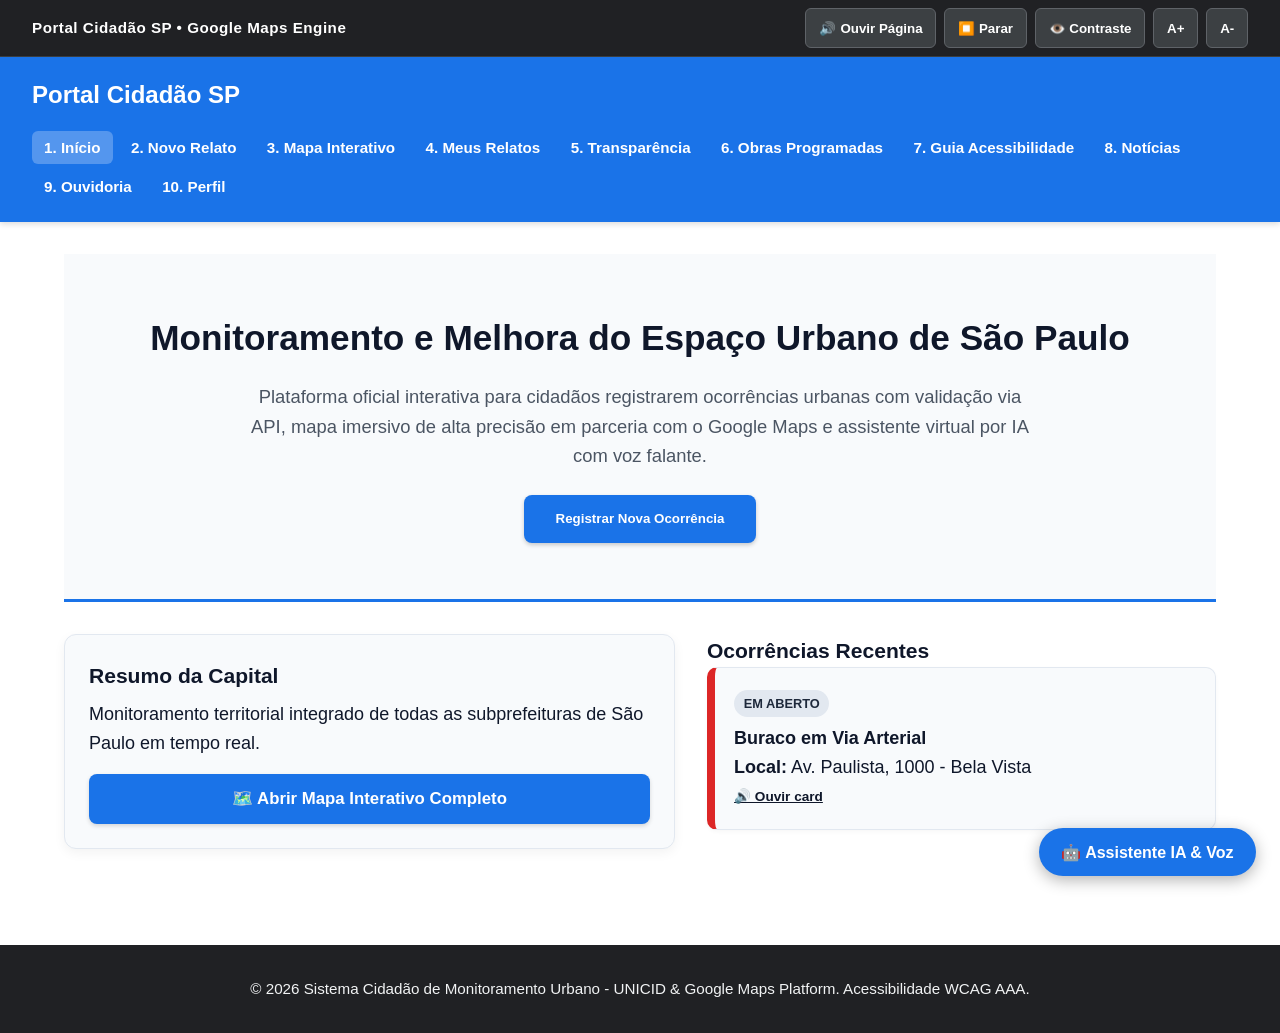
==== commit 97f5fbc2: "Update index.html" ====
--- a/trabalho terça 3/index.html
+++ b/trabalho terça 3/index.html
@@ -3,7 +3,7 @@
 <head>
   <meta charset="UTF-8">
   <meta name="viewport" content="width=device-width, initial-scale=1.0">
-  <title>Sistema Cidadão - Monitoramento Urbano SP &amp; Google Maps</title>
+  <title>Sistema Cidadão - Monitoramento Urbano SP &amp; Google Maps Interativo</title>
 
   <style>
     /* ==========================================================================
@@ -250,7 +250,7 @@
     }
 
     /* ==========================================================================
-       4. MAPA INTERATIVO EXPANDIDO (ESTILO GOOGLE MAPS LIMPO)
+       4. MAPA INTERATIVO EXPANDIDO (ESTILO GOOGLE MAPS)
        ========================================================================== */
     main {
       max-width: 1200px;
@@ -306,9 +306,9 @@
       flex-wrap: wrap;
     }
 
-    .mapa-toolbar input {
+    .mapa-toolbar input, .mapa-toolbar select {
       flex: 1;
-      min-width: 220px;
+      min-width: 200px;
       padding: 0.7rem 1rem;
       border: 1px solid #cbd5e1;
       border-radius: 8px;
@@ -318,11 +318,33 @@
       box-shadow: 0 1px 2px rgba(0,0,0,0.05);
     }
 
-    /* Container do Mapa */
+    .filtros-mapa {
+      display: flex;
+      gap: 0.5rem;
+      margin-bottom: 1rem;
+      flex-wrap: wrap;
+    }
+
+    .btn-filtro {
+      background-color: #e2e8f0;
+      color: #1e293b;
+      border: none;
+      padding: 0.4rem 0.8rem;
+      border-radius: 20px;
+      font-size: 0.85rem;
+      font-weight: 600;
+      cursor: pointer;
+      transition: background 0.2s;
+    }
+    .btn-filtro.ativo {
+      background-color: var(--primary-color);
+      color: #ffffff;
+    }
+
     .google-maps-container {
       position: relative;
       width: 100%;
-      height: 700px; /* Mapa ainda maior e mais detalhado */
+      height: 700px;
       background-color: #f8f9fa;
       border-radius: 10px;
       overflow: hidden;
@@ -341,7 +363,6 @@
       height: 100%;
     }
 
-    /* Controles Flutuantes do Mapa */
     .mapa-controles-flutuantes {
       position: absolute;
       top: 16px;
@@ -388,6 +409,10 @@
       padding: 0;
       min-width: 36px;
       min-height: 36px;
+      transition: transform 0.2s;
+    }
+    .pino-sp:hover {
+      transform: translate(-50%, -50%) scale(1.2);
     }
 
     .pino-bolinha {
@@ -443,6 +468,23 @@
       background: #000000;
       border-color: #ffff00;
       color: #ffff00;
+    }
+
+    .mapa-stats-footer {
+      display: flex;
+      justify-content: space-around;
+      background: #ffffff;
+      border: 1px solid #e2e8f0;
+      padding: 0.8rem;
+      border-radius: 8px;
+      margin-top: 1rem;
+      font-size: 0.9rem;
+      font-weight: 600;
+      text-align: center;
+    }
+    body.alto-contraste .mapa-stats-footer {
+      background: #000000;
+      border-color: #ffff00;
     }
 
     .card-problema {
@@ -774,14 +816,14 @@
     <section id="pag-1" class="pagina-modulo ativa">
       <div class="hero">
         <h2>Monitoramento e Melhora do Espaço Urbano de São Paulo</h2>
-        <p>Plataforma oficial para cidadãos registrarem ocorrências urbanas com validação via API, mapa imersivo de alta precisão em parceria com o Google Maps e assistente virtual por IA.</p>
+        <p>Plataforma oficial interativa para cidadãos registrarem ocorrências urbanas com validação via API, mapa imersivo de alta precisão em parceria com o Google Maps e assistente virtual por IA com voz falante.</p>
         <button type="button" class="btn-cta" onclick="navegarPara('pag-2')">Registrar Nova Ocorrência</button>
       </div>
 
       <div class="grid-home" style="margin-top: 2rem;">
         <div class="mapa-box">
           <h3>Resumo da Capital</h3>
-          <p style="margin-top:0.5rem; margin-bottom: 1rem;">Monitoramento territorial integrado de todas as subprefeituras de São Paulo.</p>
+          <p style="margin-top:0.5rem; margin-bottom: 1rem;">Monitoramento territorial integrado de todas as subprefeituras de São Paulo em tempo real.</p>
           <button type="button" class="btn-submit" onclick="navegarPara('pag-3')">🗺️ Abrir Mapa Interativo Completo</button>
         </div>
 
@@ -842,7 +884,7 @@
       </div>
     </section>
 
-    <!-- PÁGINA 3: MAPA INTERATIVO EXPANDIDO (ESTILO GOOGLE MAPS - TEXTOS EM CAMADA SUPERIOR) -->
+    <!-- PÁGINA 3: MAPA INTERATIVO EXPANDIDO (ESTILO GOOGLE MAPS) -->
     <section id="pag-3" class="pagina-modulo">
       <h2>3. Mapa Interativo Expandido (Google Maps Architecture)</h2>
       <div class="mapa-box" style="margin-top: 1rem;">
@@ -851,18 +893,33 @@
           <div class="google-logo-tag">
             <span>📍 Google Maps Platform &bull; São Paulo Engine</span>
           </div>
-          <span style="font-size: 0.9rem; color: #5f6368;">Zoom ativo: 100% &bull; Camada de Ocorrências</span>
+          <span style="font-size: 0.9rem; color: #5f6368;" id="status-zoom-txt">Zoom ativo: 100% &bull; Interativo</span>
         </div>
 
         <div class="mapa-toolbar">
           <input type="text" id="busca-mapa-sp" placeholder="Pesquisar endereço, via ou subprefeitura em São Paulo..." onkeyup="filtrarMapaInput(event)">
-          <button type="button" class="btn-submit" onclick="simularNovoPinoSP()" style="width: auto; padding: 0.6rem 1.4rem; font-size: 0.95rem;">
-            📍 Adicionar Alerta GPS
+          <select id="filtra-subprefeitura" onchange="selecionarSubprefeitura(this.value)">
+            <option value="">Selecione uma Região...</option>
+            <option value="centro">Região Central</option>
+            <option value="zona-leste">Zona Leste</option>
+            <option value="zona-oeste">Zona Oeste</option>
+            <option value="zona-norte">Zona Norte</option>
+            <option value="zona-sul">Zona Sul</option>
+          </select>
+          <button type="button" class="btn-submit" onclick="simularNovoPinoSP()" style="width: auto; padding: 0.6rem 1.2rem; font-size: 0.95rem;">
+            📍 Adicionar Alerta
           </button>
         </div>
 
+        <div class="filtros-mapa">
+          <button type="button" class="btn-filtro ativo" onclick="filtrarCategoria('todos')">🌐 Todas</button>
+          <button type="button" class="btn-filtro" onclick="filtrarCategoria('buraco')">🔴 Buracos</button>
+          <button type="button" class="btn-filtro" onclick="filtrarCategoria('alagamento')">🔵 Alagamentos</button>
+          <button type="button" class="btn-filtro" onclick="filtrarCategoria('recape')">🟠 Recapeamento</button>
+          <button type="button" class="btn-filtro" onclick="filtrarCategoria('acessibilidade')">🟣 Acessibilidade</button>
+        </div>
+
         <div class="google-maps-container" id="area-mapa-sp" onclick="criarPinoNoClique(event)">
-          <!-- Controles Flutuantes -->
           <div class="mapa-controles-flutuantes">
             <button type="button" class="btn-mapa-layer" onclick="event.stopPropagation(); zoomMapa(1.1);" title="Aproximar Zoom">+</button>
             <button type="button" class="btn-mapa-layer" onclick="event.stopPropagation(); zoomMapa(0.9);" title="Afastar Zoom">-</button>
@@ -870,7 +927,7 @@
           </div>
 
           <svg class="mapa-svg-canvas" viewBox="0 0 1400 700" preserveAspectRatio="none" id="svg-canvas-map">
-            <!-- 1. CAMADA INFERIOR: Grid e Fundo de Ruas Secundárias -->
+            <!-- 1. CAMADA INFERIOR: Grid e Rios -->
             <defs>
               <pattern id="grid-google" width="55" height="55" patternUnits="userSpaceOnUse">
                 <path d="M 55 0 L 0 0 0 55" fill="none" stroke="#e2e8f0" stroke-width="1.2"/>
@@ -878,17 +935,14 @@
             </defs>
             <rect width="1400" height="700" fill="url(#grid-google)" />
 
-            <!-- Rios de São Paulo -->
             <path d="M 0 140 Q 450 180 900 90 T 1400 160" stroke="#93c5fd" stroke-width="32" fill="none" opacity="0.9" />
-            
             <path d="M 380 160 Q 330 420 260 700" stroke="#93c5fd" stroke-width="30" fill="none" opacity="0.9" />
             
-            <!-- Vias Principais (Traçado base) -->
             <path d="M 520 380 L 820 310" stroke="#ffffff" stroke-width="22" fill="none" />
             <path d="M 680 340 L 1350 260" stroke="#ffffff" stroke-width="20" fill="none" />
             <path d="M 400 500 L 980 210" stroke="#ffffff" stroke-width="20" fill="none" />
 
-            <!-- 2. CAMADA SUPERIOR EXCLUSIVA PARA TEXTOS (GARANTE NENHUMA LINHA POR CIMA) -->
+            <!-- 2. CAMADA SUPERIOR EXCLUSIVA PARA TEXTOS (NENHUMA LINHA POR CIMA) -->
             <text x="600" y="115" font-size="15" fill="#1d4ed8" font-weight="bold" letter-spacing="0.5">Rio Tietê</text>
             <text x="270" y="375" font-size="15" fill="#1d4ed8" font-weight="bold" transform="rotate(-45 270 375)" letter-spacing="0.5">Rio Pinheiros</text>
             
@@ -898,23 +952,23 @@
           </svg>
 
           <!-- Pinos Georeferenciados -->
-          <button type="button" class="pino-sp" style="top: 52%; left: 55%;" onclick="mostrarInfoSP('Buraco no Asfalto', 'Av. Paulista, 1000 - Bela Vista', 'Em Aberto', event)">
+          <button type="button" class="pino-sp" data-tipo="buraco" style="top: 52%; left: 55%;" onclick="mostrarInfoSP('Buraco no Asfalto', 'Av. Paulista, 1000 - Bela Vista', 'Em Aberto', event)">
             <span class="pino-pulso"></span>
             <span class="pino-bolinha buraco"></span>
             <span class="sr-only">Alerta de Buraco na Av. Paulista</span>
           </button>
 
-          <button type="button" class="pino-sp" style="top: 68%; left: 30%;" onclick="mostrarInfoSP('Ponto de Alagamento', 'Marginal Pinheiros x Ponte Cidade Jardim', 'Em Análise', event)">
+          <button type="button" class="pino-sp" data-tipo="alagamento" style="top: 68%; left: 30%;" onclick="mostrarInfoSP('Ponto de Alagamento', 'Marginal Pinheiros x Ponte Cidade Jardim', 'Em Análise', event)">
             <span class="pino-bolinha alagamento"></span>
             <span class="sr-only">Alerta de Alagamento na Marginal Pinheiros</span>
           </button>
 
-          <button type="button" class="pino-sp" style="top: 42%; left: 82%;" onclick="mostrarInfoSP('Recapeamento Asfáltico', 'Radial Leste - Itaquera', 'Programado', event)">
+          <button type="button" class="pino-sp" data-tipo="recape" style="top: 42%; left: 82%;" onclick="mostrarInfoSP('Recapeamento Asfáltico', 'Radial Leste - Itaquera', 'Programado', event)">
             <span class="pino-bolinha recape"></span>
             <span class="sr-only">Recapeamento na Radial Leste</span>
           </button>
 
-          <button type="button" class="pino-sp" style="top: 36%; left: 60%;" onclick="mostrarInfoSP('Calçada Danificada (Acessibilidade)', 'Rua Augusta - Consolação', 'Em Atendimento', event)">
+          <button type="button" class="pino-sp" data-tipo="acessibilidade" style="top: 36%; left: 60%;" onclick="mostrarInfoSP('Calçada Danificada (Acessibilidade)', 'Rua Augusta - Consolação', 'Em Atendimento', event)">
             <span class="pino-bolinha acessibilidade"></span>
             <span class="sr-only">Acessibilidade na Rua Augusta</span>
           </button>
@@ -923,6 +977,14 @@
             <span id="txt-popup-info">Clique em qualquer pino ou área do mapa para inspecionar os detalhes urbanos de São Paulo.</span>
             <button type="button" class="btn-falar-msg" onclick="falarTexto(document.getElementById('txt-popup-info').innerText)">🔊 Ouvir</button>
           </div>
+        </div>
+
+        <div class="mapa-stats-footer">
+          <span>📊 Total Ativo: <strong id="stat-total">4</strong></span>
+          <span>🔴 Buracos: <strong id="stat-buraco">1</strong></span>
+          <span>🔵 Alagamentos: <strong id="stat-alagamento">1</strong></span>
+          <span>🟠 Recapeamentos: <strong id="stat-recape">1</strong></span>
+          <span>🟣 Acessibilidade: <strong id="stat-acessibilidade">1</strong></span>
         </div>
 
       </div>
@@ -1007,18 +1069,19 @@
       </div>
     </section>
 
-    <!-- PÁGINA 10: PERFIL -->
+    <!-- PÁGINA 10: PERFIL EDITÁVEL -->
     <section id="pag-10" class="pagina-modulo">
       <h2>10. Perfil do Cidadão e Configurações</h2>
       <div class="form-container" style="margin-top:1rem;">
         <div class="campo-form">
           <label for="nome-perfil">Nome do Usuário:</label>
-          <input type="text" id="nome-perfil" value="Pedro Henrique" readonly>
+          <input type="text" id="nome-perfil" value="Pedro Henrique">
         </div>
         <div class="campo-form">
           <label for="regiao-perfil">Região de Acompanhamento:</label>
-          <input type="text" id="regiao-perfil" value="Penha - Zona Leste (São Paulo)" readonly>
+          <input type="text" id="regiao-perfil" value="Penha - Zona Leste (São Paulo)">
         </div>
+        <button type="button" class="btn-submit" onclick="salvarPerfil()">Salvar Alterações do Perfil</button>
       </div>
     </section>
 
@@ -1113,8 +1176,33 @@
     }
 
     /* ==========================================================================
-       2. VALIDAÇÃO DE API (FETCH)
+       2. VALIDAÇÃO DE API (FETCH) & SALVAR PERFIL
        ========================================================================== */
+    function salvarPerfil() {
+      const novoNome = document.getElementById('nome-perfil').value.trim();
+      const novaRegiao = document.getElementById('regiao-perfil').value.trim();
+      
+      if (!novoNome || !novaRegiao) {
+        alert("Preencha todos os campos do perfil.");
+        return;
+      }
+
+      localStorage.setItem('user_nome', novoNome);
+      localStorage.setItem('user_regiao', novaRegiao);
+      
+      const msg = "Perfil de " + novoNome + " atualizado com sucesso!";
+      alert(msg);
+      falarTexto(msg);
+    }
+
+    window.addEventListener('DOMContentLoaded', () => {
+      const nomeSalvo = localStorage.getItem('user_nome');
+      const regiaoSalva = localStorage.getItem('user_regiao');
+      if (nomeSalvo) document.getElementById('nome-perfil').value = nomeSalvo;
+      if (regiaoSalva) document.getElementById('regiao-perfil').value = regiaoSalva;
+      atualizarEstatisticasMapa();
+    });
+
     async function validarEEnviarAPI(event) {
       event.preventDefault();
 
@@ -1243,9 +1331,31 @@
     }
 
     /* ==========================================================================
-       4. MAPA INTERATIVO CONTROLES E ZOOM
+       4. MAPA INTERATIVO CONTROLES, ZOOM E ESTATÍSTICAS
        ========================================================================== */
     let escalaMapa = 1.0;
+
+    function atualizarEstatisticasMapa() {
+      const pinos = document.querySelectorAll('.pino-sp');
+      let total = 0, buracos = 0, alagamentos = 0, recapes = 0, acessibilidade = 0;
+
+      pinos.forEach(p => {
+        if (p.style.display !== 'none') {
+          total++;
+          const tipo = p.getAttribute('data-tipo');
+          if (tipo === 'buraco') buracos++;
+          if (tipo === 'alagamento') alagamentos++;
+          if (tipo === 'recape') recapes++;
+          if (tipo === 'acessibilidade') acessibilidade++;
+        }
+      });
+
+      document.getElementById('stat-total').innerText = total;
+      document.getElementById('stat-buraco').innerText = buracos;
+      document.getElementById('stat-alagamento').innerText = alagamentos;
+      document.getElementById('stat-recape').innerText = recapes;
+      document.getElementById('stat-acessibilidade').innerText = acessibilidade;
+    }
 
     function mostrarInfoSP(titulo, local, status, event) {
       if (event) event.stopPropagation();
@@ -1266,6 +1376,7 @@
       const novoPino = document.createElement('button');
       novoPino.type = 'button';
       novoPino.className = 'pino-sp';
+      novoPino.setAttribute('data-tipo', 'buraco');
       novoPino.style.top = pctY + '%';
       novoPino.style.left = pctX + '%';
       
@@ -1277,6 +1388,7 @@
       novoPino.innerHTML = '<span class="pino-pulso"></span><span class="pino-bolinha buraco"></span>';
 
       container.appendChild(novoPino);
+      atualizarEstatisticasMapa();
       mostrarInfoSP(titulo, local, status);
     }
 
@@ -1285,21 +1397,59 @@
       const topPos = Math.floor(Math.random() * 65) + 15;
       const leftPos = Math.floor(Math.random() * 70) + 15;
 
+      const tipos = ['buraco', 'alagamento', 'recape', 'acessibilidade'];
+      const tipoEscolhido = tipos[Math.floor(Math.random() * tipos.length)];
+
       const novoPino = document.createElement('button');
       novoPino.type = 'button';
       novoPino.className = 'pino-sp';
+      novoPino.setAttribute('data-tipo', tipoEscolhido);
       novoPino.style.top = topPos + '%';
       novoPino.style.left = leftPos + '%';
       
-      const titulo = "Alerta Georreferenciado";
+      const titulo = "Alerta Georreferenciado (" + tipoEscolhido.toUpperCase() + ")";
       const local = "Subprefeitura SP";
       const status = "Registrado via Google Maps Engine";
 
       novoPino.onclick = function(e) { mostrarInfoSP(titulo, local, status, e); };
-      novoPino.innerHTML = '<span class="pino-pulso"></span><span class="pino-bolinha alagamento"></span>';
+      novoPino.innerHTML = '<span class="pino-pulso"></span><span class="pino-bolinha ' + tipoEscolhido + '"></span>';
 
       container.appendChild(novoPino);
+      atualizarEstatisticasMapa();
       mostrarInfoSP(titulo, local, status);
+    }
+
+    function filtrarCategoria(categoria) {
+      document.querySelectorAll('.btn-filtro').forEach(b => b.classList.remove('ativo'));
+      event.target.classList.add('ativo');
+
+      const pinos = document.querySelectorAll('.pino-sp');
+      pinos.forEach(p => {
+        const tipo = p.getAttribute('data-tipo');
+        if (categoria === 'todos' || tipo === categoria) {
+          p.style.display = 'block';
+        } else {
+          p.style.display = 'none';
+        }
+      });
+      atualizarEstatisticasMapa();
+      falarTexto("Filtrando mapa por categoria: " + categoria);
+    }
+
+    function selecionarSubprefeitura(regiao) {
+      if (!regiao) return;
+      const nomes = {
+        'centro': 'Região Central (Sé e Bela Vista)',
+        'zona-leste': 'Zona Leste (Itaquera e Tatuapé)',
+        'zona-oeste': 'Zona Oeste (Pinheiros e Lapa)',
+        'zona-norte': 'Zona Norte (Santana e Tucuruvi)',
+        'zona-sul': 'Zona Sul (Santo Amaro e Moema)'
+      };
+      const nomeRegiao = nomes[regiao] || regiao;
+      const msg = "Centralizando visualização GPS na " + nomeRegiao;
+      document.getElementById('txt-popup-info').innerText = msg;
+      falarTexto(msg);
+      zoomMapa(1.2);
     }
 
     function zoomMapa(fator) {
@@ -1309,12 +1459,14 @@
       const canvas = document.getElementById('svg-canvas-map');
       canvas.style.transform = 'scale(' + escalaMapa + ')';
       canvas.style.transition = 'transform 0.3s ease';
+      document.getElementById('status-zoom-txt').innerText = 'Zoom ativo: ' + Math.round(escalaMapa * 100) + '%';
     }
 
     function centralizarMapaSP() {
       escalaMapa = 1.0;
       const canvas = document.getElementById('svg-canvas-map');
       canvas.style.transform = 'scale(1)';
+      document.getElementById('status-zoom-txt').innerText = 'Zoom ativo: 100% &bull; Centralizado';
       falarTexto("Mapa centralizado na região central de São Paulo.");
     }
 
